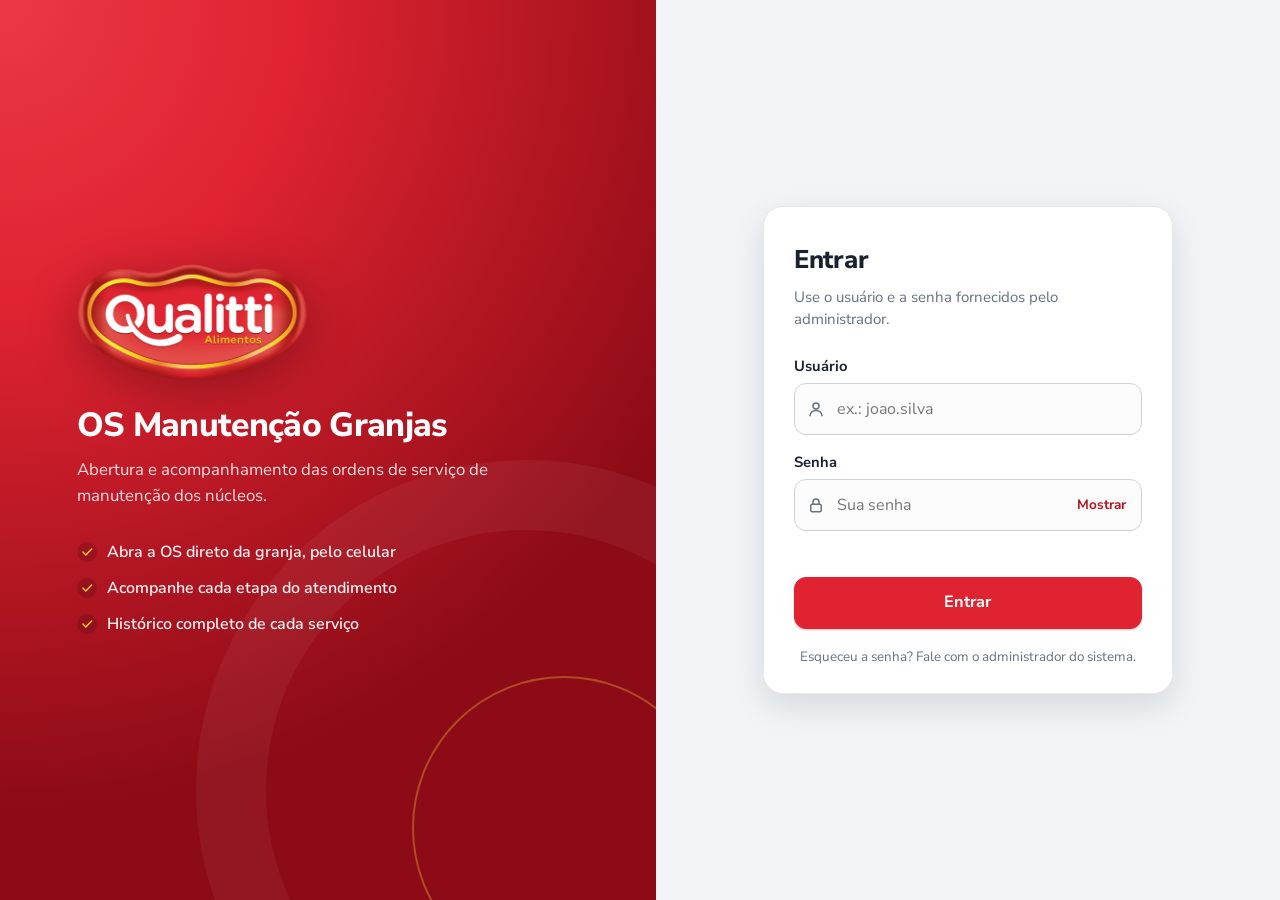
==== index.html @ 5e986d06 "Add files via upload" ====
<!doctype html>
<html lang="pt-BR">
<head>
<meta charset="utf-8">
<meta name="viewport" content="width=device-width, initial-scale=1, viewport-fit=cover">
<meta name="robots" content="noindex">
<title>OS Manutenção Granjas</title>
<link rel="preconnect" href="https://fonts.googleapis.com">
<link rel="preconnect" href="https://fonts.gstatic.com" crossorigin>
<link href="https://fonts.googleapis.com/css2?family=Nunito+Sans:opsz,wght@6..12,400;6..12,600;6..12,700;6..12,800&display=swap" rel="stylesheet">
<link rel="stylesheet" href="style.css">
</head>
<body>
<header id="topo" hidden>
  <div class="marca"><img id="logo" alt="" hidden><div><strong id="nomeSistema"></strong><span id="nomeEmpresa"></span></div></div>
  <div class="quem"><span class="avatar" id="avatar"></span><span class="quem-txt"><strong id="quemNome"></strong><small id="quemPerfil"></small></span><button class="sair" id="btnSair" aria-label="Sair"><svg viewBox="0 0 24 24" aria-hidden="true"><path d="M15 4h4v16h-4M10 8l-4 4 4 4M6 12h10"/></svg><span>Sair</span></button></div>
</header>
<nav id="abas" hidden></nav>

<main id="conteudo">
  <section id="telaLogin" class="login" hidden>
    <div class="login-marca">
      <img id="logoLogin" alt="" hidden>
      <h1 id="tituloLogin"></h1>
      <p>Abertura e acompanhamento das ordens de serviço de manutenção dos núcleos.</p>
      <ul class="login-pontos">
        <li><svg viewBox="0 0 24 24" aria-hidden="true"><path d="M5 12l5 5L20 7"/></svg>Abra a OS direto da granja, pelo celular</li>
        <li><svg viewBox="0 0 24 24" aria-hidden="true"><path d="M5 12l5 5L20 7"/></svg>Acompanhe cada etapa do atendimento</li>
        <li><svg viewBox="0 0 24 24" aria-hidden="true"><path d="M5 12l5 5L20 7"/></svg>Histórico completo de cada serviço</li>
      </ul>
    </div>
    <div class="login-lado">
      <form id="formLogin" class="caixa-login">
        <h2>Entrar</h2>
        <p class="sub-login">Use o usuário e a senha fornecidos pelo administrador.</p>
        <label>Usuário
          <span class="campo-ic"><svg viewBox="0 0 24 24" aria-hidden="true"><circle cx="12" cy="8" r="4"/><path d="M4 21c0-4 3.6-7 8-7s8 3 8 7"/></svg>
          <input name="login" autocomplete="username" autocapitalize="none" spellcheck="false" placeholder="ex.: joao.silva" required></span></label>
        <label>Senha
          <span class="campo-ic"><svg viewBox="0 0 24 24" aria-hidden="true"><rect x="5" y="11" width="14" height="10" rx="2"/><path d="M8 11V8a4 4 0 0 1 8 0v3"/></svg>
          <input name="senha" type="password" autocomplete="current-password" placeholder="Sua senha" required>
          <button type="button" class="ver-senha" id="verSenha">Mostrar</button></span></label>
        <p class="erro" id="erroLogin"></p>
        <button class="btn primario" type="submit">Entrar</button>
        <p class="login-rodape">Esqueceu a senha? Fale com o administrador do sistema.</p>
      </form>
    </div>
  </section>
  <section id="tela"></section>
</main>

<dialog id="modal"><div id="modalCorpo"></div></dialog>
<div id="aviso" role="status" aria-live="polite"></div>

<script src="config.js"></script>
<script src="supabase.js"></script>
<script src="app.js"></script>
</body>
</html>
---- style.css ----
:root {
  --marca: #DF2331;
  --marca-escura: #B5121E;
  --tinta: #1A2230;
  --suave: #667085;
  --papel: #F2F4F7;
  --folha: #FFFFFF;
  --linha: #E4E7EC;
  --linha-forte: #CDD2DA;
  --erro: #B42318;
  /* cores de status: carregam informação, não decoração */
  --s-aberta: #2563A8;
  --s-direcionada: #5B4FB8;
  --s-atendimento: #B7700A;
  --s-aguardando: #0D7F80;
  --s-pendente: #9E1F63;
  --s-concluida: #2E7D32;
  --raio: 12px;
  --raio-g: 16px;
  --ouro: #F6C343;
  --sombra: 0 1px 2px rgba(16, 24, 40, .05), 0 1px 3px rgba(16, 24, 40, .06);
  --sombra-alta: 0 12px 32px rgba(16, 24, 40, .12);
}
* { box-sizing: border-box; }
html, body { margin: 0; }
body {
  font: 16px/1.5 "Nunito Sans", system-ui, -apple-system, "Segoe UI", Roboto, sans-serif;
  color: var(--tinta); background: var(--papel);
  padding-bottom: env(safe-area-inset-bottom, 0px);
  font-variant-numeric: tabular-nums;
  -webkit-font-smoothing: antialiased;
}
button, input, select, textarea { font: inherit; color: inherit; }
:focus-visible { outline: 3px solid color-mix(in srgb, var(--marca) 45%, transparent); outline-offset: 2px; }
[hidden] { display: none !important; }
svg { width: 16px; height: 16px; fill: none; stroke: currentColor; stroke-width: 2; stroke-linecap: round; stroke-linejoin: round; flex: none; }

/* ---------- Topo ---------- */
header#topo {
  display: flex; justify-content: space-between; align-items: center; gap: 12px; position: relative; overflow: hidden;
  padding: calc(10px + env(safe-area-inset-top, 0px)) 20px 10px; color: #fff;
  background: radial-gradient(140% 220% at 0% 0%, #EC3845 0%, var(--marca) 40%, #8C0B16 100%);
}
/* mesmo traço decorativo da tela de login */
header#topo::before { content: ""; position: absolute; width: 260px; height: 260px; right: -70px; top: -150px; border-radius: 50%;
  border: 36px solid rgba(255, 255, 255, .05); pointer-events: none; }
header#topo::after { content: ""; position: absolute; left: 0; right: 0; bottom: 0; height: 2px;
  background: linear-gradient(90deg, rgba(246, 195, 67, 0), var(--ouro) 30%, var(--ouro) 70%, rgba(246, 195, 67, 0)); opacity: .8; }
header#topo > * { position: relative; z-index: 1; }
.marca { display: flex; align-items: center; gap: 12px; min-width: 0; }
.marca img { height: 46px; width: auto; filter: drop-shadow(0 3px 8px rgba(0, 0, 0, .25)); }
.marca img + div { border-left: 1px solid rgba(255, 255, 255, .28); padding-left: 12px; }
.marca strong { display: block; font-size: 1.02rem; font-weight: 800; letter-spacing: -.01em; line-height: 1.2; }
.marca span { display: block; font-size: .8rem; color: rgba(255, 255, 255, .78); }
.quem { display: flex; align-items: center; gap: 10px; }
.avatar {
  width: 36px; height: 36px; border-radius: 50%; display: grid; place-items: center; flex: none;
  background: color-mix(in srgb, var(--marca) 12%, white); color: var(--marca-escura); font-weight: 800; font-size: .85rem;
}
.quem-txt { display: flex; flex-direction: column; line-height: 1.25; }
.quem-txt strong { font-size: .9rem; }
.quem-txt small { font-size: .75rem; color: rgba(255, 255, 255, .78); }
header#topo .avatar { background: rgba(255, 255, 255, .16); color: #fff; box-shadow: inset 0 0 0 1px rgba(255, 255, 255, .3); }
.sair {
  display: flex; align-items: center; gap: 6px; border: 1px solid rgba(255, 255, 255, .35); background: rgba(255, 255, 255, .08);
  border-radius: 999px; padding: 7px 12px; cursor: pointer; font-size: .85rem; font-weight: 700; color: #fff;
}
.sair:hover { background: rgba(255, 255, 255, .18); border-color: rgba(255, 255, 255, .55); }

nav#abas {
  display: flex; gap: 2px; overflow-x: auto; background: var(--folha); scrollbar-width: none;
  border-bottom: 1px solid var(--linha); padding: 0 16px; position: sticky; top: 0; z-index: 5;
}
nav#abas button {
  border: 0; background: none; padding: 13px 14px 11px; cursor: pointer; white-space: nowrap;
  border-bottom: 3px solid transparent; color: var(--suave); font-weight: 700; font-size: .95rem;
  display: flex; align-items: center; gap: 8px;
}
nav#abas button svg { width: 18px; height: 18px; }
nav#abas button:hover { color: var(--tinta); }
nav#abas button[aria-current="true"] { color: var(--marca-escura); border-bottom-color: var(--marca); }
nav#abas button[aria-current="true"] svg { color: var(--marca); }

main { max-width: 1080px; margin: 0 auto; padding: 22px 20px 40px; }
.pagina-topo { display: flex; justify-content: space-between; align-items: end; gap: 12px; margin-bottom: 18px; }
h1 { font-size: 1.6rem; font-weight: 800; letter-spacing: -.02em; margin: 0; line-height: 1.2; }
.sub { margin: 4px 0 0; color: var(--suave); font-size: .95rem; }
h2 { font-size: 1.05rem; font-weight: 800; margin: 26px 0 10px; letter-spacing: -.01em; }
h3 { font-size: .8rem; font-weight: 700; color: var(--suave); margin: 18px 0 8px; }

/* ---------- Botões e campos ---------- */
.btn {
  border: 1px solid var(--linha-forte); background: var(--folha); border-radius: var(--raio);
  padding: 10px 18px; cursor: pointer; font-weight: 700; min-height: 44px; transition: background .15s, border-color .15s;
}
.btn:hover { border-color: var(--suave); }
.btn.primario { background: var(--marca); border-color: var(--marca); color: #fff; box-shadow: 0 1px 2px rgba(181, 18, 30, .25); }
.btn.primario:hover { background: var(--marca-escura); border-color: var(--marca-escura); }
.btn.perigo { color: var(--s-pendente); border-color: color-mix(in srgb, var(--s-pendente) 45%, white); }
.btn:disabled { opacity: .55; cursor: wait; }
.link { border: 0; background: none; padding: 0; text-decoration: underline; cursor: pointer; }
label { display: block; font-weight: 700; font-size: .92rem; margin-bottom: 16px; }
input, select, textarea {
  display: block; width: 100%; margin-top: 6px; padding: 10px 12px; min-height: 46px;
  border: 1px solid var(--linha-forte); border-radius: var(--raio); background: #FCFCFD; font-weight: 400;
  transition: border-color .15s, box-shadow .15s, background .15s;
}
input:hover, select:hover, textarea:hover { border-color: #B4BBC6; }
input:focus, select:focus, textarea:focus { outline: none; background: var(--folha); border-color: var(--marca); box-shadow: 0 0 0 3px color-mix(in srgb, var(--marca) 18%, transparent); }
textarea { min-height: 110px; resize: vertical; }
.erro { color: var(--erro); min-height: 1.2em; margin: 0 0 10px; font-size: .92rem; }
.acoes { display: flex; flex-wrap: wrap; gap: 10px; margin-top: 8px; }
.nota { color: var(--suave); font-size: .82rem; }

/* ---------- Login ---------- */
body:has(#telaLogin:not([hidden])) main { max-width: none; padding: 0; }
.login { min-height: 100vh; min-height: 100dvh; display: grid; grid-template-columns: 1.05fr 1fr; }
.login-marca {
  position: relative; overflow: hidden; color: #fff; padding: 56px clamp(32px, 6vw, 80px);
  display: flex; flex-direction: column; justify-content: center; gap: 12px;
  background: radial-gradient(120% 90% at 0% 0%, #EC3845 0%, var(--marca) 38%, #8C0B16 100%);
}
.login-marca::before, .login-marca::after { content: ""; position: absolute; border-radius: 50%; pointer-events: none; }
.login-marca::before { width: 520px; height: 520px; right: -200px; bottom: -220px; border: 70px solid rgba(255, 255, 255, .05); }
.login-marca::after { width: 300px; height: 300px; right: -60px; bottom: -80px; border: 2px solid rgba(246, 195, 67, .35); }
.login-marca img { width: 230px; max-width: 70%; filter: drop-shadow(0 10px 24px rgba(0, 0, 0, .28)); margin-bottom: 14px; }
.login-marca h1 { color: #fff; font-size: 2.1rem; letter-spacing: -.02em; }
.login-marca p { color: rgba(255, 255, 255, .86); max-width: 440px; font-size: 1.05rem; margin: 0; }
.login-pontos { list-style: none; padding: 0; margin: 20px 0 0; display: grid; gap: 12px; position: relative; z-index: 1; }
.login-pontos li { display: flex; gap: 10px; align-items: center; color: rgba(255, 255, 255, .94); font-weight: 600; }
.login-pontos svg { width: 20px; height: 20px; stroke: var(--ouro); stroke-width: 2.6; background: rgba(0, 0, 0, .14); border-radius: 50%; padding: 3px; }
.login-lado { display: grid; place-items: center; padding: 40px 24px; }
.caixa-login {
  width: 100%; max-width: 410px; background: var(--folha); padding: 34px 30px 26px;
  border-radius: 20px; box-shadow: var(--sombra-alta); border: 1px solid var(--linha);
}
.caixa-login h2 { font-size: 1.6rem; margin: 0; }
.sub-login { color: var(--suave); margin: 6px 0 24px; font-size: .94rem; }
.campo-ic { position: relative; display: block; margin-top: 6px; }
.campo-ic > svg { position: absolute; left: 13px; top: 50%; transform: translateY(-50%); color: var(--suave); width: 18px; height: 18px; pointer-events: none; }
.campo-ic input { margin: 0; padding-left: 42px; min-height: 52px; font-size: 1rem; }
.campo-ic input[name=senha] { padding-right: 88px; }
.ver-senha { position: absolute; right: 6px; top: 50%; transform: translateY(-50%); border: 0; background: none; color: var(--marca-escura);
  font-weight: 700; font-size: .85rem; padding: 8px 10px; cursor: pointer; border-radius: 8px; }
.ver-senha:hover { background: var(--papel); }
.caixa-login .btn { width: 100%; min-height: 52px; font-size: 1.02rem; margin-top: 2px; }
.login-rodape { text-align: center; color: var(--suave); font-size: .84rem; margin: 18px 0 0; }
@media (max-width: 820px) {
  .login { grid-template-columns: 1fr; align-content: start; }
  .login-marca { padding: calc(28px + env(safe-area-inset-top, 0px)) 24px 84px; align-items: center; text-align: center; gap: 6px; }
  .login-marca img { width: 170px; margin-bottom: 8px; }
  .login-marca h1 { font-size: 1.4rem; }
  .login-marca p { font-size: .92rem; }
  .login-pontos { display: none; }
  .login-lado { margin-top: -60px; padding: 0 14px 28px; place-items: start center; position: relative; z-index: 2; }
  .caixa-login { padding: 26px 20px 22px; }
  .caixa-login h2 { font-size: 1.3rem; }
}

/* ---------- Nova OS ---------- */
.form { background: var(--folha); border: 1px solid var(--linha); border-radius: var(--raio-g); padding: 22px; max-width: 640px; box-shadow: var(--sombra); }
.etapa {
  display: inline-grid; place-items: center; width: 22px; height: 22px; border-radius: 50%; margin-right: 8px;
  background: var(--tinta); color: #fff; font-size: .75rem; font-weight: 800; vertical-align: 1px;
}
.escolha-local { display: grid; grid-template-columns: repeat(auto-fill, minmax(58px, 1fr)); gap: 8px; margin-top: 10px; }
.escolha-local button {
  min-height: 46px; border: 1px solid var(--linha-forte); background: var(--folha);
  border-radius: var(--raio); cursor: pointer; font-weight: 700; transition: all .12s;
}
.escolha-local button:hover { border-color: var(--marca); color: var(--marca-escura); }
.escolha-local button.toda { grid-column: 1 / -1; }
.escolha-local button[aria-pressed="true"] { background: var(--marca); color: #fff; border-color: var(--marca); }
#localEscolhido { margin-top: 8px; }

/* ---------- Filtros ---------- */
.filtros { display: flex; flex-wrap: wrap; gap: 10px; margin-bottom: 14px; align-items: end; }
.filtros label { margin: 0; font-size: .8rem; color: var(--suave); }
.filtros input, .filtros select { min-height: 42px; padding: 8px 10px; color: var(--tinta); }
.filtros .btn { min-height: 42px; }
.chips { display: flex; gap: 6px; overflow-x: auto; padding-bottom: 4px; margin-bottom: 14px; scrollbar-width: none; }
.chip {
  border: 1px solid var(--linha); background: var(--folha); border-radius: 999px;
  padding: 7px 14px; white-space: nowrap; cursor: pointer; font-size: .88rem; font-weight: 600; color: var(--suave);
}
.chip:hover { color: var(--tinta); border-color: var(--linha-forte); }
.chip b { margin-left: 6px; font-weight: 800; color: var(--tinta); }
.chip[aria-pressed="true"] { background: var(--tinta); color: #fff; border-color: var(--tinta); }
.chip[aria-pressed="true"] b { color: #fff; }

/* ---------- Lista de OS ---------- */
.lista { display: grid; grid-template-columns: minmax(0, 1fr); gap: 10px; }
.os {
  display: flex; flex-direction: column; gap: 6px; text-align: left; width: 100%;
  background: var(--folha); border: 1px solid var(--linha); border-left: 4px solid var(--cor, var(--linha));
  border-radius: var(--raio-g); padding: 15px 18px; cursor: pointer; box-shadow: var(--sombra);
  transition: border-color .15s, box-shadow .15s, transform .15s; min-width: 0;
}
.os:hover { transform: translateY(-1px); box-shadow: 0 6px 18px rgba(16, 24, 40, .09); border-color: var(--linha-forte); border-left-color: var(--cor); }
.os-topo { display: flex; justify-content: space-between; align-items: center; gap: 10px; }
.os .num { font-weight: 800; font-size: .9rem; color: var(--suave); }
.os .desc { font-weight: 700; font-size: 1.02rem; overflow: hidden; text-overflow: ellipsis; white-space: nowrap; }
.os .meta { display: flex; flex-wrap: wrap; gap: 4px 16px; color: var(--suave); font-size: .84rem; }
.os .meta > span { display: inline-flex; align-items: center; gap: 5px; }
.os .meta svg { width: 14px; height: 14px; opacity: .8; }
.pill {
  display: inline-block; padding: 3px 10px; border-radius: 999px; font-size: .75rem; font-weight: 800; white-space: nowrap;
  color: var(--cor); background: color-mix(in srgb, var(--cor) 11%, white);
}
.vazio { background: var(--folha); border: 1px dashed var(--linha-forte); border-radius: var(--raio-g); padding: 30px 20px; text-align: center; color: var(--suave); }
.mais { margin: 14px auto; display: block; }

/* ---------- Detalhe ---------- */
dialog {
  width: min(700px, calc(100vw - 32px)); max-height: 92vh; border: 0; border-radius: 18px; padding: 0;
  box-shadow: var(--sombra-alta);
}
dialog::backdrop { background: rgba(16, 24, 40, .5); backdrop-filter: blur(2px); }
#modalCorpo { padding: 22px 24px 26px; }
.det-topo { display: flex; justify-content: space-between; align-items: start; gap: 10px; }
.det-topo h2 { margin: 0 0 6px; font-size: 1.4rem; }
.fechar {
  border: 0; background: var(--papel); width: 36px; height: 36px; border-radius: 50%;
  font-size: 1.4rem; line-height: 1; cursor: pointer; color: var(--suave);
}
.fechar:hover { color: var(--tinta); }
.trilha { display: flex; margin: 20px 0 6px; padding: 0; list-style: none; counter-reset: passo; }
.trilha li { flex: 1; text-align: center; font-size: .74rem; color: var(--suave); position: relative; padding-top: 32px; font-weight: 600; }
.trilha li::before {
  counter-increment: passo; content: counter(passo);
  position: absolute; top: 0; left: 50%; transform: translateX(-50%);
  width: 26px; height: 26px; border-radius: 50%; display: grid; place-items: center;
  background: var(--folha); border: 2px solid var(--linha-forte); font-weight: 800; font-size: .78rem; z-index: 1;
}
.trilha li::after { content: ""; position: absolute; top: 12px; left: -50%; width: 100%; height: 2px; background: var(--linha); }
.trilha li:first-child::after { display: none; }
.trilha li.feito { color: var(--tinta); }
.trilha li.feito::before { background: var(--marca); border-color: var(--marca); color: #fff; }
.trilha li.feito::after { background: var(--marca); }
.trilha li.pend::before { border-color: var(--s-pendente); color: var(--s-pendente); background: color-mix(in srgb, var(--s-pendente) 10%, white); }
.campos {
  display: grid; grid-template-columns: repeat(auto-fit, minmax(180px, 1fr)); gap: 12px 18px; margin: 0;
  background: var(--papel); border-radius: var(--raio); padding: 14px 16px;
}
.campos div { margin: 0; }
.campos dt { font-size: .76rem; color: var(--suave); }
.campos dd { margin: 0; font-weight: 700; }
.descricao { border-left: 3px solid var(--linha-forte); padding: 4px 0 4px 14px; white-space: pre-wrap; margin: 14px 0 0; font-size: 1.02rem; }
.hist { list-style: none; padding: 0; margin: 0 0 0 6px; border-left: 2px solid var(--linha); }
.hist li { padding: 0 0 14px 16px; position: relative; }
.hist li::before { content: ""; position: absolute; left: -7px; top: 5px; width: 12px; height: 12px; border-radius: 50%; background: var(--cor, var(--suave)); border: 2px solid var(--folha); }
.hist small { color: var(--suave); display: block; }
.painel-acao {
  background: color-mix(in srgb, var(--marca) 5%, white); border: 1px solid color-mix(in srgb, var(--marca) 18%, white);
  border-radius: var(--raio-g); padding: 16px; margin-top: 18px;
}

/* ---------- Visão gerencial ---------- */
.barra-status { display: flex; height: 12px; border-radius: 6px; overflow: hidden; background: var(--linha); margin: 6px 0 12px; gap: 2px; }
.barra-status span { background: var(--cor); }
.legenda { display: grid; grid-template-columns: repeat(auto-fit, minmax(170px, 1fr)); gap: 8px; }
.legenda button {
  display: flex; justify-content: space-between; align-items: center; gap: 8px; text-align: left; cursor: pointer;
  background: var(--folha); border: 1px solid var(--linha); border-radius: var(--raio); padding: 10px 12px; font-size: .88rem;
}
.legenda button[aria-pressed="true"] { border-color: var(--tinta); box-shadow: inset 0 0 0 1px var(--tinta); }
.legenda strong { font-size: 1.05rem; }
.legenda i { display: inline-block; width: 10px; height: 10px; border-radius: 3px; background: var(--cor); margin-right: 8px; }
.leads { display: grid; grid-template-columns: repeat(auto-fit, minmax(160px, 1fr)); gap: 10px; }
.leads div { background: var(--folha); padding: 14px 16px; border: 1px solid var(--linha); border-radius: var(--raio-g); box-shadow: var(--sombra); }
.leads b { display: block; white-space: nowrap; font-size: 1.3rem; font-weight: 800; letter-spacing: -.02em; }
.leads small { color: var(--suave); font-size: .8rem; }
.tabela-rolagem { overflow-x: auto; background: var(--folha); border: 1px solid var(--linha); border-radius: var(--raio-g); box-shadow: var(--sombra); }
table { border-collapse: collapse; width: 100%; font-size: .88rem; }
th, td { padding: 11px 12px; border-bottom: 1px solid var(--linha); text-align: left; white-space: nowrap; }
th { background: var(--papel); font-weight: 700; font-size: .78rem; color: var(--suave); }
tbody tr:last-child td { border-bottom: 0; }
td.n { text-align: right; }
tbody tr { cursor: pointer; }
tbody tr.fixa { cursor: default; }
tbody tr:hover { background: #FAFAFB; }

/* ---------- Usuários ---------- */
.perfis { display: grid; gap: 8px; margin: 8px 0 16px; }
.perfis label { display: flex; align-items: center; gap: 10px; margin: 0; font-weight: 600; border: 1px solid var(--linha); border-radius: var(--raio); padding: 10px 12px; cursor: pointer; }
.perfis label:has(input:checked) { border-color: var(--marca); background: color-mix(in srgb, var(--marca) 5%, white); }
.perfis input { width: 18px; height: 18px; min-height: 0; margin: 0; accent-color: var(--marca); }
input[type=checkbox] { accent-color: var(--marca); }
.inativo { opacity: .5; }

#aviso {
  position: fixed; left: 50%; bottom: calc(20px + env(safe-area-inset-bottom, 0px)); transform: translate(-50%, 8px);
  background: var(--tinta); color: #fff; padding: 12px 18px; border-radius: 12px; font-weight: 600; box-shadow: var(--sombra-alta);
  opacity: 0; pointer-events: none; transition: opacity .2s, transform .2s; width: max-content; max-width: 90vw; z-index: 50;
}
#aviso.on { opacity: 1; transform: translate(-50%, 0); }
#aviso.ruim { background: var(--erro); }


/* ---------- Componentes novos ---------- */
.carregando { color: var(--suave); padding: 30px 0; text-align: center; }
.btn.largo { flex: 1 1 200px; }
.btn.fino { min-height: 38px; padding: 6px 12px; font-size: .88rem; }
.btn.perigo.cheio { background: var(--s-pendente); color: #fff; border-color: var(--s-pendente); }
.painel-acao > strong { display: block; font-size: 1rem; }
.painel-acao .nota { margin: 4px 0 10px; }

/* pendência com motivo */
.alerta-pend { display: flex; gap: 10px; background: color-mix(in srgb, var(--s-pendente) 8%, white);
  border: 1px solid color-mix(in srgb, var(--s-pendente) 25%, white); border-radius: var(--raio-g); padding: 12px 14px; margin: 12px 0 4px; color: var(--s-pendente); }
.alerta-pend svg { width: 20px; height: 20px; margin-top: 2px; }
.alerta-pend p { margin: 4px 0; color: var(--tinta); }
.alerta-pend small { color: var(--suave); }

/* cartões de atendimento */
.atend { border: 1px solid var(--linha); border-radius: var(--raio-g); padding: 12px 14px; margin-bottom: 10px; }
.atend-topo { display: flex; justify-content: space-between; align-items: center; gap: 8px; flex-wrap: wrap; }
.atend-tempos { color: var(--suave); font-size: .82rem; margin-top: 2px; }
.res { font-size: .74rem; font-weight: 800; padding: 3px 9px; border-radius: 999px; }
.res-CONFIRMADO { color: var(--s-concluida); background: color-mix(in srgb, var(--s-concluida) 11%, white); }
.res-NAO_RESOLVIDO, .res-RECUSADO { color: var(--s-pendente); background: color-mix(in srgb, var(--s-pendente) 10%, white); }
.bloco-texto { margin: 10px 0 0; white-space: pre-wrap; }
.bloco-texto > b { display: flex; align-items: center; gap: 6px; font-size: .78rem; color: var(--suave); margin-bottom: 2px; }
.bloco-texto.recusa { color: var(--s-pendente); }
.materiais { list-style: none; margin: 4px 0 0; padding: 0; }
.materiais li small { display: block; color: var(--suave); font-size: .74rem; }
.materiais li { display: flex; justify-content: space-between; align-items: center; gap: 10px; padding: 6px 0; border-bottom: 1px dashed var(--linha); }
.materiais li:last-child { border-bottom: 0; }

/* formulário de finalização */
fieldset.mat { border: 1px solid var(--linha-forte); border-radius: var(--raio-g); padding: 12px 14px 14px; margin: 0 0 12px; background: var(--folha); }
fieldset.mat legend { display: flex; align-items: center; gap: 6px; font-weight: 800; padding: 0 6px; }
.alerta-mat { background: #FFF7E0; border: 1px solid #F3D98B; color: #6B4E00; border-radius: var(--raio); padding: 10px 12px; font-size: .88rem; margin-bottom: 12px; }
.escolha-mat { display: grid; gap: 8px; margin-bottom: 10px; }
.escolha-mat label { display: flex; align-items: center; gap: 10px; margin: 0; font-weight: 600; border: 1px solid var(--linha); border-radius: var(--raio); padding: 11px 12px; cursor: pointer; }
.escolha-mat label:has(input:checked) { border-color: var(--marca); background: color-mix(in srgb, var(--marca) 5%, white); }
.escolha-mat input { width: 18px; height: 18px; min-height: 0; margin: 0; accent-color: var(--marca); }
.mat-linha { display: grid; grid-template-columns: 120px 1fr 150px 90px 84px 40px; grid-template-areas: "cod nome ctrl qtd un rem";
  gap: 8px; margin-bottom: 8px; align-items: end; padding: 10px; border: 1px solid var(--linha); border-radius: var(--raio); background: var(--papel); }
.m-campo { margin: 0; font-size: .72rem; font-weight: 700; color: var(--suave); }
.m-campo i { font-style: normal; font-weight: 400; }
.m-campo input, .m-campo select { margin-top: 3px; min-height: 44px; padding: 8px 10px; font-size: .95rem; color: var(--tinta); }
.a-cod { grid-area: cod; } .a-ctrl { grid-area: ctrl; } .a-nome { grid-area: nome; } .a-qtd { grid-area: qtd; } .a-un { grid-area: un; } .mat-linha .m-rem { grid-area: rem; height: 44px; }
.m-rem { border: 1px solid var(--linha); background: var(--folha); border-radius: var(--raio); font-size: 1.3rem; color: var(--suave); cursor: pointer; }

/* ---------- Painel gerencial ---------- */
.painel-filtros select, .painel-filtros input { min-width: 150px; }
.kpis { display: grid; grid-template-columns: repeat(6, 1fr); gap: 10px; margin-bottom: 14px; }
.kpi { background: var(--folha); border: 1px solid var(--linha); border-radius: var(--raio-g); padding: 12px 14px; box-shadow: var(--sombra); }
.kpi small { display: block; color: var(--suave); font-size: .78rem; font-weight: 700; }
.kpi b { display: block; font-size: 1.45rem; font-weight: 800; letter-spacing: -.02em; white-space: nowrap; margin: 2px 0; }
.kpi span { font-size: .76rem; color: var(--suave); }
.grade { display: grid; grid-template-columns: 1fr 1fr; gap: 14px; }
.cartao { background: var(--folha); border: 1px solid var(--linha); border-radius: var(--raio-g); padding: 16px 18px; box-shadow: var(--sombra); min-width: 0; }
.cartao.largo { grid-column: 1 / -1; }
.cartao h2 { margin: 0; display: flex; align-items: center; gap: 8px; }
.cartao > .nota { margin: 2px 0 14px; }
.rodape { margin: 12px 0 0; }
.barras { display: grid; gap: 9px; }
.barra-linha { display: grid; grid-template-columns: minmax(90px, 36%) 1fr auto auto; align-items: center; gap: 10px; font-size: .88rem; }
.barra-linha .rot { font-size: .86rem; line-height: 1.25; }
.trilho { height: 10px; background: var(--papel); border-radius: 5px; overflow: hidden; }
.trilho i { display: block; height: 100%; border-radius: 5px; background: var(--tinta); }
.barra-linha b { min-width: 24px; text-align: right; }
.barra-linha em { font-style: normal; color: var(--suave); font-size: .8rem; min-width: 62px; text-align: right; }
.empilhada { display: flex; height: 22px; border-radius: 6px; overflow: hidden; gap: 2px; margin-bottom: 14px; }
.legenda-etapas { list-style: none; padding: 0; margin: 0; display: grid; gap: 8px; }
.legenda-etapas li { display: grid; grid-template-columns: 12px 1fr auto 40px; gap: 10px; align-items: center; font-size: .88rem; }
.legenda-etapas i { width: 12px; height: 12px; border-radius: 3px; }
.legenda-etapas em { font-style: normal; color: var(--suave); text-align: right; font-size: .8rem; }
.serie { display: flex; align-items: flex-end; gap: 3px; height: 170px; padding-top: 6px; border-bottom: 1px solid var(--linha); }
.serie .col { flex: 1; display: flex; flex-direction: column; height: 100%; min-width: 0; }
.serie .par { flex: 1; display: flex; align-items: flex-end; gap: 1px; }
.serie .par i { flex: 1; border-radius: 3px 3px 0 0; min-height: 0; }
.serie span { font-size: .66rem; color: var(--suave); height: 16px; margin-top: 4px; white-space: nowrap; overflow: visible; }
i.ab { background: #9AA7B8; } i.co { background: var(--s-concluida); }
.leg-serie { display: flex; gap: 16px; font-size: .82rem; color: var(--suave); margin-top: 10px; }
.leg-serie span { display: flex; align-items: center; gap: 6px; }
.leg-serie i { width: 12px; height: 12px; border-radius: 3px; display: inline-block; }
.retornos { display: grid; gap: 10px; }
.retornos div { display: grid; grid-template-columns: 56px 1fr; align-items: center; column-gap: 12px; }
.retornos b { grid-row: span 2; font-size: 1.7rem; font-weight: 800; text-align: center; background: var(--papel); border-radius: var(--raio); padding: 6px 0; }
.retornos span { font-weight: 700; font-size: .92rem; }
.retornos em { font-style: normal; color: var(--suave); font-size: .8rem; }
.resumo-mat { margin: 0 0 10px; font-size: .92rem; }
.leads.mini b { font-size: 1.1rem; }


/* ---------- Classificação (sinal de 4 barras, diferente das etiquetas de status) ---------- */
.p-EMERGENCIA { --pc: #C8102E; } .p-ALTA { --pc: #D9480F; } .p-MEDIA { --pc: #A17A00; } .p-BAIXA { --pc: #667085; }
.prio { display: inline-flex; align-items: center; gap: 5px; font-size: .75rem; font-weight: 800; color: var(--pc); white-space: nowrap; }
.prio.sug { font-weight: 600; opacity: .8; }
.sinal { display: inline-flex; align-items: flex-end; gap: 1.5px; height: 12px; }
.sinal i { width: 3px; background: color-mix(in srgb, var(--pc) 22%, white); border-radius: 1px; }
.sinal i:nth-child(1) { height: 4px; } .sinal i:nth-child(2) { height: 7px; } .sinal i:nth-child(3) { height: 10px; } .sinal i:nth-child(4) { height: 12px; }
.sinal i.on { background: var(--pc); }
.os-topo .prio { margin-left: auto; }
.p-EMERGENCIA.prio:not(.sug) { background: color-mix(in srgb, var(--pc) 10%, white); padding: 3px 8px; border-radius: 999px; }
.escolha-prio { display: grid; grid-template-columns: repeat(4, 1fr); gap: 8px; }
.escolha-prio button {
  display: grid; grid-template-columns: auto 1fr; column-gap: 8px; align-items: center; text-align: left;
  border: 1px solid var(--linha-forte); background: var(--folha); border-radius: var(--raio); padding: 10px 12px; cursor: pointer;
}
.escolha-prio button b { color: var(--pc); }
.escolha-prio button small { grid-column: 1 / -1; color: var(--suave); font-size: .76rem; line-height: 1.3; margin-top: 4px; }
.escolha-prio button[aria-checked="true"] { border-color: var(--pc); box-shadow: inset 0 0 0 1px var(--pc); background: color-mix(in srgb, var(--pc) 6%, white); }
#acaoClass { margin-top: 10px; }
.trilho i.t-EMERGENCIA { background: #C8102E; } .trilho i.t-ALTA { background: #D9480F; } .trilho i.t-MEDIA { background: #A17A00; } .trilho i.t-BAIXA { background: #667085; }
@media (max-width: 900px) { .escolha-prio { grid-template-columns: 1fr 1fr; } }


/* ---------- Painel: abas internas, idade, equipe ---------- */
.segmento { display: flex; gap: 4px; background: #E6E9EE; padding: 4px; border-radius: 12px; margin-bottom: 16px; overflow-x: auto; scrollbar-width: none; }
.segmento button { flex: 1; border: 0; background: none; padding: 9px 14px; border-radius: 9px; font-weight: 700; color: var(--suave); cursor: pointer; white-space: nowrap; }
.segmento button[aria-selected="true"] { background: var(--folha); color: var(--tinta); box-shadow: var(--sombra); }
.kpi.alerta { border-color: color-mix(in srgb, var(--s-pendente) 35%, white); }
.kpi.alerta span { color: var(--s-pendente); font-weight: 700; }
.colunas { display: grid; grid-template-columns: repeat(4, 1fr); gap: 12px; align-items: end; }
.coluna { display: flex; flex-direction: column; align-items: center; gap: 6px; }
.coluna b { font-size: 1.3rem; font-weight: 800; }
.coluna .haste { width: 100%; max-width: 64px; height: 110px; background: var(--papel); border-radius: 8px; display: flex; align-items: flex-end; overflow: hidden; }
.coluna .haste i { display: block; width: 100%; background: #9AA7B8; border-radius: 8px 8px 0 0; }
.coluna.quente .haste i { background: var(--s-pendente); } .coluna.quente b { color: var(--s-pendente); }
.coluna span { font-size: .78rem; color: var(--suave); text-align: center; }
.serie .par i { position: relative; }
.serie .par i em { position: absolute; top: -15px; left: 50%; transform: translateX(-50%); font-style: normal; font-size: .64rem; color: var(--suave); }
.aviso-dados { background: var(--folha); border: 1px solid var(--linha); border-radius: var(--raio); padding: 10px 14px; margin: 0 0 14px; }
h2.sec { margin: 22px 0 12px; }
.carga { display: grid; gap: 12px; }
.carga-linha { display: grid; grid-template-columns: minmax(110px, 22%) 1fr; gap: 12px; align-items: center; }
.carga-linha .rot { font-weight: 700; font-size: .9rem; }
.carga-linha .duas { display: grid; grid-template-columns: 1fr 96px; gap: 4px 10px; align-items: center; }
.carga-linha .duas b { font-size: .85rem; text-align: right; white-space: nowrap; }
.equipe { display: grid; grid-template-columns: repeat(auto-fill, minmax(320px, 1fr)); gap: 12px; }
.membro { background: var(--folha); border: 1px solid var(--linha); border-radius: var(--raio-g); padding: 16px; box-shadow: var(--sombra); }
.membro-topo { display: flex; gap: 10px; align-items: center; margin-bottom: 12px; }
.membro-topo small { display: block; color: var(--suave); font-size: .8rem; }
.numeros { display: grid; grid-template-columns: repeat(3, minmax(0, 1fr)); gap: 8px; margin: 0; }
.numeros div { background: var(--papel); border-radius: 10px; padding: 8px 10px; }
.numeros dt { font-size: .7rem; color: var(--suave); font-weight: 700; }
.numeros dd { margin: 2px 0 0; font-weight: 800; font-size: .98rem; line-height: 1.2; }
.numeros dt { line-height: 1.2; }
.mix { display: flex; height: 8px; border-radius: 4px; overflow: hidden; gap: 2px; margin-top: 14px; }
.mix i.t-EMERGENCIA { background: #C8102E; } .mix i.t-ALTA { background: #D9480F; } .mix i.t-MEDIA { background: #A17A00; } .mix i.t-BAIXA { background: #667085; }
.mix-leg { margin: 6px 0 0; font-size: .76rem; color: var(--suave); }
.qualidade { display: flex; gap: 6px; align-items: flex-start; margin: 12px 0 0; font-size: .8rem; color: #8A5A00; background: #FFF7E0; border-radius: 8px; padding: 8px 10px; }
.qualidade svg { width: 15px; height: 15px; margin-top: 2px; }
@media (max-width: 720px) {
  .segmento button { padding: 8px 10px; font-size: .88rem; }
  .carga-linha { grid-template-columns: 1fr; gap: 4px; }
  .equipe { grid-template-columns: 1fr; }
}

@media (max-width: 900px) {
  .kpis { grid-template-columns: repeat(3, 1fr); }
  .grade { grid-template-columns: 1fr; }
}

/* ---------- Celular: jeito de app ---------- */
@media (max-width: 720px) {
  body:has(#abas:not([hidden])) { padding-bottom: calc(72px + env(safe-area-inset-bottom, 0px)); }
  nav#abas {
    position: fixed; top: auto; bottom: 0; left: 0; right: 0; z-index: 20; padding: 0 4px env(safe-area-inset-bottom, 0px);
    border-top: 1px solid var(--linha); border-bottom: 0; box-shadow: 0 -4px 16px rgba(16, 24, 40, .06); justify-content: space-around;
  }
  nav#abas button { flex: 1; flex-direction: column; gap: 3px; padding: 9px 4px 8px; font-size: .72rem; border-bottom: 0; border-top: 3px solid transparent; }
  body:has(#abas:not([hidden])) #aviso { bottom: calc(84px + env(safe-area-inset-bottom, 0px)); }
  nav#abas button { border-top: 0; }
  nav#abas button svg { width: 52px; height: 30px; padding: 4px 14px; border-radius: 999px; transition: background .15s; }
  nav#abas button[aria-current="true"] { border-bottom-color: transparent; }
  nav#abas button[aria-current="true"] svg { background: color-mix(in srgb, var(--marca) 12%, white); }
  header#topo { position: sticky; top: 0; z-index: 10; }
  .pagina-topo { margin-bottom: 14px; }
  .kpis { grid-template-columns: 1fr 1fr; gap: 8px; }
  .kpi b { font-size: 1.25rem; }
  .cartao { padding: 14px; }
  .barra-linha { grid-template-columns: minmax(80px, 34%) 1fr auto auto; gap: 8px; }
  .painel-filtros { display: grid; grid-template-columns: 1fr 1fr; }
  .painel-filtros select, .painel-filtros input { min-width: 0; }
  .det-topo { position: sticky; top: calc(-16px - env(safe-area-inset-top, 0px)); background: var(--folha); z-index: 3;
    margin: calc(-16px - env(safe-area-inset-top, 0px)) -16px 0; padding: calc(14px + env(safe-area-inset-top, 0px)) 16px 10px; border-bottom: 1px solid var(--linha); }
  .painel-acao .btn.largo { flex-basis: 100%; }
  .mat-linha { grid-template-columns: 1fr 1fr 44px; grid-template-areas: "cod ctrl rem" "nome nome nome" "qtd un un"; }
  /* tabela vira lista de cartões */
  .tabela-os thead { display: none; }
  .tabela-os, .tabela-os tbody, .tabela-os tr, .tabela-os td { display: block; }
  .tabela-os tr { display: grid; grid-template-columns: minmax(0, 1fr) auto; grid-template-areas: "os st" "nuc lead" "loc lead";
    gap: 2px 12px; padding: 12px 14px; border-bottom: 1px solid var(--linha); }
  .tabela-os td[data-l="OS"] { grid-area: os; } .tabela-os td[data-l="Status"] { grid-area: st; }
  .tabela-os td[data-l="Núcleo"] { grid-area: nuc; font-weight: 700; } .tabela-os td[data-l="Local"] { grid-area: loc; color: var(--suave); font-size: .85rem; }
  .tabela-os td[data-l="Classificação"] { display: none; }
  .tabela-os td[data-l="Lead total"] { grid-area: lead; text-align: right; align-self: end; }
  .tabela-os td[data-l="Núcleo"]::before, .tabela-os td[data-l="Local"]::before { content: none; }
  .tabela-os tr.sem { display: block; }
  .tabela-os td { border: 0; padding: 2px 0; white-space: normal; text-align: left; }
  .tabela-os td.n { text-align: left; }
  .tabela-os td::before { content: attr(data-l); display: block; font-size: .7rem; color: var(--suave); }
  .tabela-os tr.sem td::before { content: none; }
  .tabela-os td[data-l="OS"], .tabela-os td[data-l="Status"] { order: -1; }
  .tabela-os td[data-l="OS"]::before, .tabela-os td[data-l="Status"]::before { content: none; }
  .tabela-os td[data-l="Status"] { text-align: right; }
  .tabela-os td[data-l="Abertura"], .tabela-os td[data-l="Abert. → direc."], .tabela-os td[data-l="Espera"],
  .tabela-os td[data-l="Execução"], .tabela-os td[data-l="Atendimentos"] { display: none; }
  .barra-linha .rot { white-space: normal; font-size: .82rem; line-height: 1.2; }
  .cartao th, .cartao td { padding: 9px 8px; }
}

@media (max-width: 640px) {
  main { padding: 16px 14px 32px; }
  header#topo { padding-left: 14px; padding-right: 14px; }
  .marca img { height: 38px; }
  .marca strong { font-size: .95rem; }
  .marca span, .quem-txt, .sair span { display: none; }
  .sair { padding: 8px; }
  h1 { font-size: 1.3rem; }
  .form { padding: 18px 16px; }
  dialog { width: 100vw; max-width: 100vw; height: 100dvh; max-height: 100dvh; margin: 0; border-radius: 0; }
  #modalCorpo { padding: calc(16px + env(safe-area-inset-top, 0px)) 16px 24px; }
  .campos { grid-template-columns: 1fr 1fr; }
  .trilha li { font-size: .62rem; font-weight: 600; padding-left: 1px; padding-right: 1px; }
}
@media (prefers-reduced-motion: reduce) { * { transition: none !important; } }
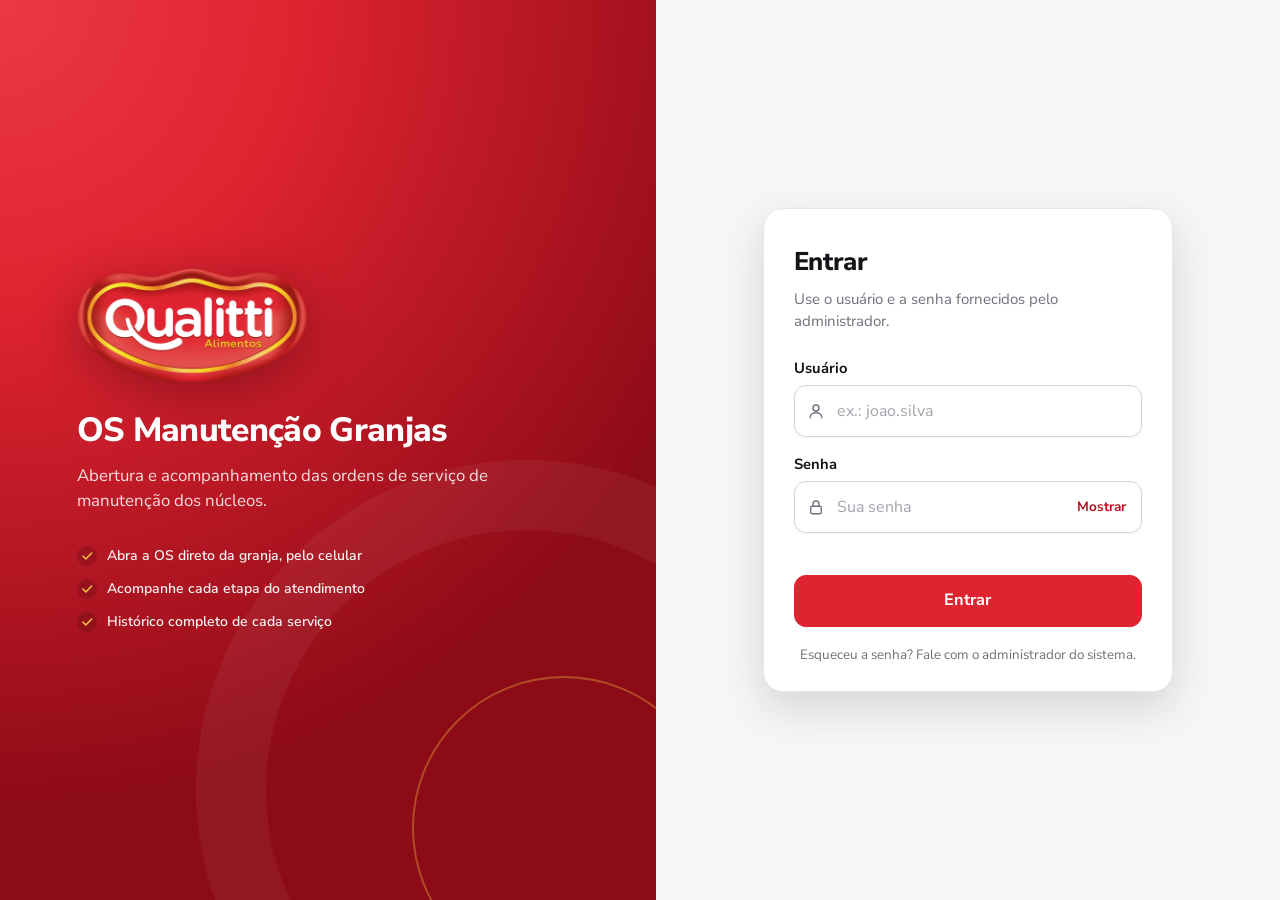
==== commit 555cd484: "Add files via upload" ====
--- a/index.html
+++ b/index.html
@@ -7,15 +7,15 @@
 <title>OS Manutenção Granjas</title>
 <link rel="preconnect" href="https://fonts.googleapis.com">
 <link rel="preconnect" href="https://fonts.gstatic.com" crossorigin>
-<link href="https://fonts.googleapis.com/css2?family=Nunito+Sans:opsz,wght@6..12,400;6..12,600;6..12,700;6..12,800&display=swap" rel="stylesheet">
+<link href="https://fonts.googleapis.com/css2?family=IBM+Plex+Sans:wght@400;500;600;700&family=Nunito+Sans:opsz,wght@6..12,400;6..12,600;6..12,700;6..12,800&display=swap" rel="stylesheet">
 <link rel="stylesheet" href="style.css">
 </head>
 <body>
 <header id="topo" hidden>
   <div class="marca"><img id="logo" alt="" hidden><div><strong id="nomeSistema"></strong><span id="nomeEmpresa"></span></div></div>
+  <nav id="abas" hidden></nav>
   <div class="quem"><span class="avatar" id="avatar"></span><span class="quem-txt"><strong id="quemNome"></strong><small id="quemPerfil"></small></span><button class="sair" id="btnSair" aria-label="Sair"><svg viewBox="0 0 24 24" aria-hidden="true"><path d="M15 4h4v16h-4M10 8l-4 4 4 4M6 12h10"/></svg><span>Sair</span></button></div>
 </header>
-<nav id="abas" hidden></nav>
 
 <main id="conteudo">
   <section id="telaLogin" class="login" hidden>
--- a/style.css
+++ b/style.css
@@ -1,116 +1,610 @@
+/* =====================================================================
+   OS Manutenção Granjas — interface v4
+   Neutra e contida: a marca aparece no logo, nos botões principais
+   e nos destaques. Status e classificação carregam a cor da informação.
+   ===================================================================== */
 :root {
   --marca: #DF2331;
   --marca-escura: #B5121E;
-  --tinta: #1A2230;
-  --suave: #667085;
-  --papel: #F2F4F7;
+  --marca-suave: #FDEEEF;
+  --ouro: #F6C343;
+  --fundo: #F6F6F7;
+  --papel: #F6F6F7;
   --folha: #FFFFFF;
-  --linha: #E4E7EC;
-  --linha-forte: #CDD2DA;
+  --hover: #F8F8F9;
+  --linha: #E7E7EA;
+  --linha-forte: #D5D6DB;
+  --tinta: #121417;
+  --tinta-2: #3D4148;
+  --suave: #6C717A;
+  --fraco: #A0A4AB;
   --erro: #B42318;
-  /* cores de status: carregam informação, não decoração */
-  --s-aberta: #2563A8;
-  --s-direcionada: #5B4FB8;
-  --s-atendimento: #B7700A;
-  --s-aguardando: #0D7F80;
-  --s-pendente: #9E1F63;
-  --s-concluida: #2E7D32;
-  --raio: 12px;
-  --raio-g: 16px;
-  --ouro: #F6C343;
-  --sombra: 0 1px 2px rgba(16, 24, 40, .05), 0 1px 3px rgba(16, 24, 40, .06);
-  --sombra-alta: 0 12px 32px rgba(16, 24, 40, .12);
+  --s-aberta: #2F6FD6;
+  --s-direcionada: #6D5BD0;
+  --s-atendimento: #C77C02;
+  --s-aguardando: #0E8C8C;
+  --s-pendente: #A61E5C;
+  --s-concluida: #2E8B57;
+  --raio: 8px;
+  --raio-g: 12px;
+  --sombra: 0 1px 2px rgba(16, 18, 23, .05);
+  --sombra-alta: 0 16px 40px rgba(16, 18, 23, .14);
+  --lateral: 248px;
+  --fonte: "IBM Plex Sans", system-ui, -apple-system, "Segoe UI", Roboto, sans-serif;
 }
 * { box-sizing: border-box; }
 html, body { margin: 0; }
+html { background: var(--fundo); }
 body {
-  font: 16px/1.5 "Nunito Sans", system-ui, -apple-system, "Segoe UI", Roboto, sans-serif;
-  color: var(--tinta); background: var(--papel);
+  font: 14px/1.5 var(--fonte); color: var(--tinta); background: var(--fundo);
+  font-variant-numeric: tabular-nums; -webkit-font-smoothing: antialiased; letter-spacing: 0;
   padding-bottom: env(safe-area-inset-bottom, 0px);
-  font-variant-numeric: tabular-nums;
-  -webkit-font-smoothing: antialiased;
-}
-button, input, select, textarea { font: inherit; color: inherit; }
-:focus-visible { outline: 3px solid color-mix(in srgb, var(--marca) 45%, transparent); outline-offset: 2px; }
+}
+button, input, select, textarea { font: inherit; color: inherit; letter-spacing: inherit; }
+:focus-visible { outline: 2px solid color-mix(in srgb, var(--marca) 55%, transparent); outline-offset: 2px; }
 [hidden] { display: none !important; }
-svg { width: 16px; height: 16px; fill: none; stroke: currentColor; stroke-width: 2; stroke-linecap: round; stroke-linejoin: round; flex: none; }
-
-/* ---------- Topo ---------- */
+svg { width: 16px; height: 16px; fill: none; stroke: currentColor; stroke-width: 1.8; stroke-linecap: round; stroke-linejoin: round; flex: none; }
+h1, h2, h3 { margin: 0; letter-spacing: -.015em; }
+h1 { font-size: 24px; font-weight: 600; line-height: 1.25; letter-spacing: -.022em; }
+h2 { font-size: 15px; font-weight: 600; }
+h3 { font-size: 13px; font-weight: 600; }
+h2.sec { margin: 26px 0 12px; }
+.nota { color: var(--suave); font-size: 12.5px; }
+.erro { color: var(--erro); min-height: 1.2em; margin: 0 0 8px; font-size: 13px; }
+.nada { color: var(--fraco); }
+
+/* ---------- Estrutura: barra lateral (computador) ---------- */
 header#topo {
-  display: flex; justify-content: space-between; align-items: center; gap: 12px; position: relative; overflow: hidden;
-  padding: calc(10px + env(safe-area-inset-top, 0px)) 20px 10px; color: #fff;
-  background: radial-gradient(140% 220% at 0% 0%, #EC3845 0%, var(--marca) 40%, #8C0B16 100%);
-}
-/* mesmo traço decorativo da tela de login */
-header#topo::before { content: ""; position: absolute; width: 260px; height: 260px; right: -70px; top: -150px; border-radius: 50%;
-  border: 36px solid rgba(255, 255, 255, .05); pointer-events: none; }
-header#topo::after { content: ""; position: absolute; left: 0; right: 0; bottom: 0; height: 2px;
-  background: linear-gradient(90deg, rgba(246, 195, 67, 0), var(--ouro) 30%, var(--ouro) 70%, rgba(246, 195, 67, 0)); opacity: .8; }
-header#topo > * { position: relative; z-index: 1; }
+  display: flex; align-items: center; justify-content: space-between; gap: 12px;
+  background: var(--folha); border-bottom: 1px solid var(--linha); padding: calc(10px + env(safe-area-inset-top, 0px)) 18px 10px;
+}
 .marca { display: flex; align-items: center; gap: 12px; min-width: 0; }
-.marca img { height: 46px; width: auto; filter: drop-shadow(0 3px 8px rgba(0, 0, 0, .25)); }
-.marca img + div { border-left: 1px solid rgba(255, 255, 255, .28); padding-left: 12px; }
-.marca strong { display: block; font-size: 1.02rem; font-weight: 800; letter-spacing: -.01em; line-height: 1.2; }
-.marca span { display: block; font-size: .8rem; color: rgba(255, 255, 255, .78); }
+.marca img { height: 36px; width: auto; }
+.marca strong { display: block; font-size: 14px; font-weight: 600; line-height: 1.2; letter-spacing: -.01em; }
+.marca span { display: block; font-size: 12px; color: var(--suave); }
 .quem { display: flex; align-items: center; gap: 10px; }
 .avatar {
-  width: 36px; height: 36px; border-radius: 50%; display: grid; place-items: center; flex: none;
-  background: color-mix(in srgb, var(--marca) 12%, white); color: var(--marca-escura); font-weight: 800; font-size: .85rem;
-}
-.quem-txt { display: flex; flex-direction: column; line-height: 1.25; }
-.quem-txt strong { font-size: .9rem; }
-.quem-txt small { font-size: .75rem; color: rgba(255, 255, 255, .78); }
-header#topo .avatar { background: rgba(255, 255, 255, .16); color: #fff; box-shadow: inset 0 0 0 1px rgba(255, 255, 255, .3); }
+  width: 32px; height: 32px; border-radius: 50%; display: grid; place-items: center; flex: none;
+  background: var(--marca-suave); color: var(--marca-escura); font-weight: 600; font-size: 12px;
+}
+.quem-txt { display: flex; flex-direction: column; line-height: 1.25; min-width: 0; }
+.quem-txt strong { font-size: 13px; font-weight: 600; }
+.quem-txt small { font-size: 12px; color: var(--suave); }
 .sair {
-  display: flex; align-items: center; gap: 6px; border: 1px solid rgba(255, 255, 255, .35); background: rgba(255, 255, 255, .08);
-  border-radius: 999px; padding: 7px 12px; cursor: pointer; font-size: .85rem; font-weight: 700; color: #fff;
-}
-.sair:hover { background: rgba(255, 255, 255, .18); border-color: rgba(255, 255, 255, .55); }
-
-nav#abas {
-  display: flex; gap: 2px; overflow-x: auto; background: var(--folha); scrollbar-width: none;
-  border-bottom: 1px solid var(--linha); padding: 0 16px; position: sticky; top: 0; z-index: 5;
-}
+  display: flex; align-items: center; gap: 6px; border: 1px solid var(--linha); background: var(--folha); color: var(--tinta-2);
+  border-radius: var(--raio); padding: 6px 10px; cursor: pointer; font-size: 13px; font-weight: 500;
+}
+.sair:hover { background: var(--hover); color: var(--tinta); }
+
+nav#abas { display: flex; gap: 2px; }
 nav#abas button {
-  border: 0; background: none; padding: 13px 14px 11px; cursor: pointer; white-space: nowrap;
-  border-bottom: 3px solid transparent; color: var(--suave); font-weight: 700; font-size: .95rem;
-  display: flex; align-items: center; gap: 8px;
-}
-nav#abas button svg { width: 18px; height: 18px; }
-nav#abas button:hover { color: var(--tinta); }
-nav#abas button[aria-current="true"] { color: var(--marca-escura); border-bottom-color: var(--marca); }
+  display: flex; align-items: center; gap: 10px; border: 0; background: none; cursor: pointer; white-space: nowrap;
+  color: var(--tinta-2); font-weight: 500; font-size: 14px; border-radius: var(--raio); padding: 8px 10px; position: relative;
+}
+nav#abas button svg { width: 18px; height: 18px; color: var(--suave); }
+nav#abas button:hover { background: var(--hover); color: var(--tinta); }
+nav#abas button[aria-current="true"] { background: #F1F1F3; color: var(--tinta); font-weight: 600; }
 nav#abas button[aria-current="true"] svg { color: var(--marca); }
 
-main { max-width: 1080px; margin: 0 auto; padding: 22px 20px 40px; }
-.pagina-topo { display: flex; justify-content: space-between; align-items: end; gap: 12px; margin-bottom: 18px; }
-h1 { font-size: 1.6rem; font-weight: 800; letter-spacing: -.02em; margin: 0; line-height: 1.2; }
-.sub { margin: 4px 0 0; color: var(--suave); font-size: .95rem; }
-h2 { font-size: 1.05rem; font-weight: 800; margin: 26px 0 10px; letter-spacing: -.01em; }
-h3 { font-size: .8rem; font-weight: 700; color: var(--suave); margin: 18px 0 8px; }
+main { max-width: 1180px; margin: 0 auto; padding: 24px 20px 48px; }
+
+@media (min-width: 1024px) {
+  header#topo {
+    position: fixed; top: 0; left: 0; bottom: 0; width: var(--lateral); z-index: 30;
+    flex-direction: column; align-items: stretch; justify-content: flex-start; gap: 6px;
+    border-bottom: 0; border-right: 1px solid var(--linha); padding: 18px 12px 14px;
+  }
+  .marca { padding: 4px 8px 16px; margin-bottom: 8px; border-bottom: 1px solid var(--linha); }
+  .marca img { height: 34px; }
+  header#topo nav#abas, header#topo nav#abas[hidden] { display: flex !important; flex-direction: column; gap: 2px; }
+  header#topo nav#abas::before { content: "Menu"; font-size: 11.5px; font-weight: 600; color: var(--fraco); padding: 6px 10px 4px; }
+  nav#abas button { padding: 9px 10px; }
+  nav#abas button[aria-current="true"]::before {
+    content: ""; position: absolute; left: -12px; top: 8px; bottom: 8px; width: 3px; border-radius: 0 3px 3px 0; background: var(--marca);
+  }
+  .quem { margin-top: auto; flex-wrap: wrap; gap: 10px; border-top: 1px solid var(--linha); padding: 14px 6px 0; }
+  .quem-txt { flex: 1; }
+  .quem-txt strong, .quem-txt small { white-space: nowrap; overflow: hidden; text-overflow: ellipsis; }
+  .sair span { display: none; }
+  .sair { padding: 7px; }
+  body:has(#topo:not([hidden])) main { margin-left: var(--lateral); max-width: none; padding: 32px 40px 64px; }
+  body:has(#topo:not([hidden])) .demo-faixa { margin-left: var(--lateral); }
+  #tela { max-width: 1160px; margin: 0 auto; }
+}
+
+/* ---------- Tablet: barra superior com abas ---------- */
+@media (min-width: 721px) and (max-width: 1023px) {
+  header#topo { flex-wrap: wrap; padding-bottom: 0; row-gap: 8px; }
+  header#topo nav#abas { order: 3; flex-basis: calc(100% + 36px); margin: 0 -18px; padding: 0 12px; border-top: 1px solid var(--linha); }
+  nav#abas button { border-radius: 0; padding: 12px 12px; }
+  nav#abas button[aria-current="true"] { background: none; box-shadow: inset 0 -2px 0 var(--marca); }
+}
+
+/* ---------- Cabeçalho da página ---------- */
+.pagina-topo { display: flex; justify-content: space-between; align-items: flex-end; gap: 16px; margin-bottom: 20px; }
+.saudacao { margin: 0 0 4px; font-size: 12.5px; color: var(--suave); font-weight: 500; }
+.saudacao::first-letter { text-transform: uppercase; }
+.sub { margin: 4px 0 0; color: var(--suave); font-size: 14px; }
 
 /* ---------- Botões e campos ---------- */
 .btn {
-  border: 1px solid var(--linha-forte); background: var(--folha); border-radius: var(--raio);
-  padding: 10px 18px; cursor: pointer; font-weight: 700; min-height: 44px; transition: background .15s, border-color .15s;
-}
-.btn:hover { border-color: var(--suave); }
-.btn.primario { background: var(--marca); border-color: var(--marca); color: #fff; box-shadow: 0 1px 2px rgba(181, 18, 30, .25); }
+  display: inline-flex; align-items: center; justify-content: center; gap: 8px;
+  border: 1px solid var(--linha-forte); background: var(--folha); color: var(--tinta); border-radius: var(--raio);
+  padding: 0 14px; min-height: 36px; cursor: pointer; font-weight: 600; font-size: 14px; box-shadow: var(--sombra);
+  transition: background .12s, border-color .12s;
+}
+.btn:hover { background: var(--hover); }
+.btn.primario { background: var(--marca); border-color: var(--marca); color: #fff; }
 .btn.primario:hover { background: var(--marca-escura); border-color: var(--marca-escura); }
-.btn.perigo { color: var(--s-pendente); border-color: color-mix(in srgb, var(--s-pendente) 45%, white); }
+.btn.perigo { color: var(--s-pendente); border-color: color-mix(in srgb, var(--s-pendente) 35%, white); }
+.btn.perigo.cheio { background: var(--s-pendente); color: #fff; border-color: var(--s-pendente); }
+.btn.fino { min-height: 32px; font-size: 13px; padding: 0 12px; }
+.btn.icone { width: 36px; padding: 0; }
+.btn.largo { flex: 1 1 200px; }
 .btn:disabled { opacity: .55; cursor: wait; }
 .link { border: 0; background: none; padding: 0; text-decoration: underline; cursor: pointer; }
-label { display: block; font-weight: 700; font-size: .92rem; margin-bottom: 16px; }
+.acoes { display: flex; flex-wrap: wrap; gap: 8px; margin-top: 10px; }
+label { display: block; font-weight: 500; font-size: 13px; color: var(--tinta-2); margin-bottom: 14px; }
 input, select, textarea {
-  display: block; width: 100%; margin-top: 6px; padding: 10px 12px; min-height: 46px;
-  border: 1px solid var(--linha-forte); border-radius: var(--raio); background: #FCFCFD; font-weight: 400;
-  transition: border-color .15s, box-shadow .15s, background .15s;
-}
-input:hover, select:hover, textarea:hover { border-color: #B4BBC6; }
-input:focus, select:focus, textarea:focus { outline: none; background: var(--folha); border-color: var(--marca); box-shadow: 0 0 0 3px color-mix(in srgb, var(--marca) 18%, transparent); }
-textarea { min-height: 110px; resize: vertical; }
-.erro { color: var(--erro); min-height: 1.2em; margin: 0 0 10px; font-size: .92rem; }
-.acoes { display: flex; flex-wrap: wrap; gap: 10px; margin-top: 8px; }
-.nota { color: var(--suave); font-size: .82rem; }
+  display: block; width: 100%; margin-top: 6px; padding: 8px 11px; min-height: 38px; font-size: 14px; color: var(--tinta);
+  border: 1px solid var(--linha-forte); border-radius: var(--raio); background: var(--folha); font-weight: 400; box-shadow: var(--sombra);
+  transition: border-color .12s, box-shadow .12s;
+}
+input:hover, select:hover, textarea:hover { border-color: #BFC1C7; }
+input:focus, select:focus, textarea:focus { outline: none; border-color: var(--marca); box-shadow: 0 0 0 3px color-mix(in srgb, var(--marca) 16%, transparent); }
+input::placeholder, textarea::placeholder { color: var(--fraco); }
+textarea { min-height: 110px; resize: vertical; line-height: 1.5; }
+input[type=checkbox], input[type=radio] { accent-color: var(--marca); }
+
+/* ---------- Indicadores (faixa de números) ---------- */
+.metricas {
+  display: grid; grid-template-columns: repeat(auto-fit, minmax(170px, 1fr));
+  background: var(--folha); border: 1px solid var(--linha); border-radius: var(--raio-g); box-shadow: var(--sombra);
+  overflow: hidden; margin-bottom: 18px;
+}
+.metrica {
+  text-align: left; background: none; border: 0; border-right: 1px solid var(--linha); padding: 14px 18px 15px; cursor: pointer;
+  transition: background .12s;
+}
+.metrica:last-child { border-right: 0; }
+.metrica:hover { background: var(--hover); }
+.metrica:not([data-k]) { cursor: default; }
+.metrica:not([data-k]):hover { background: none; }
+.metrica small { display: flex; align-items: center; gap: 7px; font-size: 12.5px; color: var(--suave); font-weight: 500; }
+.metrica small i { width: 7px; height: 7px; border-radius: 50%; background: var(--tc); flex: none; }
+.metrica b { display: block; font-size: 26px; font-weight: 600; letter-spacing: -.02em; margin-top: 4px; line-height: 1.1; }
+.metrica.alerta b { color: var(--tc); }
+.metrica.ativo { background: var(--hover); box-shadow: inset 0 -2px 0 var(--tc); }
+
+/* ---------- Filtros ---------- */
+.barra-filtros { display: grid; grid-template-columns: 180px minmax(0, 240px) 36px; gap: 8px; margin-bottom: 14px; }
+.barra-filtros select, .barra-filtros input { margin: 0; }
+.busca { position: relative; margin: 0; }
+.busca svg { position: absolute; left: 11px; top: 50%; transform: translateY(-50%); color: var(--fraco); pointer-events: none; }
+.busca input { padding-left: 34px; }
+.chips { display: flex; gap: 4px; overflow-x: auto; padding: 2px 0 4px; margin-bottom: 12px; scrollbar-width: none; }
+.chip {
+  border: 1px solid transparent; background: none; border-radius: var(--raio); padding: 5px 11px; white-space: nowrap; cursor: pointer;
+  font-size: 13px; font-weight: 500; color: var(--suave);
+}
+.chip:hover { background: #EEEEF0; color: var(--tinta); }
+.chip b { margin-left: 6px; font-weight: 500; color: var(--fraco); }
+.chip[aria-pressed="true"] { background: var(--folha); border-color: var(--linha); color: var(--tinta); box-shadow: var(--sombra); }
+.chip[aria-pressed="true"] b { color: var(--suave); }
+.filtros { display: flex; flex-wrap: wrap; gap: 10px; margin-bottom: 14px; align-items: end; }
+.filtros label { margin: 0; font-size: 12.5px; color: var(--suave); }
+.filtros input, .filtros select { min-width: 160px; }
+
+/* ---------- Lista de OS em formato de tabela ---------- */
+.quadro { background: var(--folha); border: 1px solid var(--linha); border-radius: var(--raio-g); box-shadow: var(--sombra); overflow: hidden; }
+.lista-cab, .os { display: grid; grid-template-columns: 64px minmax(0, 1fr) 132px 196px 96px 176px; column-gap: 16px; align-items: center; padding: 0 18px; }
+.lista-cab { background: #FAFAFB; border-bottom: 1px solid var(--linha); height: 38px; font-size: 12px; font-weight: 500; color: var(--suave); }
+.lista { display: flex; flex-direction: column; }
+.os {
+  width: 100%; text-align: left; background: var(--folha); border: 0; border-bottom: 1px solid var(--linha); min-height: 62px; padding-top: 10px; padding-bottom: 10px;
+  cursor: pointer; font-size: 13.5px; transition: background .1s;
+}
+.lista > .os:last-child { border-bottom: 0; }
+.os:hover { background: var(--hover); }
+.os.urgente { box-shadow: inset 3px 0 0 #C8102E; }
+.c-num { color: var(--suave); font-weight: 500; }
+.c-serv { min-width: 0; display: flex; flex-direction: column; gap: 1px; }
+.os .desc { font-weight: 600; color: var(--tinta); white-space: nowrap; overflow: hidden; text-overflow: ellipsis; font-size: 14px; }
+.sub-os { color: var(--suave); font-size: 12.5px; white-space: nowrap; overflow: hidden; text-overflow: ellipsis; }
+.c-idade { color: var(--tinta-2); }
+.c-idade.atraso { color: var(--erro); font-weight: 600; }
+.c-resp { display: flex; align-items: center; gap: 6px; color: var(--tinta-2); min-width: 0; white-space: nowrap; overflow: hidden; text-overflow: ellipsis; }
+.c-resp svg { width: 14px; height: 14px; color: var(--fraco); }
+.pill {
+  display: inline-flex; align-items: center; gap: 7px; font-size: 13px; font-weight: 500; color: var(--tinta-2); white-space: nowrap;
+}
+.pill::before { content: ""; width: 7px; height: 7px; border-radius: 50%; background: var(--cor); box-shadow: 0 0 0 3px color-mix(in srgb, var(--cor) 16%, transparent); flex: none; }
+.esqueleto { height: 62px; border-bottom: 1px solid var(--linha);
+  background: linear-gradient(100deg, #fff 30%, #F3F3F5 50%, #fff 70%) 0 0 / 300% 100%; animation: brilho 1.2s linear infinite; }
+@keyframes brilho { to { background-position: -150% 0; } }
+.vazio { display: flex; flex-direction: column; align-items: center; gap: 10px; padding: 44px 20px; text-align: center; color: var(--suave); background: var(--folha); }
+.vazio svg { width: 40px; height: 40px; padding: 9px; border-radius: 50%; background: var(--fundo); color: var(--fraco); stroke-width: 1.5; }
+.mais { margin: 14px auto 0; display: flex; }
+
+/* ---------- Classificação (sinal de 4 barras) ---------- */
+.p-EMERGENCIA { --pc: #C8102E; } .p-ALTA { --pc: #D2560F; } .p-MEDIA { --pc: #9A7400; } .p-BAIXA { --pc: #7A7F88; }
+.prio { display: inline-flex; align-items: center; gap: 6px; font-size: 13px; font-weight: 500; color: var(--tinta-2); white-space: nowrap; }
+.p-EMERGENCIA.prio { color: #C8102E; font-weight: 600; }
+.sinal { display: inline-flex; align-items: flex-end; gap: 1.5px; height: 11px; }
+.sinal i { width: 3px; background: #DCDDE1; border-radius: 1px; }
+.sinal i:nth-child(1) { height: 4px; } .sinal i:nth-child(2) { height: 6px; } .sinal i:nth-child(3) { height: 9px; } .sinal i:nth-child(4) { height: 11px; }
+.sinal i.on { background: var(--pc); }
+.escolha-prio { display: grid; grid-template-columns: repeat(4, 1fr); gap: 8px; }
+.escolha-prio button {
+  display: grid; grid-template-columns: auto 1fr; column-gap: 8px; align-items: center; text-align: left;
+  border: 1px solid var(--linha-forte); background: var(--folha); border-radius: 10px; padding: 10px 12px; cursor: pointer;
+}
+.escolha-prio button:hover { background: var(--hover); }
+.escolha-prio button b { color: var(--tinta); font-weight: 600; }
+.escolha-prio button small { grid-column: 1 / -1; color: var(--suave); font-size: 12px; line-height: 1.35; margin-top: 4px; }
+.escolha-prio button[aria-checked="true"] { border-color: var(--pc); box-shadow: 0 0 0 1px var(--pc); background: color-mix(in srgb, var(--pc) 5%, white); }
+dialog .escolha-prio { grid-template-columns: 1fr 1fr; }
+#acaoClass { margin-top: 10px; }
+
+/* ---------- Destaques ---------- */
+.destaque {
+  background: color-mix(in srgb, var(--s-aguardando) 4%, white); border: 1px solid color-mix(in srgb, var(--s-aguardando) 28%, white);
+  border-radius: var(--raio-g); padding: 16px; margin-bottom: 8px;
+}
+.destaque h2 { display: flex; align-items: center; gap: 8px; }
+.destaque h2 svg { color: var(--s-aguardando); width: 18px; height: 18px; }
+.destaque .nota { margin: 4px 0 12px; }
+.contagem { background: var(--s-aguardando); color: #fff; font-size: 12px; font-weight: 600; min-width: 22px; height: 22px; padding: 0 7px; border-radius: 11px; display: inline-grid; place-items: center; }
+.proxima {
+  display: grid; grid-template-columns: minmax(0, 1fr) auto; column-gap: 24px; align-items: center;
+  background: var(--folha); border: 1px solid var(--linha); border-radius: var(--raio-g); box-shadow: var(--sombra);
+  padding: 18px 20px; margin-bottom: 18px; position: relative; overflow: hidden;
+}
+.proxima::before { content: ""; position: absolute; left: 0; top: 0; bottom: 0; width: 3px; background: var(--marca); }
+.proxima > :not(.btn) { grid-column: 1; }
+.proxima .btn { grid-column: 2; grid-row: 1 / span 4; }
+.proxima-rot { display: flex; align-items: center; gap: 8px; font-size: 12.5px; font-weight: 600; color: var(--marca-escura); margin-bottom: 8px; }
+.proxima-rot i { width: 7px; height: 7px; border-radius: 50%; background: var(--marca); box-shadow: 0 0 0 4px var(--marca-suave); }
+.proxima-topo { display: flex; align-items: center; gap: 10px; margin-bottom: 2px; }
+.proxima .num { color: var(--suave); font-weight: 500; font-size: 13px; }
+.proxima-desc { font-size: 17px; font-weight: 600; letter-spacing: -.012em; margin-bottom: 4px; }
+.proxima-local { display: block; color: var(--suave); font-size: 13px; }
+.proxima-local svg { width: 14px; height: 14px; vertical-align: -2px; margin-right: 4px; }
+
+/* ---------- Nova OS ---------- */
+.form-os { display: grid; grid-template-columns: minmax(0, 1fr) 290px; gap: 16px; align-items: start; }
+.form-os .bloco { grid-column: 1; }
+.bloco { background: var(--folha); border: 1px solid var(--linha); border-radius: var(--raio-g); box-shadow: var(--sombra); padding: 20px; }
+.bloco-tit { display: flex; align-items: center; gap: 10px; font-size: 14.5px; font-weight: 600; margin: 0 0 14px; }
+.etapa {
+  display: inline-grid; place-items: center; width: 22px; height: 22px; border-radius: 50%; flex: none;
+  background: var(--fundo); border: 1px solid var(--linha-forte); color: var(--tinta-2); font-size: 12px; font-weight: 600;
+}
+.grade-nucleos { display: grid; grid-template-columns: repeat(auto-fill, minmax(140px, 1fr)); gap: 8px; }
+.grade-nucleos button, .escolha-local button {
+  min-height: 40px; border: 1px solid var(--linha-forte); background: var(--folha); border-radius: var(--raio); cursor: pointer;
+  font-weight: 500; font-size: 13.5px; color: var(--tinta-2); box-shadow: var(--sombra); transition: all .1s;
+}
+.grade-nucleos button:hover, .escolha-local button:hover { background: var(--hover); color: var(--tinta); }
+.grade-nucleos button[aria-pressed="true"], .escolha-local button[aria-pressed="true"] {
+  border-color: var(--marca); box-shadow: 0 0 0 1px var(--marca); background: var(--marca-suave); color: var(--marca-escura); font-weight: 600;
+}
+.escolha-local { display: grid; grid-template-columns: repeat(auto-fill, minmax(52px, 1fr)); gap: 6px; }
+.escolha-local button.toda { grid-column: 1 / -1; }
+.form-os textarea { margin: 0; }
+.contador { text-align: right; font-size: 12px; color: var(--fraco); margin-top: 6px; }
+.barra-envio {
+  grid-column: 2; grid-row: 1 / span 3; position: sticky; top: 24px;
+  display: flex; flex-direction: column; gap: 14px; background: var(--folha); border: 1px solid var(--linha); border-radius: var(--raio-g);
+  box-shadow: var(--sombra); padding: 18px;
+}
+.resumo-envio small { display: block; font-size: 12px; color: var(--suave); font-weight: 500; margin-bottom: 2px; }
+.resumo-envio span { display: block; font-weight: 600; font-size: 15px; }
+.barra-envio .btn { width: 100%; min-height: 42px; }
+#erroNova { grid-column: 1 / -1; margin: 0; }
+
+/* ---------- Detalhe (gaveta lateral) ---------- */
+dialog { border: 0; padding: 0; background: var(--folha); color: var(--tinta); box-shadow: var(--sombra-alta); }
+dialog::backdrop { background: rgba(16, 18, 23, .35); }
+@media (min-width: 721px) {
+  dialog { margin: 0 0 0 auto; width: min(580px, 94vw); height: 100vh; height: 100dvh; max-height: 100dvh; max-width: none; border-left: 1px solid var(--linha); }
+  dialog[open] { animation: gaveta .22s cubic-bezier(.2, .8, .2, 1); }
+}
+@keyframes gaveta { from { transform: translateX(40px); opacity: .4; } to { transform: none; opacity: 1; } }
+#modalCorpo { padding: 0 24px 36px; }
+.carregando { color: var(--suave); padding: 40px 0; text-align: center; }
+.det-topo {
+  position: sticky; top: 0; z-index: 3; background: var(--folha); margin: 0 -24px; padding: 20px 24px 14px;
+  display: flex; justify-content: space-between; align-items: flex-start; gap: 10px; border-bottom: 1px solid var(--linha);
+}
+.det-topo h2 { font-size: 20px; font-weight: 600; margin-bottom: 8px; }
+.det-pills { display: flex; flex-wrap: wrap; align-items: center; gap: 14px; }
+.fechar { border: 1px solid var(--linha); background: var(--folha); width: 32px; height: 32px; border-radius: var(--raio); font-size: 20px; line-height: 1; cursor: pointer; color: var(--suave); }
+.fechar:hover { background: var(--hover); color: var(--tinta); }
+.trilha { display: flex; margin: 20px 0 4px; padding: 0; list-style: none; }
+.trilha li { flex: 1; text-align: center; font-size: 11.5px; color: var(--fraco); position: relative; padding-top: 20px; font-weight: 500; }
+.trilha li::before {
+  content: ""; position: absolute; top: 3px; left: 50%; transform: translateX(-50%); width: 10px; height: 10px; border-radius: 50%;
+  background: var(--folha); border: 2px solid var(--linha-forte); z-index: 1;
+}
+.trilha li::after { content: ""; position: absolute; top: 7px; left: -50%; width: 100%; height: 2px; background: var(--linha); }
+.trilha li:first-child::after { display: none; }
+.trilha li.feito { color: var(--tinta-2); }
+.trilha li.feito::before { background: var(--marca); border-color: var(--marca); }
+.trilha li.feito::after { background: var(--marca); }
+.trilha li.pend::before { border-color: var(--s-pendente); background: color-mix(in srgb, var(--s-pendente) 15%, white); }
+.trilha li small { display: block; font-size: 11px; color: var(--suave); font-weight: 400; margin-top: 2px; line-height: 1.3; }
+#modalCorpo h3 { display: flex; align-items: center; gap: 8px; margin: 22px 0 10px; padding-top: 18px; border-top: 1px solid var(--linha); color: var(--tinta); }
+#modalCorpo h3 svg { width: 15px; height: 15px; color: var(--suave); }
+.campos { display: grid; grid-template-columns: 1fr 1fr; gap: 12px 20px; margin: 0; }
+.campos div { margin: 0; }
+.campos dt { font-size: 12px; color: var(--suave); }
+.campos dd { margin: 2px 0 0; font-weight: 500; font-size: 14px; }
+.descricao { background: var(--fundo); border-radius: 10px; padding: 12px 14px; white-space: pre-wrap; margin: 14px 0 0; font-size: 14.5px; }
+.alerta-pend { display: flex; gap: 10px; background: color-mix(in srgb, var(--s-pendente) 6%, white); border: 1px solid color-mix(in srgb, var(--s-pendente) 22%, white);
+  border-radius: 10px; padding: 12px 14px; margin: 14px 0 0; color: var(--s-pendente); }
+.alerta-pend svg { width: 18px; height: 18px; margin-top: 1px; }
+.alerta-pend p { margin: 4px 0; color: var(--tinta); }
+.alerta-pend small { color: var(--suave); }
+.painel-acao { background: #FAFAFB; border: 1px solid var(--linha); border-radius: var(--raio-g); padding: 16px; margin-top: 16px; }
+.painel-acao > strong { display: block; font-size: 14px; font-weight: 600; }
+.painel-acao .nota { margin: 4px 0 12px; }
+.atend { border: 1px solid var(--linha); border-radius: 10px; padding: 12px 14px; margin-bottom: 8px; }
+.atend-topo { display: flex; justify-content: space-between; align-items: center; gap: 8px; flex-wrap: wrap; font-size: 13.5px; }
+.atend-tempos { color: var(--suave); font-size: 12px; margin-top: 2px; }
+.res { font-size: 12px; font-weight: 600; padding: 2px 8px; border-radius: 6px; }
+.res-CONFIRMADO { color: var(--s-concluida); background: color-mix(in srgb, var(--s-concluida) 10%, white); }
+.res-NAO_RESOLVIDO, .res-RECUSADO { color: var(--s-pendente); background: color-mix(in srgb, var(--s-pendente) 9%, white); }
+.bloco-texto { margin: 10px 0 0; white-space: pre-wrap; font-size: 13.5px; }
+.bloco-texto > b { display: flex; align-items: center; gap: 6px; font-size: 12px; color: var(--suave); font-weight: 500; margin-bottom: 2px; }
+.bloco-texto svg { width: 14px; height: 14px; }
+.bloco-texto.recusa { color: var(--s-pendente); }
+.materiais { list-style: none; margin: 4px 0 0; padding: 0; }
+.materiais li { display: flex; justify-content: space-between; align-items: center; gap: 10px; padding: 7px 0; border-bottom: 1px solid var(--linha); }
+.materiais li:last-child { border-bottom: 0; }
+.materiais li small { display: block; color: var(--suave); font-size: 11.5px; }
+.hist { list-style: none; padding: 0; margin: 0 0 0 4px; border-left: 1px solid var(--linha-forte); }
+.hist li { padding: 0 0 14px 16px; position: relative; font-size: 13.5px; }
+.hist li::before { content: ""; position: absolute; left: -5px; top: 6px; width: 9px; height: 9px; border-radius: 50%; background: var(--cor, var(--suave)); border: 2px solid var(--folha); }
+.hist small { color: var(--suave); display: block; font-size: 12px; }
+.leads { display: grid; grid-template-columns: repeat(auto-fit, minmax(120px, 1fr)); border: 1px solid var(--linha); border-radius: 10px; overflow: hidden; }
+.leads div { padding: 10px 12px; border-right: 1px solid var(--linha); }
+.leads div:last-child { border-right: 0; }
+.leads b { display: block; font-size: 16px; font-weight: 600; }
+.leads small { color: var(--suave); font-size: 11.5px; }
+
+/* finalizar: materiais do carro */
+fieldset.mat { border: 1px solid var(--linha); border-radius: var(--raio-g); padding: 12px 14px 14px; margin: 0 0 12px; background: var(--folha); }
+fieldset.mat legend { display: flex; align-items: center; gap: 6px; font-weight: 600; padding: 0 6px; font-size: 13.5px; }
+.alerta-mat { background: #FFF8E6; border: 1px solid #F1DCA0; color: #6B4E00; border-radius: var(--raio); padding: 10px 12px; font-size: 13px; margin-bottom: 12px; }
+.escolha-mat { display: grid; gap: 6px; margin-bottom: 10px; }
+.escolha-mat label { display: flex; align-items: center; gap: 10px; margin: 0; font-weight: 500; border: 1px solid var(--linha-forte); border-radius: var(--raio); padding: 10px 12px; cursor: pointer; color: var(--tinta); }
+.escolha-mat label:has(input:checked) { border-color: var(--marca); box-shadow: 0 0 0 1px var(--marca); background: var(--marca-suave); }
+.escolha-mat input { width: 16px; height: 16px; min-height: 0; margin: 0; box-shadow: none; }
+.mat-linha { display: grid; grid-template-columns: 110px 1fr 140px 84px 80px 36px; grid-template-areas: "cod nome ctrl qtd un rem";
+  gap: 8px; margin-bottom: 8px; align-items: end; padding: 10px; border: 1px solid var(--linha); border-radius: 10px; background: #FAFAFB; }
+.m-campo { margin: 0; font-size: 12px; font-weight: 500; color: var(--suave); }
+.m-campo i { font-style: normal; color: var(--fraco); }
+.m-campo input, .m-campo select { margin-top: 4px; }
+.a-cod { grid-area: cod; } .a-ctrl { grid-area: ctrl; } .a-nome { grid-area: nome; } .a-qtd { grid-area: qtd; } .a-un { grid-area: un; }
+.m-rem { grid-area: rem; height: 38px; border: 1px solid var(--linha-forte); background: var(--folha); border-radius: var(--raio); font-size: 18px; color: var(--suave); cursor: pointer; }
+
+/* ---------- Painel ---------- */
+.painel-filtros select, .painel-filtros input { min-width: 150px; }
+.segmento { display: inline-flex; gap: 2px; background: #EDEDEF; padding: 3px; border-radius: 10px; margin-bottom: 18px; overflow-x: auto; scrollbar-width: none; max-width: 100%; }
+.segmento button { border: 0; background: none; padding: 6px 14px; border-radius: 7px; font-weight: 500; font-size: 13.5px; color: var(--suave); cursor: pointer; white-space: nowrap; }
+.segmento button[aria-selected="true"] { background: var(--folha); color: var(--tinta); box-shadow: 0 1px 3px rgba(16, 18, 23, .1); }
+.kpis { display: grid; grid-template-columns: repeat(6, 1fr); background: var(--folha); border: 1px solid var(--linha); border-radius: var(--raio-g); box-shadow: var(--sombra); overflow: hidden; margin-bottom: 16px; }
+.kpi { padding: 14px 16px; border-right: 1px solid var(--linha); }
+.kpi:last-child { border-right: 0; }
+.kpi small { display: block; color: var(--suave); font-size: 12px; font-weight: 500; }
+.kpi b { display: block; font-size: 22px; font-weight: 600; letter-spacing: -.02em; white-space: nowrap; margin: 4px 0 2px; }
+.kpi span { font-size: 11.5px; color: var(--suave); }
+.kpi.alerta b, .kpi.alerta span { color: var(--s-pendente); }
+.grade { display: grid; grid-template-columns: 1fr 1fr; gap: 16px; }
+.cartao { background: var(--folha); border: 1px solid var(--linha); border-radius: var(--raio-g); box-shadow: var(--sombra); padding: 18px 20px; min-width: 0; }
+.cartao.largo { grid-column: 1 / -1; }
+.cartao h2 { display: flex; align-items: center; gap: 8px; }
+.cartao > .nota { margin: 2px 0 16px; }
+.rodape { margin: 14px 0 0; }
+.aviso-dados { background: var(--folha); border: 1px solid var(--linha); border-radius: 10px; padding: 10px 14px; margin: 0 0 14px; }
+.barras { display: grid; gap: 10px; }
+.barra-linha { display: grid; grid-template-columns: minmax(100px, 34%) 1fr auto auto; align-items: center; gap: 12px; font-size: 13px; }
+.barra-linha .rot { color: var(--tinta-2); line-height: 1.3; }
+.trilho { height: 8px; background: #F0F0F2; border-radius: 4px; overflow: hidden; }
+.trilho i { display: block; height: 100%; border-radius: 4px; background: #4B5058; }
+.barra-linha b { min-width: 24px; text-align: right; font-weight: 600; }
+.barra-linha em { font-style: normal; color: var(--suave); font-size: 12px; min-width: 64px; text-align: right; }
+.trilho i.t-EMERGENCIA, .mix i.t-EMERGENCIA { background: #C8102E; } .trilho i.t-ALTA, .mix i.t-ALTA { background: #D2560F; }
+.trilho i.t-MEDIA, .mix i.t-MEDIA { background: #C9A227; } .trilho i.t-BAIXA, .mix i.t-BAIXA { background: #A0A4AB; }
+.colunas { display: grid; grid-template-columns: repeat(4, 1fr); gap: 14px; align-items: end; }
+.coluna { display: flex; flex-direction: column; align-items: center; gap: 6px; }
+.coluna b { font-size: 20px; font-weight: 600; }
+.coluna .haste { width: 100%; max-width: 56px; height: 100px; background: #F0F0F2; border-radius: 6px; display: flex; align-items: flex-end; overflow: hidden; }
+.coluna .haste i { display: block; width: 100%; background: #A0A4AB; }
+.coluna.quente .haste i { background: var(--s-pendente); } .coluna.quente b { color: var(--s-pendente); }
+.coluna span { font-size: 12px; color: var(--suave); text-align: center; }
+.empilhada { display: flex; height: 12px; border-radius: 6px; overflow: hidden; gap: 2px; margin-bottom: 14px; }
+.legenda-etapas { list-style: none; padding: 0; margin: 0; display: grid; gap: 8px; }
+.legenda-etapas li { display: grid; grid-template-columns: 10px 1fr auto 40px; gap: 10px; align-items: center; font-size: 13px; }
+.legenda-etapas i { width: 10px; height: 10px; border-radius: 3px; }
+.legenda-etapas b { font-weight: 600; }
+.legenda-etapas em { font-style: normal; color: var(--suave); text-align: right; font-size: 12px; }
+.serie { display: flex; align-items: flex-end; gap: 6px; height: 170px; padding-top: 16px; border-bottom: 1px solid var(--linha); }
+.serie .col { flex: 1; display: flex; flex-direction: column; height: 100%; min-width: 0; }
+.serie .par { flex: 1; display: flex; align-items: flex-end; gap: 2px; }
+.serie .par i { flex: 1; border-radius: 3px 3px 0 0; position: relative; }
+.serie .par i em { position: absolute; top: -15px; left: 50%; transform: translateX(-50%); font-style: normal; font-size: 10.5px; color: var(--suave); }
+.serie span { font-size: 11px; color: var(--suave); height: 16px; margin-top: 4px; white-space: nowrap; }
+i.ab { background: #C5C8CE; } i.co { background: var(--s-concluida); }
+.leg-serie { display: flex; gap: 16px; font-size: 12.5px; color: var(--suave); margin-top: 10px; }
+.leg-serie span { display: flex; align-items: center; gap: 6px; }
+.leg-serie i { width: 10px; height: 10px; border-radius: 3px; display: inline-block; }
+.retornos { display: grid; gap: 10px; }
+.retornos div { display: grid; grid-template-columns: 52px 1fr; align-items: center; column-gap: 12px; }
+.retornos b { grid-row: span 2; font-size: 20px; font-weight: 600; text-align: center; background: var(--fundo); border-radius: 8px; padding: 6px 0; }
+.retornos span { font-weight: 500; font-size: 13.5px; }
+.retornos em { font-style: normal; color: var(--suave); font-size: 12px; }
+.resumo-mat { margin: 0 0 12px; font-size: 13.5px; }
+.carga { display: grid; gap: 14px; }
+.carga-linha { display: grid; grid-template-columns: minmax(120px, 22%) 1fr; gap: 14px; align-items: center; }
+.carga-linha .rot { font-weight: 500; font-size: 13.5px; }
+.carga-linha .duas { display: grid; grid-template-columns: 1fr 96px; gap: 5px 10px; align-items: center; }
+.carga-linha .duas b { font-size: 12.5px; text-align: right; white-space: nowrap; font-weight: 500; color: var(--tinta-2); }
+.equipe { display: grid; grid-template-columns: repeat(auto-fill, minmax(320px, 1fr)); gap: 14px; }
+.membro { background: var(--folha); border: 1px solid var(--linha); border-radius: var(--raio-g); padding: 16px; box-shadow: var(--sombra); }
+.membro-topo { display: flex; gap: 10px; align-items: center; margin-bottom: 12px; }
+.membro-topo strong { font-weight: 600; }
+.membro-topo small { display: block; color: var(--suave); font-size: 12px; }
+.numeros { display: grid; grid-template-columns: repeat(3, minmax(0, 1fr)); gap: 1px; margin: 0; background: var(--linha); border: 1px solid var(--linha); border-radius: 10px; overflow: hidden; }
+.numeros div { background: var(--folha); padding: 9px 11px; }
+.numeros dt { font-size: 11.5px; color: var(--suave); line-height: 1.25; }
+.numeros dd { margin: 3px 0 0; font-weight: 600; font-size: 14.5px; line-height: 1.2; }
+.mix { display: flex; height: 6px; border-radius: 3px; overflow: hidden; gap: 2px; margin-top: 14px; }
+.mix-leg { margin: 6px 0 0; font-size: 12px; color: var(--suave); }
+.qualidade { display: flex; gap: 6px; align-items: flex-start; margin: 12px 0 0; font-size: 12.5px; color: #7A5200; background: #FFF8E6; border: 1px solid #F1DCA0; border-radius: 8px; padding: 8px 10px; }
+.qualidade svg { width: 14px; height: 14px; margin-top: 2px; }
+
+/* ---------- Tabelas ---------- */
+.tabela-rolagem { overflow-x: auto; background: var(--folha); border: 1px solid var(--linha); border-radius: 10px; }
+table { border-collapse: collapse; width: 100%; font-size: 13.5px; }
+th, td { padding: 10px 14px; border-bottom: 1px solid var(--linha); text-align: left; white-space: nowrap; }
+th { background: #FAFAFB; font-weight: 500; font-size: 12px; color: var(--suave); }
+tbody tr:last-child td { border-bottom: 0; }
+td.n, th.n { text-align: right; }
+tbody tr { cursor: pointer; }
+tbody tr.fixa { cursor: default; }
+tbody tr:hover { background: var(--hover); }
+.cartao .tabela-rolagem { border-radius: 10px; }
+
+/* ---------- Usuários ---------- */
+td.pessoa { display: flex; align-items: center; gap: 10px; font-weight: 500; }
+td.pessoa::before { content: attr(data-ini); width: 28px; height: 28px; border-radius: 50%; display: grid; place-items: center; flex: none;
+  background: var(--marca-suave); color: var(--marca-escura); font-size: 11px; font-weight: 600; }
+.tag { display: inline-block; background: var(--fundo); border: 1px solid var(--linha); border-radius: 6px; padding: 1px 8px; font-size: 12px; font-weight: 500; margin: 2px 4px 2px 0; color: var(--tinta-2); }
+.acesso { display: inline-flex; align-items: center; gap: 6px; font-size: 13px; font-weight: 500; }
+.acesso::before { content: ""; width: 7px; height: 7px; border-radius: 50%; }
+.acesso.sim::before { background: var(--s-concluida); } .acesso.nao { color: var(--s-pendente); } .acesso.nao::before { background: var(--s-pendente); }
+.inativo { opacity: .55; }
+.perfis { display: grid; gap: 6px; margin: 8px 0 16px; }
+.perfis label { display: flex; align-items: center; gap: 10px; margin: 0; font-weight: 500; color: var(--tinta); border: 1px solid var(--linha-forte); border-radius: var(--raio); padding: 9px 12px; cursor: pointer; }
+.perfis label:has(input:checked) { border-color: var(--marca); background: var(--marca-suave); }
+.perfis input { width: 16px; height: 16px; min-height: 0; margin: 0; box-shadow: none; }
+
+/* ---------- Aviso ---------- */
+#aviso {
+  position: fixed; left: 50%; bottom: calc(24px + env(safe-area-inset-bottom, 0px)); transform: translate(-50%, 8px);
+  display: flex; align-items: center; gap: 10px; background: #16181C; color: #fff; padding: 10px 16px; border-radius: 10px; font-weight: 500; font-size: 13.5px;
+  box-shadow: var(--sombra-alta); opacity: 0; pointer-events: none; transition: opacity .18s, transform .18s; width: max-content; max-width: 90vw; z-index: 60;
+}
+#aviso svg { width: 18px; height: 18px; color: #6FD39B; }
+#aviso.on { opacity: 1; transform: translate(-50%, 0); }
+#aviso.ruim { background: var(--erro); }
+#aviso.ruim svg { color: #fff; }
+
+/* ---------- Responsivo intermediário ---------- */
+@media (max-width: 1180px) {
+  .lista-cab, .os { grid-template-columns: 56px minmax(0, 1fr) 118px 180px 84px; }
+  .lista-cab span:nth-child(6), .c-resp { display: none; }
+}
+@media (max-width: 900px) {
+  .kpis { grid-template-columns: repeat(3, 1fr); }
+  .kpi:nth-child(3) { border-right: 0; }
+  .kpi:nth-child(-n+3) { border-bottom: 1px solid var(--linha); }
+  .grade { grid-template-columns: 1fr; }
+  .escolha-prio { grid-template-columns: 1fr 1fr; }
+  .form-os { grid-template-columns: 1fr; }
+  .barra-envio { grid-column: 1; grid-row: auto; }
+}
+
+/* ---------- Celular ---------- */
+@media (max-width: 720px) {
+  body { font-size: 15px; }
+  main { padding: 16px 14px 32px; }
+  body:has(#abas:not([hidden])) { padding-bottom: calc(66px + env(safe-area-inset-bottom, 0px)); }
+  header#topo { position: sticky; top: 0; z-index: 10; padding-left: 14px; padding-right: 14px; }
+  .marca img { height: 30px; }
+  .marca strong { font-size: 13.5px; }
+  .marca span, .quem-txt, .sair span { display: none; }
+  .sair { padding: 7px; }
+  header#topo nav#abas {
+    position: fixed; top: auto; bottom: 0; left: 0; right: 0; z-index: 20; background: var(--folha); border-top: 1px solid var(--linha);
+    padding: 4px 6px env(safe-area-inset-bottom, 0px); justify-content: space-around;
+  }
+  nav#abas button { flex: 1; flex-direction: column; gap: 2px; padding: 7px 4px 6px; font-size: 11px; font-weight: 500; color: var(--suave); border-radius: 10px; }
+  nav#abas button svg { width: 22px; height: 22px; }
+  nav#abas button[aria-current="true"] { background: none; color: var(--marca-escura); font-weight: 600; }
+  body:has(#abas:not([hidden])) #aviso { bottom: calc(80px + env(safe-area-inset-bottom, 0px)); }
+  h1 { font-size: 21px; }
+  .pagina-topo { margin-bottom: 16px; }
+  .sub { font-size: 13.5px; }
+  .metricas { grid-template-columns: repeat(3, minmax(0, 1fr)); }
+  .metricas:has(> :nth-child(4)) { grid-template-columns: 1fr 1fr; }
+  .metricas:has(> :nth-child(4)) .metrica:nth-child(2) { border-right: 0; }
+  .metricas:has(> :nth-child(4)) .metrica:nth-child(-n+2) { border-bottom: 1px solid var(--linha); }
+  .metrica { padding: 12px 12px 13px; }
+  .metrica small { font-size: 11.5px; align-items: flex-start; line-height: 1.3; }
+  .metrica small i { margin-top: 4px; }
+  .metrica b { font-size: 22px; }
+  .barra-filtros { grid-template-columns: 1fr 1fr 38px; }
+  .btn { min-height: 42px; }
+  input, select, textarea { min-height: 42px; font-size: 15px; }
+  /* lista vira linhas empilhadas */
+  .lista-cab { display: none; }
+  .os { grid-template-columns: auto auto minmax(0, 1fr); grid-template-areas: "serv serv serv" "st st idade" "num prio resp";
+    column-gap: 12px; row-gap: 5px; padding: 13px 14px; min-height: 0; font-size: 12.5px; }
+  .c-serv { grid-area: serv; margin-bottom: 2px; }
+  .c-st { grid-area: st; }
+  .c-num { grid-area: num; } .c-num::before { content: "OS "; }
+  .c-prio { grid-area: prio; } .c-prio .nada { display: none; }
+  .c-idade { grid-area: idade; color: var(--suave); justify-self: end; } .c-idade::before { content: "há "; }
+  .c-resp { grid-area: resp; display: flex; justify-content: flex-end; color: var(--suave); } .c-resp .nada { display: none; }
+  .os .desc { font-size: 14.5px; white-space: normal; display: -webkit-box; -webkit-line-clamp: 2; -webkit-box-orient: vertical; }
+  .pill, .prio { font-size: 12px; }
+  .proxima { grid-template-columns: 1fr; padding: 16px; }
+  .proxima .btn { grid-column: 1; grid-row: auto; margin-top: 14px; width: 100%; }
+  .grade-nucleos { grid-template-columns: 1fr 1fr; }
+  .bloco { padding: 16px 14px; }
+  .barra-envio { position: sticky; bottom: calc(74px + env(safe-area-inset-bottom, 0px)); flex-direction: row; align-items: center; padding: 10px 10px 10px 14px; box-shadow: 0 8px 24px rgba(16, 18, 23, .12); }
+  .barra-envio .btn { width: auto; flex: none; padding: 0 20px; }
+  .resumo-envio { min-width: 0; flex: 1; }
+  .resumo-envio span { white-space: nowrap; overflow: hidden; text-overflow: ellipsis; font-size: 14px; }
+  body:has(#abas[hidden]) .barra-envio { bottom: calc(10px + env(safe-area-inset-bottom, 0px)); }
+  dialog { width: 100vw; max-width: 100vw; height: 100dvh; max-height: 100dvh; margin: 0; }
+  #modalCorpo { padding: 0 16px 28px; }
+  .det-topo { margin: 0 -16px; padding: calc(14px + env(safe-area-inset-top, 0px)) 16px 12px; }
+  .trilha li { font-size: 10.5px; padding-left: 1px; padding-right: 1px; }
+  .trilha li small { font-size: 10px; }
+  .painel-acao .btn.largo { flex-basis: 100%; }
+  .mat-linha { grid-template-columns: 1fr 1fr 38px; grid-template-areas: "cod ctrl rem" "nome nome nome" "qtd un un"; }
+  .kpis { grid-template-columns: 1fr 1fr; }
+  .kpi { border-bottom: 1px solid var(--linha); }
+  .kpi:nth-child(odd) { border-right: 1px solid var(--linha); }
+  .kpi:nth-child(even) { border-right: 0; }
+  .kpi:nth-child(n+5) { border-bottom: 0; }
+  .kpi b { font-size: 19px; }
+  .cartao { padding: 14px; }
+  .painel-filtros { display: grid; grid-template-columns: 1fr 1fr; }
+  .painel-filtros select, .painel-filtros input { min-width: 0; }
+  .segmento { display: flex; }
+  .segmento button { flex: 1; padding: 6px 8px; font-size: 13px; }
+  .carga-linha { grid-template-columns: 1fr; gap: 4px; }
+  .equipe { grid-template-columns: 1fr; }
+  .barra-linha { grid-template-columns: minmax(80px, 34%) 1fr auto auto; gap: 8px; }
+  /* tabela do painel vira cartões */
+  .tabela-os thead { display: none; }
+  .tabela-os, .tabela-os tbody, .tabela-os tr, .tabela-os td { display: block; }
+  .tabela-os tr { display: grid; grid-template-columns: minmax(0, 1fr) auto; grid-template-areas: "os st" "nuc lead" "loc lead"; gap: 2px 12px; padding: 12px 14px; border-bottom: 1px solid var(--linha); }
+  .tabela-os td { border: 0; padding: 1px 0; white-space: normal; }
+  .tabela-os td[data-l="OS"] { grid-area: os; } .tabela-os td[data-l="Status"] { grid-area: st; justify-self: end; }
+  .tabela-os td[data-l="Núcleo"] { grid-area: nuc; font-weight: 600; } .tabela-os td[data-l="Local"] { grid-area: loc; color: var(--suave); font-size: 12.5px; }
+  .tabela-os td[data-l="Lead total"] { grid-area: lead; text-align: right; align-self: end; }
+  .tabela-os td[data-l="Lead total"]::before { content: "Lead total"; display: block; font-size: 11px; color: var(--suave); }
+  .tabela-os td[data-l="Classificação"], .tabela-os td[data-l="Abertura"], .tabela-os td[data-l="Abert. → direc."], .tabela-os td[data-l="Espera"],
+  .tabela-os td[data-l="Execução"], .tabela-os td[data-l="Atendimentos"] { display: none; }
+  .tabela-os tr.sem { display: block; }
+}
+@media (prefers-reduced-motion: reduce) { * { transition: none !important; animation: none !important; } }
 
 /* ---------- Login ---------- */
 body:has(#telaLogin:not([hidden])) main { max-width: none; padding: 0; }
@@ -157,366 +651,107 @@
   .caixa-login h2 { font-size: 1.3rem; }
 }
 
-/* ---------- Nova OS ---------- */
-.form { background: var(--folha); border: 1px solid var(--linha); border-radius: var(--raio-g); padding: 22px; max-width: 640px; box-shadow: var(--sombra); }
-.etapa {
-  display: inline-grid; place-items: center; width: 22px; height: 22px; border-radius: 50%; margin-right: 8px;
-  background: var(--tinta); color: #fff; font-size: .75rem; font-weight: 800; vertical-align: 1px;
-}
-.escolha-local { display: grid; grid-template-columns: repeat(auto-fill, minmax(58px, 1fr)); gap: 8px; margin-top: 10px; }
-.escolha-local button {
-  min-height: 46px; border: 1px solid var(--linha-forte); background: var(--folha);
-  border-radius: var(--raio); cursor: pointer; font-weight: 700; transition: all .12s;
-}
-.escolha-local button:hover { border-color: var(--marca); color: var(--marca-escura); }
+/* login mantém o visual aprovado */
+.login, .login input, .login button { font-family: "Nunito Sans", system-ui, -apple-system, "Segoe UI", Roboto, sans-serif; letter-spacing: 0; }
+.login label { font-weight: 700; font-size: .92rem; color: var(--tinta); margin-bottom: 16px; }
+.login input { border-radius: 12px; }
+.caixa-login .btn { border-radius: 12px; font-weight: 700; }
+.login h1, .login h2 { font-weight: 800; }
+
+/* ---------- v5: Nova OS com vários aviários, equipamento e confirmações ---------- */
+.btn svg { width: 17px; height: 17px; }
+.campo-sel { position: relative; margin: 0; }
+.campo-sel > svg { position: absolute; left: 12px; top: 50%; transform: translateY(-50%); color: var(--suave); width: 18px; height: 18px; pointer-events: none; }
+.campo-sel select { margin: 0; padding-left: 40px; min-height: 44px; font-size: 15px; font-weight: 500; }
+.bloco-tit .dica { margin-left: auto; font-size: 12.5px; font-weight: 500; color: var(--suave); }
+.escolha-local { grid-template-columns: repeat(auto-fill, minmax(54px, 1fr)); }
+.escolha-local button { min-height: 44px; font-weight: 600; }
 .escolha-local button.toda { grid-column: 1 / -1; }
-.escolha-local button[aria-pressed="true"] { background: var(--marca); color: #fff; border-color: var(--marca); }
-#localEscolhido { margin-top: 8px; }
-
-/* ---------- Filtros ---------- */
-.filtros { display: flex; flex-wrap: wrap; gap: 10px; margin-bottom: 14px; align-items: end; }
-.filtros label { margin: 0; font-size: .8rem; color: var(--suave); }
-.filtros input, .filtros select { min-height: 42px; padding: 8px 10px; color: var(--tinta); }
-.filtros .btn { min-height: 42px; }
-.chips { display: flex; gap: 6px; overflow-x: auto; padding-bottom: 4px; margin-bottom: 14px; scrollbar-width: none; }
-.chip {
-  border: 1px solid var(--linha); background: var(--folha); border-radius: 999px;
-  padding: 7px 14px; white-space: nowrap; cursor: pointer; font-size: .88rem; font-weight: 600; color: var(--suave);
-}
-.chip:hover { color: var(--tinta); border-color: var(--linha-forte); }
-.chip b { margin-left: 6px; font-weight: 800; color: var(--tinta); }
-.chip[aria-pressed="true"] { background: var(--tinta); color: #fff; border-color: var(--tinta); }
-.chip[aria-pressed="true"] b { color: #fff; }
-
-/* ---------- Lista de OS ---------- */
-.lista { display: grid; grid-template-columns: minmax(0, 1fr); gap: 10px; }
+.escolha-local button[aria-pressed="true"]::after { content: ""; }
+.sugestoes { display: flex; flex-wrap: wrap; gap: 6px; margin-top: 10px; }
+.sugestoes button {
+  border: 1px solid var(--linha); background: var(--fundo); border-radius: 999px; padding: 5px 11px; font-size: 12.5px; font-weight: 500;
+  color: var(--tinta-2); cursor: pointer; white-space: nowrap;
+}
+.sugestoes button:hover { background: #EDEDEF; }
+.sugestoes button[aria-pressed="true"] { background: var(--marca-suave); border-color: color-mix(in srgb, var(--marca) 45%, white); color: var(--marca-escura); }
+.form-os input[name=equipamento] { margin: 0; min-height: 44px; font-size: 15px; }
+.sub-os b { font-weight: 600; color: var(--tinta-2); }
+.proxima-eq { display: flex; align-items: center; gap: 6px; font-size: 13px; color: var(--tinta-2); font-weight: 500; margin-bottom: 4px; }
+.proxima-eq svg { width: 14px; height: 14px; color: var(--suave); }
+
+/* confirmação de sucesso: cartão central (também no celular) */
+dialog.dlg-sucesso { margin: auto; width: min(440px, calc(100vw - 32px)); height: fit-content; max-height: calc(100dvh - 32px); border-radius: 16px; border: 0; animation: surgir .22s cubic-bezier(.2, .8, .2, 1); }
+dialog.dlg-sucesso #modalCorpo { padding: 0; }
+@keyframes surgir { from { transform: translateY(10px) scale(.98); opacity: 0; } to { transform: none; opacity: 1; } }
+.sucesso { padding: 28px 24px 22px; text-align: center; }
+.sucesso-ic {
+  width: 56px; height: 56px; margin: 0 auto 14px; border-radius: 50%; display: grid; place-items: center;
+  background: color-mix(in srgb, var(--s-concluida) 12%, white); color: var(--s-concluida);
+  box-shadow: 0 0 0 8px color-mix(in srgb, var(--s-concluida) 6%, transparent); animation: pulsar .5s ease-out;
+}
+.sucesso-ic svg { width: 28px; height: 28px; stroke-width: 2.4; }
+@keyframes pulsar { from { transform: scale(.6); opacity: 0; } to { transform: none; opacity: 1; } }
+.sucesso h2 { font-size: 18px; font-weight: 600; margin-bottom: 6px; }
+.sucesso p { color: var(--suave); margin: 0 auto 16px; max-width: 340px; font-size: 13.5px; }
+.sucesso-dl { text-align: left; margin: 0 0 18px; border: 1px solid var(--linha); border-radius: 10px; overflow: hidden; }
+.sucesso-dl div { display: grid; grid-template-columns: 120px 1fr; gap: 10px; padding: 9px 12px; border-bottom: 1px solid var(--linha); font-size: 13.5px; }
+.sucesso-dl div:last-child { border-bottom: 0; }
+.sucesso-dl dt { color: var(--suave); }
+.sucesso-dl dd { margin: 0; font-weight: 500; word-break: break-word; }
+.sucesso-acoes { display: grid; grid-template-columns: 1fr 1fr; gap: 8px; }
+.sucesso-acoes .btn { min-height: 42px; }
+
+@media (max-width: 720px) {
+  .sugestoes { flex-wrap: nowrap; overflow-x: auto; margin: 10px -14px 0; padding: 0 14px 2px; scrollbar-width: none; }
+  .campo-sel select, .form-os input[name=equipamento] { min-height: 48px; font-size: 16px; }
+  .escolha-local { grid-template-columns: repeat(5, 1fr); }
+  .escolha-local button { min-height: 46px; }
+  .bloco-tit { flex-wrap: wrap; }
+  .sucesso-dl div { grid-template-columns: 100px 1fr; }
+  .sucesso-acoes { grid-template-columns: 1fr; }
+  .sucesso-acoes .btn.primario { order: -1; }
+}
+@media (max-width: 900px) { .form-os { grid-template-columns: minmax(0, 1fr); } }
+.bloco { min-width: 0; }
+
+/* ---------- v6: cada OS como um cartão separado + cor da classificação ---------- */
+.quadro { background: none; border: 0; box-shadow: none; overflow: visible; }
+.lista-cab { background: none; border: 0; height: 30px; padding-left: 22px; }
+.lista { gap: 8px; }
 .os {
-  display: flex; flex-direction: column; gap: 6px; text-align: left; width: 100%;
-  background: var(--folha); border: 1px solid var(--linha); border-left: 4px solid var(--cor, var(--linha));
-  border-radius: var(--raio-g); padding: 15px 18px; cursor: pointer; box-shadow: var(--sombra);
-  transition: border-color .15s, box-shadow .15s, transform .15s; min-width: 0;
-}
-.os:hover { transform: translateY(-1px); box-shadow: 0 6px 18px rgba(16, 24, 40, .09); border-color: var(--linha-forte); border-left-color: var(--cor); }
-.os-topo { display: flex; justify-content: space-between; align-items: center; gap: 10px; }
-.os .num { font-weight: 800; font-size: .9rem; color: var(--suave); }
-.os .desc { font-weight: 700; font-size: 1.02rem; overflow: hidden; text-overflow: ellipsis; white-space: nowrap; }
-.os .meta { display: flex; flex-wrap: wrap; gap: 4px 16px; color: var(--suave); font-size: .84rem; }
-.os .meta > span { display: inline-flex; align-items: center; gap: 5px; }
-.os .meta svg { width: 14px; height: 14px; opacity: .8; }
-.pill {
-  display: inline-block; padding: 3px 10px; border-radius: 999px; font-size: .75rem; font-weight: 800; white-space: nowrap;
-  color: var(--cor); background: color-mix(in srgb, var(--cor) 11%, white);
-}
-.vazio { background: var(--folha); border: 1px dashed var(--linha-forte); border-radius: var(--raio-g); padding: 30px 20px; text-align: center; color: var(--suave); }
-.mais { margin: 14px auto; display: block; }
-
-/* ---------- Detalhe ---------- */
-dialog {
-  width: min(700px, calc(100vw - 32px)); max-height: 92vh; border: 0; border-radius: 18px; padding: 0;
-  box-shadow: var(--sombra-alta);
-}
-dialog::backdrop { background: rgba(16, 24, 40, .5); backdrop-filter: blur(2px); }
-#modalCorpo { padding: 22px 24px 26px; }
-.det-topo { display: flex; justify-content: space-between; align-items: start; gap: 10px; }
-.det-topo h2 { margin: 0 0 6px; font-size: 1.4rem; }
-.fechar {
-  border: 0; background: var(--papel); width: 36px; height: 36px; border-radius: 50%;
-  font-size: 1.4rem; line-height: 1; cursor: pointer; color: var(--suave);
-}
-.fechar:hover { color: var(--tinta); }
-.trilha { display: flex; margin: 20px 0 6px; padding: 0; list-style: none; counter-reset: passo; }
-.trilha li { flex: 1; text-align: center; font-size: .74rem; color: var(--suave); position: relative; padding-top: 32px; font-weight: 600; }
-.trilha li::before {
-  counter-increment: passo; content: counter(passo);
-  position: absolute; top: 0; left: 50%; transform: translateX(-50%);
-  width: 26px; height: 26px; border-radius: 50%; display: grid; place-items: center;
-  background: var(--folha); border: 2px solid var(--linha-forte); font-weight: 800; font-size: .78rem; z-index: 1;
-}
-.trilha li::after { content: ""; position: absolute; top: 12px; left: -50%; width: 100%; height: 2px; background: var(--linha); }
-.trilha li:first-child::after { display: none; }
-.trilha li.feito { color: var(--tinta); }
-.trilha li.feito::before { background: var(--marca); border-color: var(--marca); color: #fff; }
-.trilha li.feito::after { background: var(--marca); }
-.trilha li.pend::before { border-color: var(--s-pendente); color: var(--s-pendente); background: color-mix(in srgb, var(--s-pendente) 10%, white); }
-.campos {
-  display: grid; grid-template-columns: repeat(auto-fit, minmax(180px, 1fr)); gap: 12px 18px; margin: 0;
-  background: var(--papel); border-radius: var(--raio); padding: 14px 16px;
-}
-.campos div { margin: 0; }
-.campos dt { font-size: .76rem; color: var(--suave); }
-.campos dd { margin: 0; font-weight: 700; }
-.descricao { border-left: 3px solid var(--linha-forte); padding: 4px 0 4px 14px; white-space: pre-wrap; margin: 14px 0 0; font-size: 1.02rem; }
-.hist { list-style: none; padding: 0; margin: 0 0 0 6px; border-left: 2px solid var(--linha); }
-.hist li { padding: 0 0 14px 16px; position: relative; }
-.hist li::before { content: ""; position: absolute; left: -7px; top: 5px; width: 12px; height: 12px; border-radius: 50%; background: var(--cor, var(--suave)); border: 2px solid var(--folha); }
-.hist small { color: var(--suave); display: block; }
-.painel-acao {
-  background: color-mix(in srgb, var(--marca) 5%, white); border: 1px solid color-mix(in srgb, var(--marca) 18%, white);
-  border-radius: var(--raio-g); padding: 16px; margin-top: 18px;
-}
-
-/* ---------- Visão gerencial ---------- */
-.barra-status { display: flex; height: 12px; border-radius: 6px; overflow: hidden; background: var(--linha); margin: 6px 0 12px; gap: 2px; }
-.barra-status span { background: var(--cor); }
-.legenda { display: grid; grid-template-columns: repeat(auto-fit, minmax(170px, 1fr)); gap: 8px; }
-.legenda button {
-  display: flex; justify-content: space-between; align-items: center; gap: 8px; text-align: left; cursor: pointer;
-  background: var(--folha); border: 1px solid var(--linha); border-radius: var(--raio); padding: 10px 12px; font-size: .88rem;
-}
-.legenda button[aria-pressed="true"] { border-color: var(--tinta); box-shadow: inset 0 0 0 1px var(--tinta); }
-.legenda strong { font-size: 1.05rem; }
-.legenda i { display: inline-block; width: 10px; height: 10px; border-radius: 3px; background: var(--cor); margin-right: 8px; }
-.leads { display: grid; grid-template-columns: repeat(auto-fit, minmax(160px, 1fr)); gap: 10px; }
-.leads div { background: var(--folha); padding: 14px 16px; border: 1px solid var(--linha); border-radius: var(--raio-g); box-shadow: var(--sombra); }
-.leads b { display: block; white-space: nowrap; font-size: 1.3rem; font-weight: 800; letter-spacing: -.02em; }
-.leads small { color: var(--suave); font-size: .8rem; }
-.tabela-rolagem { overflow-x: auto; background: var(--folha); border: 1px solid var(--linha); border-radius: var(--raio-g); box-shadow: var(--sombra); }
-table { border-collapse: collapse; width: 100%; font-size: .88rem; }
-th, td { padding: 11px 12px; border-bottom: 1px solid var(--linha); text-align: left; white-space: nowrap; }
-th { background: var(--papel); font-weight: 700; font-size: .78rem; color: var(--suave); }
-tbody tr:last-child td { border-bottom: 0; }
-td.n { text-align: right; }
-tbody tr { cursor: pointer; }
-tbody tr.fixa { cursor: default; }
-tbody tr:hover { background: #FAFAFB; }
-
-/* ---------- Usuários ---------- */
-.perfis { display: grid; gap: 8px; margin: 8px 0 16px; }
-.perfis label { display: flex; align-items: center; gap: 10px; margin: 0; font-weight: 600; border: 1px solid var(--linha); border-radius: var(--raio); padding: 10px 12px; cursor: pointer; }
-.perfis label:has(input:checked) { border-color: var(--marca); background: color-mix(in srgb, var(--marca) 5%, white); }
-.perfis input { width: 18px; height: 18px; min-height: 0; margin: 0; accent-color: var(--marca); }
-input[type=checkbox] { accent-color: var(--marca); }
-.inativo { opacity: .5; }
-
-#aviso {
-  position: fixed; left: 50%; bottom: calc(20px + env(safe-area-inset-bottom, 0px)); transform: translate(-50%, 8px);
-  background: var(--tinta); color: #fff; padding: 12px 18px; border-radius: 12px; font-weight: 600; box-shadow: var(--sombra-alta);
-  opacity: 0; pointer-events: none; transition: opacity .2s, transform .2s; width: max-content; max-width: 90vw; z-index: 50;
-}
-#aviso.on { opacity: 1; transform: translate(-50%, 0); }
-#aviso.ruim { background: var(--erro); }
-
-
-/* ---------- Componentes novos ---------- */
-.carregando { color: var(--suave); padding: 30px 0; text-align: center; }
-.btn.largo { flex: 1 1 200px; }
-.btn.fino { min-height: 38px; padding: 6px 12px; font-size: .88rem; }
-.btn.perigo.cheio { background: var(--s-pendente); color: #fff; border-color: var(--s-pendente); }
-.painel-acao > strong { display: block; font-size: 1rem; }
-.painel-acao .nota { margin: 4px 0 10px; }
-
-/* pendência com motivo */
-.alerta-pend { display: flex; gap: 10px; background: color-mix(in srgb, var(--s-pendente) 8%, white);
-  border: 1px solid color-mix(in srgb, var(--s-pendente) 25%, white); border-radius: var(--raio-g); padding: 12px 14px; margin: 12px 0 4px; color: var(--s-pendente); }
-.alerta-pend svg { width: 20px; height: 20px; margin-top: 2px; }
-.alerta-pend p { margin: 4px 0; color: var(--tinta); }
-.alerta-pend small { color: var(--suave); }
-
-/* cartões de atendimento */
-.atend { border: 1px solid var(--linha); border-radius: var(--raio-g); padding: 12px 14px; margin-bottom: 10px; }
-.atend-topo { display: flex; justify-content: space-between; align-items: center; gap: 8px; flex-wrap: wrap; }
-.atend-tempos { color: var(--suave); font-size: .82rem; margin-top: 2px; }
-.res { font-size: .74rem; font-weight: 800; padding: 3px 9px; border-radius: 999px; }
-.res-CONFIRMADO { color: var(--s-concluida); background: color-mix(in srgb, var(--s-concluida) 11%, white); }
-.res-NAO_RESOLVIDO, .res-RECUSADO { color: var(--s-pendente); background: color-mix(in srgb, var(--s-pendente) 10%, white); }
-.bloco-texto { margin: 10px 0 0; white-space: pre-wrap; }
-.bloco-texto > b { display: flex; align-items: center; gap: 6px; font-size: .78rem; color: var(--suave); margin-bottom: 2px; }
-.bloco-texto.recusa { color: var(--s-pendente); }
-.materiais { list-style: none; margin: 4px 0 0; padding: 0; }
-.materiais li small { display: block; color: var(--suave); font-size: .74rem; }
-.materiais li { display: flex; justify-content: space-between; align-items: center; gap: 10px; padding: 6px 0; border-bottom: 1px dashed var(--linha); }
-.materiais li:last-child { border-bottom: 0; }
-
-/* formulário de finalização */
-fieldset.mat { border: 1px solid var(--linha-forte); border-radius: var(--raio-g); padding: 12px 14px 14px; margin: 0 0 12px; background: var(--folha); }
-fieldset.mat legend { display: flex; align-items: center; gap: 6px; font-weight: 800; padding: 0 6px; }
-.alerta-mat { background: #FFF7E0; border: 1px solid #F3D98B; color: #6B4E00; border-radius: var(--raio); padding: 10px 12px; font-size: .88rem; margin-bottom: 12px; }
-.escolha-mat { display: grid; gap: 8px; margin-bottom: 10px; }
-.escolha-mat label { display: flex; align-items: center; gap: 10px; margin: 0; font-weight: 600; border: 1px solid var(--linha); border-radius: var(--raio); padding: 11px 12px; cursor: pointer; }
-.escolha-mat label:has(input:checked) { border-color: var(--marca); background: color-mix(in srgb, var(--marca) 5%, white); }
-.escolha-mat input { width: 18px; height: 18px; min-height: 0; margin: 0; accent-color: var(--marca); }
-.mat-linha { display: grid; grid-template-columns: 120px 1fr 150px 90px 84px 40px; grid-template-areas: "cod nome ctrl qtd un rem";
-  gap: 8px; margin-bottom: 8px; align-items: end; padding: 10px; border: 1px solid var(--linha); border-radius: var(--raio); background: var(--papel); }
-.m-campo { margin: 0; font-size: .72rem; font-weight: 700; color: var(--suave); }
-.m-campo i { font-style: normal; font-weight: 400; }
-.m-campo input, .m-campo select { margin-top: 3px; min-height: 44px; padding: 8px 10px; font-size: .95rem; color: var(--tinta); }
-.a-cod { grid-area: cod; } .a-ctrl { grid-area: ctrl; } .a-nome { grid-area: nome; } .a-qtd { grid-area: qtd; } .a-un { grid-area: un; } .mat-linha .m-rem { grid-area: rem; height: 44px; }
-.m-rem { border: 1px solid var(--linha); background: var(--folha); border-radius: var(--raio); font-size: 1.3rem; color: var(--suave); cursor: pointer; }
-
-/* ---------- Painel gerencial ---------- */
-.painel-filtros select, .painel-filtros input { min-width: 150px; }
-.kpis { display: grid; grid-template-columns: repeat(6, 1fr); gap: 10px; margin-bottom: 14px; }
-.kpi { background: var(--folha); border: 1px solid var(--linha); border-radius: var(--raio-g); padding: 12px 14px; box-shadow: var(--sombra); }
-.kpi small { display: block; color: var(--suave); font-size: .78rem; font-weight: 700; }
-.kpi b { display: block; font-size: 1.45rem; font-weight: 800; letter-spacing: -.02em; white-space: nowrap; margin: 2px 0; }
-.kpi span { font-size: .76rem; color: var(--suave); }
-.grade { display: grid; grid-template-columns: 1fr 1fr; gap: 14px; }
-.cartao { background: var(--folha); border: 1px solid var(--linha); border-radius: var(--raio-g); padding: 16px 18px; box-shadow: var(--sombra); min-width: 0; }
-.cartao.largo { grid-column: 1 / -1; }
-.cartao h2 { margin: 0; display: flex; align-items: center; gap: 8px; }
-.cartao > .nota { margin: 2px 0 14px; }
-.rodape { margin: 12px 0 0; }
-.barras { display: grid; gap: 9px; }
-.barra-linha { display: grid; grid-template-columns: minmax(90px, 36%) 1fr auto auto; align-items: center; gap: 10px; font-size: .88rem; }
-.barra-linha .rot { font-size: .86rem; line-height: 1.25; }
-.trilho { height: 10px; background: var(--papel); border-radius: 5px; overflow: hidden; }
-.trilho i { display: block; height: 100%; border-radius: 5px; background: var(--tinta); }
-.barra-linha b { min-width: 24px; text-align: right; }
-.barra-linha em { font-style: normal; color: var(--suave); font-size: .8rem; min-width: 62px; text-align: right; }
-.empilhada { display: flex; height: 22px; border-radius: 6px; overflow: hidden; gap: 2px; margin-bottom: 14px; }
-.legenda-etapas { list-style: none; padding: 0; margin: 0; display: grid; gap: 8px; }
-.legenda-etapas li { display: grid; grid-template-columns: 12px 1fr auto 40px; gap: 10px; align-items: center; font-size: .88rem; }
-.legenda-etapas i { width: 12px; height: 12px; border-radius: 3px; }
-.legenda-etapas em { font-style: normal; color: var(--suave); text-align: right; font-size: .8rem; }
-.serie { display: flex; align-items: flex-end; gap: 3px; height: 170px; padding-top: 6px; border-bottom: 1px solid var(--linha); }
-.serie .col { flex: 1; display: flex; flex-direction: column; height: 100%; min-width: 0; }
-.serie .par { flex: 1; display: flex; align-items: flex-end; gap: 1px; }
-.serie .par i { flex: 1; border-radius: 3px 3px 0 0; min-height: 0; }
-.serie span { font-size: .66rem; color: var(--suave); height: 16px; margin-top: 4px; white-space: nowrap; overflow: visible; }
-i.ab { background: #9AA7B8; } i.co { background: var(--s-concluida); }
-.leg-serie { display: flex; gap: 16px; font-size: .82rem; color: var(--suave); margin-top: 10px; }
-.leg-serie span { display: flex; align-items: center; gap: 6px; }
-.leg-serie i { width: 12px; height: 12px; border-radius: 3px; display: inline-block; }
-.retornos { display: grid; gap: 10px; }
-.retornos div { display: grid; grid-template-columns: 56px 1fr; align-items: center; column-gap: 12px; }
-.retornos b { grid-row: span 2; font-size: 1.7rem; font-weight: 800; text-align: center; background: var(--papel); border-radius: var(--raio); padding: 6px 0; }
-.retornos span { font-weight: 700; font-size: .92rem; }
-.retornos em { font-style: normal; color: var(--suave); font-size: .8rem; }
-.resumo-mat { margin: 0 0 10px; font-size: .92rem; }
-.leads.mini b { font-size: 1.1rem; }
-
-
-/* ---------- Classificação (sinal de 4 barras, diferente das etiquetas de status) ---------- */
-.p-EMERGENCIA { --pc: #C8102E; } .p-ALTA { --pc: #D9480F; } .p-MEDIA { --pc: #A17A00; } .p-BAIXA { --pc: #667085; }
-.prio { display: inline-flex; align-items: center; gap: 5px; font-size: .75rem; font-weight: 800; color: var(--pc); white-space: nowrap; }
-.prio.sug { font-weight: 600; opacity: .8; }
-.sinal { display: inline-flex; align-items: flex-end; gap: 1.5px; height: 12px; }
-.sinal i { width: 3px; background: color-mix(in srgb, var(--pc) 22%, white); border-radius: 1px; }
-.sinal i:nth-child(1) { height: 4px; } .sinal i:nth-child(2) { height: 7px; } .sinal i:nth-child(3) { height: 10px; } .sinal i:nth-child(4) { height: 12px; }
-.sinal i.on { background: var(--pc); }
-.os-topo .prio { margin-left: auto; }
-.p-EMERGENCIA.prio:not(.sug) { background: color-mix(in srgb, var(--pc) 10%, white); padding: 3px 8px; border-radius: 999px; }
-.escolha-prio { display: grid; grid-template-columns: repeat(4, 1fr); gap: 8px; }
-.escolha-prio button {
-  display: grid; grid-template-columns: auto 1fr; column-gap: 8px; align-items: center; text-align: left;
-  border: 1px solid var(--linha-forte); background: var(--folha); border-radius: var(--raio); padding: 10px 12px; cursor: pointer;
-}
-.escolha-prio button b { color: var(--pc); }
-.escolha-prio button small { grid-column: 1 / -1; color: var(--suave); font-size: .76rem; line-height: 1.3; margin-top: 4px; }
-.escolha-prio button[aria-checked="true"] { border-color: var(--pc); box-shadow: inset 0 0 0 1px var(--pc); background: color-mix(in srgb, var(--pc) 6%, white); }
-#acaoClass { margin-top: 10px; }
-.trilho i.t-EMERGENCIA { background: #C8102E; } .trilho i.t-ALTA { background: #D9480F; } .trilho i.t-MEDIA { background: #A17A00; } .trilho i.t-BAIXA { background: #667085; }
-@media (max-width: 900px) { .escolha-prio { grid-template-columns: 1fr 1fr; } }
-
-
-/* ---------- Painel: abas internas, idade, equipe ---------- */
-.segmento { display: flex; gap: 4px; background: #E6E9EE; padding: 4px; border-radius: 12px; margin-bottom: 16px; overflow-x: auto; scrollbar-width: none; }
-.segmento button { flex: 1; border: 0; background: none; padding: 9px 14px; border-radius: 9px; font-weight: 700; color: var(--suave); cursor: pointer; white-space: nowrap; }
-.segmento button[aria-selected="true"] { background: var(--folha); color: var(--tinta); box-shadow: var(--sombra); }
-.kpi.alerta { border-color: color-mix(in srgb, var(--s-pendente) 35%, white); }
-.kpi.alerta span { color: var(--s-pendente); font-weight: 700; }
-.colunas { display: grid; grid-template-columns: repeat(4, 1fr); gap: 12px; align-items: end; }
-.coluna { display: flex; flex-direction: column; align-items: center; gap: 6px; }
-.coluna b { font-size: 1.3rem; font-weight: 800; }
-.coluna .haste { width: 100%; max-width: 64px; height: 110px; background: var(--papel); border-radius: 8px; display: flex; align-items: flex-end; overflow: hidden; }
-.coluna .haste i { display: block; width: 100%; background: #9AA7B8; border-radius: 8px 8px 0 0; }
-.coluna.quente .haste i { background: var(--s-pendente); } .coluna.quente b { color: var(--s-pendente); }
-.coluna span { font-size: .78rem; color: var(--suave); text-align: center; }
-.serie .par i { position: relative; }
-.serie .par i em { position: absolute; top: -15px; left: 50%; transform: translateX(-50%); font-style: normal; font-size: .64rem; color: var(--suave); }
-.aviso-dados { background: var(--folha); border: 1px solid var(--linha); border-radius: var(--raio); padding: 10px 14px; margin: 0 0 14px; }
-h2.sec { margin: 22px 0 12px; }
-.carga { display: grid; gap: 12px; }
-.carga-linha { display: grid; grid-template-columns: minmax(110px, 22%) 1fr; gap: 12px; align-items: center; }
-.carga-linha .rot { font-weight: 700; font-size: .9rem; }
-.carga-linha .duas { display: grid; grid-template-columns: 1fr 96px; gap: 4px 10px; align-items: center; }
-.carga-linha .duas b { font-size: .85rem; text-align: right; white-space: nowrap; }
-.equipe { display: grid; grid-template-columns: repeat(auto-fill, minmax(320px, 1fr)); gap: 12px; }
-.membro { background: var(--folha); border: 1px solid var(--linha); border-radius: var(--raio-g); padding: 16px; box-shadow: var(--sombra); }
-.membro-topo { display: flex; gap: 10px; align-items: center; margin-bottom: 12px; }
-.membro-topo small { display: block; color: var(--suave); font-size: .8rem; }
-.numeros { display: grid; grid-template-columns: repeat(3, minmax(0, 1fr)); gap: 8px; margin: 0; }
-.numeros div { background: var(--papel); border-radius: 10px; padding: 8px 10px; }
-.numeros dt { font-size: .7rem; color: var(--suave); font-weight: 700; }
-.numeros dd { margin: 2px 0 0; font-weight: 800; font-size: .98rem; line-height: 1.2; }
-.numeros dt { line-height: 1.2; }
-.mix { display: flex; height: 8px; border-radius: 4px; overflow: hidden; gap: 2px; margin-top: 14px; }
-.mix i.t-EMERGENCIA { background: #C8102E; } .mix i.t-ALTA { background: #D9480F; } .mix i.t-MEDIA { background: #A17A00; } .mix i.t-BAIXA { background: #667085; }
-.mix-leg { margin: 6px 0 0; font-size: .76rem; color: var(--suave); }
-.qualidade { display: flex; gap: 6px; align-items: flex-start; margin: 12px 0 0; font-size: .8rem; color: #8A5A00; background: #FFF7E0; border-radius: 8px; padding: 8px 10px; }
-.qualidade svg { width: 15px; height: 15px; margin-top: 2px; }
+  border: 1px solid var(--linha); border-radius: 10px; box-shadow: var(--sombra), inset 4px 0 0 var(--pcor, transparent);
+  padding-left: 22px; min-height: 64px;
+}
+.lista > .os:last-child { border-bottom: 1px solid var(--linha); }
+.os:hover { border-color: var(--linha-forte); box-shadow: 0 4px 12px rgba(16, 18, 23, .07), inset 4px 0 0 var(--pcor, transparent); background: var(--folha); }
+.os.urgente { background: #FFF6F6; border-color: #F3C9CD; box-shadow: var(--sombra), inset 4px 0 0 #C8102E; }
+.os.urgente:hover { background: #FFF0F1; }
+.esqueleto { border: 1px solid var(--linha); border-radius: 10px; }
+.vazio { border: 1px dashed var(--linha-forte); border-radius: 12px; }
+.destaque .quadro { margin-top: 4px; }
+
+/* cartão de confirmação: botão fechar no canto */
+.sucesso { position: relative; }
+.sucesso-x { position: absolute; top: 12px; right: 12px; width: 32px; height: 32px; display: grid; place-items: center; padding: 0; }
+.sucesso-x svg { width: 16px; height: 16px; }
+.fechar svg { width: 16px; height: 16px; }
+.fechar { display: grid; place-items: center; padding: 0; }
+
+/* barras empilhadas por manutentor */
+.pilhas { display: grid; gap: 12px; }
+.pilha-linha { display: grid; grid-template-columns: minmax(120px, 22%) 1fr 40px; gap: 12px; align-items: center; font-size: 13.5px; }
+.pilha-linha .rot { font-weight: 500; }
+.pilha-linha b { text-align: right; font-weight: 600; }
+.pilha { display: flex; height: 14px; border-radius: 4px; overflow: hidden; gap: 2px; background: #F0F0F2; }
+.pilha i { display: block; height: 100%; }
+
 @media (max-width: 720px) {
-  .segmento button { padding: 8px 10px; font-size: .88rem; }
-  .carga-linha { grid-template-columns: 1fr; gap: 4px; }
-  .equipe { grid-template-columns: 1fr; }
-}
-
-@media (max-width: 900px) {
-  .kpis { grid-template-columns: repeat(3, 1fr); }
-  .grade { grid-template-columns: 1fr; }
-}
-
-/* ---------- Celular: jeito de app ---------- */
-@media (max-width: 720px) {
-  body:has(#abas:not([hidden])) { padding-bottom: calc(72px + env(safe-area-inset-bottom, 0px)); }
-  nav#abas {
-    position: fixed; top: auto; bottom: 0; left: 0; right: 0; z-index: 20; padding: 0 4px env(safe-area-inset-bottom, 0px);
-    border-top: 1px solid var(--linha); border-bottom: 0; box-shadow: 0 -4px 16px rgba(16, 24, 40, .06); justify-content: space-around;
-  }
-  nav#abas button { flex: 1; flex-direction: column; gap: 3px; padding: 9px 4px 8px; font-size: .72rem; border-bottom: 0; border-top: 3px solid transparent; }
-  body:has(#abas:not([hidden])) #aviso { bottom: calc(84px + env(safe-area-inset-bottom, 0px)); }
-  nav#abas button { border-top: 0; }
-  nav#abas button svg { width: 52px; height: 30px; padding: 4px 14px; border-radius: 999px; transition: background .15s; }
-  nav#abas button[aria-current="true"] { border-bottom-color: transparent; }
-  nav#abas button[aria-current="true"] svg { background: color-mix(in srgb, var(--marca) 12%, white); }
-  header#topo { position: sticky; top: 0; z-index: 10; }
-  .pagina-topo { margin-bottom: 14px; }
-  .kpis { grid-template-columns: 1fr 1fr; gap: 8px; }
-  .kpi b { font-size: 1.25rem; }
-  .cartao { padding: 14px; }
-  .barra-linha { grid-template-columns: minmax(80px, 34%) 1fr auto auto; gap: 8px; }
-  .painel-filtros { display: grid; grid-template-columns: 1fr 1fr; }
-  .painel-filtros select, .painel-filtros input { min-width: 0; }
-  .det-topo { position: sticky; top: calc(-16px - env(safe-area-inset-top, 0px)); background: var(--folha); z-index: 3;
-    margin: calc(-16px - env(safe-area-inset-top, 0px)) -16px 0; padding: calc(14px + env(safe-area-inset-top, 0px)) 16px 10px; border-bottom: 1px solid var(--linha); }
-  .painel-acao .btn.largo { flex-basis: 100%; }
-  .mat-linha { grid-template-columns: 1fr 1fr 44px; grid-template-areas: "cod ctrl rem" "nome nome nome" "qtd un un"; }
-  /* tabela vira lista de cartões */
-  .tabela-os thead { display: none; }
-  .tabela-os, .tabela-os tbody, .tabela-os tr, .tabela-os td { display: block; }
-  .tabela-os tr { display: grid; grid-template-columns: minmax(0, 1fr) auto; grid-template-areas: "os st" "nuc lead" "loc lead";
-    gap: 2px 12px; padding: 12px 14px; border-bottom: 1px solid var(--linha); }
-  .tabela-os td[data-l="OS"] { grid-area: os; } .tabela-os td[data-l="Status"] { grid-area: st; }
-  .tabela-os td[data-l="Núcleo"] { grid-area: nuc; font-weight: 700; } .tabela-os td[data-l="Local"] { grid-area: loc; color: var(--suave); font-size: .85rem; }
-  .tabela-os td[data-l="Classificação"] { display: none; }
-  .tabela-os td[data-l="Lead total"] { grid-area: lead; text-align: right; align-self: end; }
-  .tabela-os td[data-l="Núcleo"]::before, .tabela-os td[data-l="Local"]::before { content: none; }
-  .tabela-os tr.sem { display: block; }
-  .tabela-os td { border: 0; padding: 2px 0; white-space: normal; text-align: left; }
-  .tabela-os td.n { text-align: left; }
-  .tabela-os td::before { content: attr(data-l); display: block; font-size: .7rem; color: var(--suave); }
-  .tabela-os tr.sem td::before { content: none; }
-  .tabela-os td[data-l="OS"], .tabela-os td[data-l="Status"] { order: -1; }
-  .tabela-os td[data-l="OS"]::before, .tabela-os td[data-l="Status"]::before { content: none; }
-  .tabela-os td[data-l="Status"] { text-align: right; }
-  .tabela-os td[data-l="Abertura"], .tabela-os td[data-l="Abert. → direc."], .tabela-os td[data-l="Espera"],
-  .tabela-os td[data-l="Execução"], .tabela-os td[data-l="Atendimentos"] { display: none; }
-  .barra-linha .rot { white-space: normal; font-size: .82rem; line-height: 1.2; }
-  .cartao th, .cartao td { padding: 9px 8px; }
-}
-
-@media (max-width: 640px) {
-  main { padding: 16px 14px 32px; }
-  header#topo { padding-left: 14px; padding-right: 14px; }
-  .marca img { height: 38px; }
-  .marca strong { font-size: .95rem; }
-  .marca span, .quem-txt, .sair span { display: none; }
-  .sair { padding: 8px; }
-  h1 { font-size: 1.3rem; }
-  .form { padding: 18px 16px; }
-  dialog { width: 100vw; max-width: 100vw; height: 100dvh; max-height: 100dvh; margin: 0; border-radius: 0; }
-  #modalCorpo { padding: calc(16px + env(safe-area-inset-top, 0px)) 16px 24px; }
-  .campos { grid-template-columns: 1fr 1fr; }
-  .trilha li { font-size: .62rem; font-weight: 600; padding-left: 1px; padding-right: 1px; }
-}
-@media (prefers-reduced-motion: reduce) { * { transition: none !important; } }
+  .os { padding-left: 16px; border-radius: 12px; }
+  .lista { gap: 10px; }
+  .pilha-linha { grid-template-columns: 1fr 40px; }
+  .pilha-linha .rot { grid-column: 1 / -1; }
+  .segmento { display: flex; overflow-x: auto; }
+  .segmento button { flex: none; }
+}
+.barra-linha .rot .prio { white-space: normal; }
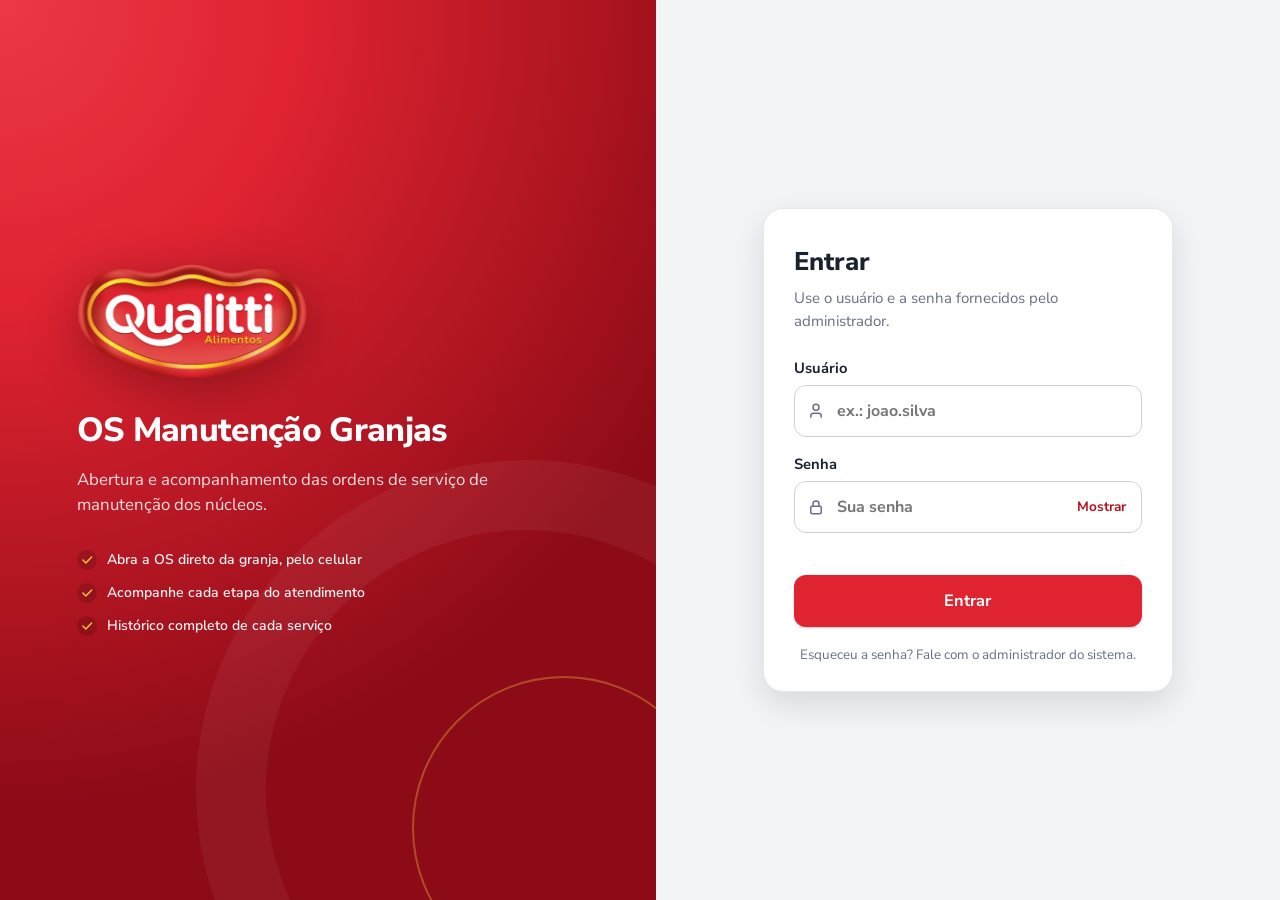
==== commit 7d6f342c: "Add files via upload" ====
--- a/index.html
+++ b/index.html
@@ -4,54 +4,17 @@
 <meta charset="utf-8">
 <meta name="viewport" content="width=device-width, initial-scale=1, viewport-fit=cover">
 <meta name="robots" content="noindex">
+<meta name="theme-color" content="#121417">
 <title>OS Manutenção Granjas</title>
+<link rel="icon" href="logo.png">
 <link rel="preconnect" href="https://fonts.googleapis.com">
 <link rel="preconnect" href="https://fonts.gstatic.com" crossorigin>
-<link href="https://fonts.googleapis.com/css2?family=IBM+Plex+Sans:wght@400;500;600;700&family=Nunito+Sans:opsz,wght@6..12,400;6..12,600;6..12,700;6..12,800&display=swap" rel="stylesheet">
+<link href="https://fonts.googleapis.com/css2?family=Geist:wght@400;500;600;700&family=Geist+Mono:wght@400;500&family=Nunito+Sans:opsz,wght@6..12,400;6..12,600;6..12,700;6..12,800&display=swap" rel="stylesheet">
 <link rel="stylesheet" href="style.css">
 </head>
 <body>
-<header id="topo" hidden>
-  <div class="marca"><img id="logo" alt="" hidden><div><strong id="nomeSistema"></strong><span id="nomeEmpresa"></span></div></div>
-  <nav id="abas" hidden></nav>
-  <div class="quem"><span class="avatar" id="avatar"></span><span class="quem-txt"><strong id="quemNome"></strong><small id="quemPerfil"></small></span><button class="sair" id="btnSair" aria-label="Sair"><svg viewBox="0 0 24 24" aria-hidden="true"><path d="M15 4h4v16h-4M10 8l-4 4 4 4M6 12h10"/></svg><span>Sair</span></button></div>
-</header>
-
-<main id="conteudo">
-  <section id="telaLogin" class="login" hidden>
-    <div class="login-marca">
-      <img id="logoLogin" alt="" hidden>
-      <h1 id="tituloLogin"></h1>
-      <p>Abertura e acompanhamento das ordens de serviço de manutenção dos núcleos.</p>
-      <ul class="login-pontos">
-        <li><svg viewBox="0 0 24 24" aria-hidden="true"><path d="M5 12l5 5L20 7"/></svg>Abra a OS direto da granja, pelo celular</li>
-        <li><svg viewBox="0 0 24 24" aria-hidden="true"><path d="M5 12l5 5L20 7"/></svg>Acompanhe cada etapa do atendimento</li>
-        <li><svg viewBox="0 0 24 24" aria-hidden="true"><path d="M5 12l5 5L20 7"/></svg>Histórico completo de cada serviço</li>
-      </ul>
-    </div>
-    <div class="login-lado">
-      <form id="formLogin" class="caixa-login">
-        <h2>Entrar</h2>
-        <p class="sub-login">Use o usuário e a senha fornecidos pelo administrador.</p>
-        <label>Usuário
-          <span class="campo-ic"><svg viewBox="0 0 24 24" aria-hidden="true"><circle cx="12" cy="8" r="4"/><path d="M4 21c0-4 3.6-7 8-7s8 3 8 7"/></svg>
-          <input name="login" autocomplete="username" autocapitalize="none" spellcheck="false" placeholder="ex.: joao.silva" required></span></label>
-        <label>Senha
-          <span class="campo-ic"><svg viewBox="0 0 24 24" aria-hidden="true"><rect x="5" y="11" width="14" height="10" rx="2"/><path d="M8 11V8a4 4 0 0 1 8 0v3"/></svg>
-          <input name="senha" type="password" autocomplete="current-password" placeholder="Sua senha" required>
-          <button type="button" class="ver-senha" id="verSenha">Mostrar</button></span></label>
-        <p class="erro" id="erroLogin"></p>
-        <button class="btn primario" type="submit">Entrar</button>
-        <p class="login-rodape">Esqueceu a senha? Fale com o administrador do sistema.</p>
-      </form>
-    </div>
-  </section>
-  <section id="tela"></section>
-</main>
-
-<dialog id="modal"><div id="modalCorpo"></div></dialog>
-<div id="aviso" role="status" aria-live="polite"></div>
-
+<div id="app"></div>
+<div id="toast" role="status" aria-live="polite"></div>
 <script src="config.js"></script>
 <script src="supabase.js"></script>
 <script src="app.js"></script>
--- a/style.css
+++ b/style.css
@@ -1,644 +1,74 @@
 /* =====================================================================
-   OS Manutenção Granjas — interface v4
-   Neutra e contida: a marca aparece no logo, nos botões principais
-   e nos destaques. Status e classificação carregam a cor da informação.
+   OS Granjas — protótipo de interface (do zero)
+   Conceito: app de campo orientado a tarefas.
+   • Celular: "Início" com o que precisa de você, ações direto no cartão,
+     abertura de OS em 3 passos, detalhes em tela cheia e folhas de ação.
+   • Computador: barra escura de navegação + lista e detalhe lado a lado.
    ===================================================================== */
 :root {
-  --marca: #DF2331;
-  --marca-escura: #B5121E;
-  --marca-suave: #FDEEEF;
-  --ouro: #F6C343;
-  --fundo: #F6F6F7;
-  --papel: #F6F6F7;
-  --folha: #FFFFFF;
-  --hover: #F8F8F9;
-  --linha: #E7E7EA;
-  --linha-forte: #D5D6DB;
-  --tinta: #121417;
-  --tinta-2: #3D4148;
-  --suave: #6C717A;
-  --fraco: #A0A4AB;
-  --erro: #B42318;
-  --s-aberta: #2F6FD6;
-  --s-direcionada: #6D5BD0;
-  --s-atendimento: #C77C02;
-  --s-aguardando: #0E8C8C;
-  --s-pendente: #A61E5C;
-  --s-concluida: #2E8B57;
-  --raio: 8px;
-  --raio-g: 12px;
-  --sombra: 0 1px 2px rgba(16, 18, 23, .05);
-  --sombra-alta: 0 16px 40px rgba(16, 18, 23, .14);
-  --lateral: 248px;
-  --fonte: "IBM Plex Sans", system-ui, -apple-system, "Segoe UI", Roboto, sans-serif;
+  --bg: #F6F6F4; --surface: #FFFFFF; --surface-2: #FAFAF9; --hover: #F3F3F1;
+  --line: #E6E6E2; --line-2: #D6D6D1;
+  --ink: #101214; --ink-2: #393C41; --muted: #6A6E75; --faint: #A1A4A9;
+  --brand: #D71F2B; --brand-600: #B5141F; --brand-50: #FDEFF0;
+  --rail: #121417; --rail-2: #1C1F23;
+  --s-aberta: #2563EB; --s-direcionada: #7C3AED; --s-atendimento: #D97706;
+  --s-aguardando: #0D9488; --s-pendente: #BE185D; --s-concluida: #15803D;
+  --p-EMERGENCIA: #D11A2A; --p-ALTA: #D9590B; --p-MEDIA: #B38600; --p-BAIXA: #6B727C;
+  --r: 10px; --r-lg: 14px; --r-xl: 20px;
+  --sh-1: 0 1px 2px rgba(16, 18, 20, .05);
+  --sh-2: 0 1px 2px rgba(16, 18, 20, .04), 0 6px 18px rgba(16, 18, 20, .06);
+  --sh-3: 0 24px 60px rgba(16, 18, 20, .22);
+  --font: "Geist", system-ui, -apple-system, "Segoe UI", Roboto, sans-serif;
+  --mono: "Geist Mono", ui-monospace, "SF Mono", Menlo, monospace;
 }
 * { box-sizing: border-box; }
-html, body { margin: 0; }
-html { background: var(--fundo); }
-body {
-  font: 14px/1.5 var(--fonte); color: var(--tinta); background: var(--fundo);
-  font-variant-numeric: tabular-nums; -webkit-font-smoothing: antialiased; letter-spacing: 0;
-  padding-bottom: env(safe-area-inset-bottom, 0px);
-}
-button, input, select, textarea { font: inherit; color: inherit; letter-spacing: inherit; }
-:focus-visible { outline: 2px solid color-mix(in srgb, var(--marca) 55%, transparent); outline-offset: 2px; }
+html, body { margin: 0; height: 100%; }
+body { font: 14px/1.5 var(--font); color: var(--ink); background: var(--bg); -webkit-font-smoothing: antialiased; font-variant-numeric: tabular-nums; }
+button, input, select, textarea { font: inherit; color: inherit; }
+button { cursor: pointer; }
 [hidden] { display: none !important; }
-svg { width: 16px; height: 16px; fill: none; stroke: currentColor; stroke-width: 1.8; stroke-linecap: round; stroke-linejoin: round; flex: none; }
-h1, h2, h3 { margin: 0; letter-spacing: -.015em; }
-h1 { font-size: 24px; font-weight: 600; line-height: 1.25; letter-spacing: -.022em; }
-h2 { font-size: 15px; font-weight: 600; }
-h3 { font-size: 13px; font-weight: 600; }
-h2.sec { margin: 26px 0 12px; }
-.nota { color: var(--suave); font-size: 12.5px; }
-.erro { color: var(--erro); min-height: 1.2em; margin: 0 0 8px; font-size: 13px; }
-.nada { color: var(--fraco); }
-
-/* ---------- Estrutura: barra lateral (computador) ---------- */
-header#topo {
-  display: flex; align-items: center; justify-content: space-between; gap: 12px;
-  background: var(--folha); border-bottom: 1px solid var(--linha); padding: calc(10px + env(safe-area-inset-top, 0px)) 18px 10px;
-}
-.marca { display: flex; align-items: center; gap: 12px; min-width: 0; }
-.marca img { height: 36px; width: auto; }
-.marca strong { display: block; font-size: 14px; font-weight: 600; line-height: 1.2; letter-spacing: -.01em; }
-.marca span { display: block; font-size: 12px; color: var(--suave); }
-.quem { display: flex; align-items: center; gap: 10px; }
-.avatar {
-  width: 32px; height: 32px; border-radius: 50%; display: grid; place-items: center; flex: none;
-  background: var(--marca-suave); color: var(--marca-escura); font-weight: 600; font-size: 12px;
-}
-.quem-txt { display: flex; flex-direction: column; line-height: 1.25; min-width: 0; }
-.quem-txt strong { font-size: 13px; font-weight: 600; }
-.quem-txt small { font-size: 12px; color: var(--suave); }
-.sair {
-  display: flex; align-items: center; gap: 6px; border: 1px solid var(--linha); background: var(--folha); color: var(--tinta-2);
-  border-radius: var(--raio); padding: 6px 10px; cursor: pointer; font-size: 13px; font-weight: 500;
-}
-.sair:hover { background: var(--hover); color: var(--tinta); }
-
-nav#abas { display: flex; gap: 2px; }
-nav#abas button {
-  display: flex; align-items: center; gap: 10px; border: 0; background: none; cursor: pointer; white-space: nowrap;
-  color: var(--tinta-2); font-weight: 500; font-size: 14px; border-radius: var(--raio); padding: 8px 10px; position: relative;
-}
-nav#abas button svg { width: 18px; height: 18px; color: var(--suave); }
-nav#abas button:hover { background: var(--hover); color: var(--tinta); }
-nav#abas button[aria-current="true"] { background: #F1F1F3; color: var(--tinta); font-weight: 600; }
-nav#abas button[aria-current="true"] svg { color: var(--marca); }
-
-main { max-width: 1180px; margin: 0 auto; padding: 24px 20px 48px; }
-
-@media (min-width: 1024px) {
-  header#topo {
-    position: fixed; top: 0; left: 0; bottom: 0; width: var(--lateral); z-index: 30;
-    flex-direction: column; align-items: stretch; justify-content: flex-start; gap: 6px;
-    border-bottom: 0; border-right: 1px solid var(--linha); padding: 18px 12px 14px;
-  }
-  .marca { padding: 4px 8px 16px; margin-bottom: 8px; border-bottom: 1px solid var(--linha); }
-  .marca img { height: 34px; }
-  header#topo nav#abas, header#topo nav#abas[hidden] { display: flex !important; flex-direction: column; gap: 2px; }
-  header#topo nav#abas::before { content: "Menu"; font-size: 11.5px; font-weight: 600; color: var(--fraco); padding: 6px 10px 4px; }
-  nav#abas button { padding: 9px 10px; }
-  nav#abas button[aria-current="true"]::before {
-    content: ""; position: absolute; left: -12px; top: 8px; bottom: 8px; width: 3px; border-radius: 0 3px 3px 0; background: var(--marca);
-  }
-  .quem { margin-top: auto; flex-wrap: wrap; gap: 10px; border-top: 1px solid var(--linha); padding: 14px 6px 0; }
-  .quem-txt { flex: 1; }
-  .quem-txt strong, .quem-txt small { white-space: nowrap; overflow: hidden; text-overflow: ellipsis; }
-  .sair span { display: none; }
-  .sair { padding: 7px; }
-  body:has(#topo:not([hidden])) main { margin-left: var(--lateral); max-width: none; padding: 32px 40px 64px; }
-  body:has(#topo:not([hidden])) .demo-faixa { margin-left: var(--lateral); }
-  #tela { max-width: 1160px; margin: 0 auto; }
-}
-
-/* ---------- Tablet: barra superior com abas ---------- */
-@media (min-width: 721px) and (max-width: 1023px) {
-  header#topo { flex-wrap: wrap; padding-bottom: 0; row-gap: 8px; }
-  header#topo nav#abas { order: 3; flex-basis: calc(100% + 36px); margin: 0 -18px; padding: 0 12px; border-top: 1px solid var(--linha); }
-  nav#abas button { border-radius: 0; padding: 12px 12px; }
-  nav#abas button[aria-current="true"] { background: none; box-shadow: inset 0 -2px 0 var(--marca); }
-}
-
-/* ---------- Cabeçalho da página ---------- */
-.pagina-topo { display: flex; justify-content: space-between; align-items: flex-end; gap: 16px; margin-bottom: 20px; }
-.saudacao { margin: 0 0 4px; font-size: 12.5px; color: var(--suave); font-weight: 500; }
-.saudacao::first-letter { text-transform: uppercase; }
-.sub { margin: 4px 0 0; color: var(--suave); font-size: 14px; }
-
-/* ---------- Botões e campos ---------- */
-.btn {
-  display: inline-flex; align-items: center; justify-content: center; gap: 8px;
-  border: 1px solid var(--linha-forte); background: var(--folha); color: var(--tinta); border-radius: var(--raio);
-  padding: 0 14px; min-height: 36px; cursor: pointer; font-weight: 600; font-size: 14px; box-shadow: var(--sombra);
-  transition: background .12s, border-color .12s;
-}
-.btn:hover { background: var(--hover); }
-.btn.primario { background: var(--marca); border-color: var(--marca); color: #fff; }
-.btn.primario:hover { background: var(--marca-escura); border-color: var(--marca-escura); }
-.btn.perigo { color: var(--s-pendente); border-color: color-mix(in srgb, var(--s-pendente) 35%, white); }
-.btn.perigo.cheio { background: var(--s-pendente); color: #fff; border-color: var(--s-pendente); }
-.btn.fino { min-height: 32px; font-size: 13px; padding: 0 12px; }
-.btn.icone { width: 36px; padding: 0; }
-.btn.largo { flex: 1 1 200px; }
-.btn:disabled { opacity: .55; cursor: wait; }
-.link { border: 0; background: none; padding: 0; text-decoration: underline; cursor: pointer; }
-.acoes { display: flex; flex-wrap: wrap; gap: 8px; margin-top: 10px; }
-label { display: block; font-weight: 500; font-size: 13px; color: var(--tinta-2); margin-bottom: 14px; }
-input, select, textarea {
-  display: block; width: 100%; margin-top: 6px; padding: 8px 11px; min-height: 38px; font-size: 14px; color: var(--tinta);
-  border: 1px solid var(--linha-forte); border-radius: var(--raio); background: var(--folha); font-weight: 400; box-shadow: var(--sombra);
-  transition: border-color .12s, box-shadow .12s;
-}
-input:hover, select:hover, textarea:hover { border-color: #BFC1C7; }
-input:focus, select:focus, textarea:focus { outline: none; border-color: var(--marca); box-shadow: 0 0 0 3px color-mix(in srgb, var(--marca) 16%, transparent); }
-input::placeholder, textarea::placeholder { color: var(--fraco); }
-textarea { min-height: 110px; resize: vertical; line-height: 1.5; }
-input[type=checkbox], input[type=radio] { accent-color: var(--marca); }
-
-/* ---------- Indicadores (faixa de números) ---------- */
-.metricas {
-  display: grid; grid-template-columns: repeat(auto-fit, minmax(170px, 1fr));
-  background: var(--folha); border: 1px solid var(--linha); border-radius: var(--raio-g); box-shadow: var(--sombra);
-  overflow: hidden; margin-bottom: 18px;
-}
-.metrica {
-  text-align: left; background: none; border: 0; border-right: 1px solid var(--linha); padding: 14px 18px 15px; cursor: pointer;
-  transition: background .12s;
-}
-.metrica:last-child { border-right: 0; }
-.metrica:hover { background: var(--hover); }
-.metrica:not([data-k]) { cursor: default; }
-.metrica:not([data-k]):hover { background: none; }
-.metrica small { display: flex; align-items: center; gap: 7px; font-size: 12.5px; color: var(--suave); font-weight: 500; }
-.metrica small i { width: 7px; height: 7px; border-radius: 50%; background: var(--tc); flex: none; }
-.metrica b { display: block; font-size: 26px; font-weight: 600; letter-spacing: -.02em; margin-top: 4px; line-height: 1.1; }
-.metrica.alerta b { color: var(--tc); }
-.metrica.ativo { background: var(--hover); box-shadow: inset 0 -2px 0 var(--tc); }
-
-/* ---------- Filtros ---------- */
-.barra-filtros { display: grid; grid-template-columns: 180px minmax(0, 240px) 36px; gap: 8px; margin-bottom: 14px; }
-.barra-filtros select, .barra-filtros input { margin: 0; }
-.busca { position: relative; margin: 0; }
-.busca svg { position: absolute; left: 11px; top: 50%; transform: translateY(-50%); color: var(--fraco); pointer-events: none; }
-.busca input { padding-left: 34px; }
-.chips { display: flex; gap: 4px; overflow-x: auto; padding: 2px 0 4px; margin-bottom: 12px; scrollbar-width: none; }
-.chip {
-  border: 1px solid transparent; background: none; border-radius: var(--raio); padding: 5px 11px; white-space: nowrap; cursor: pointer;
-  font-size: 13px; font-weight: 500; color: var(--suave);
-}
-.chip:hover { background: #EEEEF0; color: var(--tinta); }
-.chip b { margin-left: 6px; font-weight: 500; color: var(--fraco); }
-.chip[aria-pressed="true"] { background: var(--folha); border-color: var(--linha); color: var(--tinta); box-shadow: var(--sombra); }
-.chip[aria-pressed="true"] b { color: var(--suave); }
-.filtros { display: flex; flex-wrap: wrap; gap: 10px; margin-bottom: 14px; align-items: end; }
-.filtros label { margin: 0; font-size: 12.5px; color: var(--suave); }
-.filtros input, .filtros select { min-width: 160px; }
-
-/* ---------- Lista de OS em formato de tabela ---------- */
-.quadro { background: var(--folha); border: 1px solid var(--linha); border-radius: var(--raio-g); box-shadow: var(--sombra); overflow: hidden; }
-.lista-cab, .os { display: grid; grid-template-columns: 64px minmax(0, 1fr) 132px 196px 96px 176px; column-gap: 16px; align-items: center; padding: 0 18px; }
-.lista-cab { background: #FAFAFB; border-bottom: 1px solid var(--linha); height: 38px; font-size: 12px; font-weight: 500; color: var(--suave); }
-.lista { display: flex; flex-direction: column; }
-.os {
-  width: 100%; text-align: left; background: var(--folha); border: 0; border-bottom: 1px solid var(--linha); min-height: 62px; padding-top: 10px; padding-bottom: 10px;
-  cursor: pointer; font-size: 13.5px; transition: background .1s;
-}
-.lista > .os:last-child { border-bottom: 0; }
-.os:hover { background: var(--hover); }
-.os.urgente { box-shadow: inset 3px 0 0 #C8102E; }
-.c-num { color: var(--suave); font-weight: 500; }
-.c-serv { min-width: 0; display: flex; flex-direction: column; gap: 1px; }
-.os .desc { font-weight: 600; color: var(--tinta); white-space: nowrap; overflow: hidden; text-overflow: ellipsis; font-size: 14px; }
-.sub-os { color: var(--suave); font-size: 12.5px; white-space: nowrap; overflow: hidden; text-overflow: ellipsis; }
-.c-idade { color: var(--tinta-2); }
-.c-idade.atraso { color: var(--erro); font-weight: 600; }
-.c-resp { display: flex; align-items: center; gap: 6px; color: var(--tinta-2); min-width: 0; white-space: nowrap; overflow: hidden; text-overflow: ellipsis; }
-.c-resp svg { width: 14px; height: 14px; color: var(--fraco); }
-.pill {
-  display: inline-flex; align-items: center; gap: 7px; font-size: 13px; font-weight: 500; color: var(--tinta-2); white-space: nowrap;
-}
-.pill::before { content: ""; width: 7px; height: 7px; border-radius: 50%; background: var(--cor); box-shadow: 0 0 0 3px color-mix(in srgb, var(--cor) 16%, transparent); flex: none; }
-.esqueleto { height: 62px; border-bottom: 1px solid var(--linha);
-  background: linear-gradient(100deg, #fff 30%, #F3F3F5 50%, #fff 70%) 0 0 / 300% 100%; animation: brilho 1.2s linear infinite; }
-@keyframes brilho { to { background-position: -150% 0; } }
-.vazio { display: flex; flex-direction: column; align-items: center; gap: 10px; padding: 44px 20px; text-align: center; color: var(--suave); background: var(--folha); }
-.vazio svg { width: 40px; height: 40px; padding: 9px; border-radius: 50%; background: var(--fundo); color: var(--fraco); stroke-width: 1.5; }
-.mais { margin: 14px auto 0; display: flex; }
-
-/* ---------- Classificação (sinal de 4 barras) ---------- */
-.p-EMERGENCIA { --pc: #C8102E; } .p-ALTA { --pc: #D2560F; } .p-MEDIA { --pc: #9A7400; } .p-BAIXA { --pc: #7A7F88; }
-.prio { display: inline-flex; align-items: center; gap: 6px; font-size: 13px; font-weight: 500; color: var(--tinta-2); white-space: nowrap; }
-.p-EMERGENCIA.prio { color: #C8102E; font-weight: 600; }
-.sinal { display: inline-flex; align-items: flex-end; gap: 1.5px; height: 11px; }
-.sinal i { width: 3px; background: #DCDDE1; border-radius: 1px; }
-.sinal i:nth-child(1) { height: 4px; } .sinal i:nth-child(2) { height: 6px; } .sinal i:nth-child(3) { height: 9px; } .sinal i:nth-child(4) { height: 11px; }
-.sinal i.on { background: var(--pc); }
-.escolha-prio { display: grid; grid-template-columns: repeat(4, 1fr); gap: 8px; }
-.escolha-prio button {
-  display: grid; grid-template-columns: auto 1fr; column-gap: 8px; align-items: center; text-align: left;
-  border: 1px solid var(--linha-forte); background: var(--folha); border-radius: 10px; padding: 10px 12px; cursor: pointer;
-}
-.escolha-prio button:hover { background: var(--hover); }
-.escolha-prio button b { color: var(--tinta); font-weight: 600; }
-.escolha-prio button small { grid-column: 1 / -1; color: var(--suave); font-size: 12px; line-height: 1.35; margin-top: 4px; }
-.escolha-prio button[aria-checked="true"] { border-color: var(--pc); box-shadow: 0 0 0 1px var(--pc); background: color-mix(in srgb, var(--pc) 5%, white); }
-dialog .escolha-prio { grid-template-columns: 1fr 1fr; }
-#acaoClass { margin-top: 10px; }
-
-/* ---------- Destaques ---------- */
-.destaque {
-  background: color-mix(in srgb, var(--s-aguardando) 4%, white); border: 1px solid color-mix(in srgb, var(--s-aguardando) 28%, white);
-  border-radius: var(--raio-g); padding: 16px; margin-bottom: 8px;
-}
-.destaque h2 { display: flex; align-items: center; gap: 8px; }
-.destaque h2 svg { color: var(--s-aguardando); width: 18px; height: 18px; }
-.destaque .nota { margin: 4px 0 12px; }
-.contagem { background: var(--s-aguardando); color: #fff; font-size: 12px; font-weight: 600; min-width: 22px; height: 22px; padding: 0 7px; border-radius: 11px; display: inline-grid; place-items: center; }
-.proxima {
-  display: grid; grid-template-columns: minmax(0, 1fr) auto; column-gap: 24px; align-items: center;
-  background: var(--folha); border: 1px solid var(--linha); border-radius: var(--raio-g); box-shadow: var(--sombra);
-  padding: 18px 20px; margin-bottom: 18px; position: relative; overflow: hidden;
-}
-.proxima::before { content: ""; position: absolute; left: 0; top: 0; bottom: 0; width: 3px; background: var(--marca); }
-.proxima > :not(.btn) { grid-column: 1; }
-.proxima .btn { grid-column: 2; grid-row: 1 / span 4; }
-.proxima-rot { display: flex; align-items: center; gap: 8px; font-size: 12.5px; font-weight: 600; color: var(--marca-escura); margin-bottom: 8px; }
-.proxima-rot i { width: 7px; height: 7px; border-radius: 50%; background: var(--marca); box-shadow: 0 0 0 4px var(--marca-suave); }
-.proxima-topo { display: flex; align-items: center; gap: 10px; margin-bottom: 2px; }
-.proxima .num { color: var(--suave); font-weight: 500; font-size: 13px; }
-.proxima-desc { font-size: 17px; font-weight: 600; letter-spacing: -.012em; margin-bottom: 4px; }
-.proxima-local { display: block; color: var(--suave); font-size: 13px; }
-.proxima-local svg { width: 14px; height: 14px; vertical-align: -2px; margin-right: 4px; }
-
-/* ---------- Nova OS ---------- */
-.form-os { display: grid; grid-template-columns: minmax(0, 1fr) 290px; gap: 16px; align-items: start; }
-.form-os .bloco { grid-column: 1; }
-.bloco { background: var(--folha); border: 1px solid var(--linha); border-radius: var(--raio-g); box-shadow: var(--sombra); padding: 20px; }
-.bloco-tit { display: flex; align-items: center; gap: 10px; font-size: 14.5px; font-weight: 600; margin: 0 0 14px; }
-.etapa {
-  display: inline-grid; place-items: center; width: 22px; height: 22px; border-radius: 50%; flex: none;
-  background: var(--fundo); border: 1px solid var(--linha-forte); color: var(--tinta-2); font-size: 12px; font-weight: 600;
-}
-.grade-nucleos { display: grid; grid-template-columns: repeat(auto-fill, minmax(140px, 1fr)); gap: 8px; }
-.grade-nucleos button, .escolha-local button {
-  min-height: 40px; border: 1px solid var(--linha-forte); background: var(--folha); border-radius: var(--raio); cursor: pointer;
-  font-weight: 500; font-size: 13.5px; color: var(--tinta-2); box-shadow: var(--sombra); transition: all .1s;
-}
-.grade-nucleos button:hover, .escolha-local button:hover { background: var(--hover); color: var(--tinta); }
-.grade-nucleos button[aria-pressed="true"], .escolha-local button[aria-pressed="true"] {
-  border-color: var(--marca); box-shadow: 0 0 0 1px var(--marca); background: var(--marca-suave); color: var(--marca-escura); font-weight: 600;
-}
-.escolha-local { display: grid; grid-template-columns: repeat(auto-fill, minmax(52px, 1fr)); gap: 6px; }
-.escolha-local button.toda { grid-column: 1 / -1; }
-.form-os textarea { margin: 0; }
-.contador { text-align: right; font-size: 12px; color: var(--fraco); margin-top: 6px; }
-.barra-envio {
-  grid-column: 2; grid-row: 1 / span 3; position: sticky; top: 24px;
-  display: flex; flex-direction: column; gap: 14px; background: var(--folha); border: 1px solid var(--linha); border-radius: var(--raio-g);
-  box-shadow: var(--sombra); padding: 18px;
-}
-.resumo-envio small { display: block; font-size: 12px; color: var(--suave); font-weight: 500; margin-bottom: 2px; }
-.resumo-envio span { display: block; font-weight: 600; font-size: 15px; }
-.barra-envio .btn { width: 100%; min-height: 42px; }
-#erroNova { grid-column: 1 / -1; margin: 0; }
-
-/* ---------- Detalhe (gaveta lateral) ---------- */
-dialog { border: 0; padding: 0; background: var(--folha); color: var(--tinta); box-shadow: var(--sombra-alta); }
-dialog::backdrop { background: rgba(16, 18, 23, .35); }
-@media (min-width: 721px) {
-  dialog { margin: 0 0 0 auto; width: min(580px, 94vw); height: 100vh; height: 100dvh; max-height: 100dvh; max-width: none; border-left: 1px solid var(--linha); }
-  dialog[open] { animation: gaveta .22s cubic-bezier(.2, .8, .2, 1); }
-}
-@keyframes gaveta { from { transform: translateX(40px); opacity: .4; } to { transform: none; opacity: 1; } }
-#modalCorpo { padding: 0 24px 36px; }
-.carregando { color: var(--suave); padding: 40px 0; text-align: center; }
-.det-topo {
-  position: sticky; top: 0; z-index: 3; background: var(--folha); margin: 0 -24px; padding: 20px 24px 14px;
-  display: flex; justify-content: space-between; align-items: flex-start; gap: 10px; border-bottom: 1px solid var(--linha);
-}
-.det-topo h2 { font-size: 20px; font-weight: 600; margin-bottom: 8px; }
-.det-pills { display: flex; flex-wrap: wrap; align-items: center; gap: 14px; }
-.fechar { border: 1px solid var(--linha); background: var(--folha); width: 32px; height: 32px; border-radius: var(--raio); font-size: 20px; line-height: 1; cursor: pointer; color: var(--suave); }
-.fechar:hover { background: var(--hover); color: var(--tinta); }
-.trilha { display: flex; margin: 20px 0 4px; padding: 0; list-style: none; }
-.trilha li { flex: 1; text-align: center; font-size: 11.5px; color: var(--fraco); position: relative; padding-top: 20px; font-weight: 500; }
-.trilha li::before {
-  content: ""; position: absolute; top: 3px; left: 50%; transform: translateX(-50%); width: 10px; height: 10px; border-radius: 50%;
-  background: var(--folha); border: 2px solid var(--linha-forte); z-index: 1;
-}
-.trilha li::after { content: ""; position: absolute; top: 7px; left: -50%; width: 100%; height: 2px; background: var(--linha); }
-.trilha li:first-child::after { display: none; }
-.trilha li.feito { color: var(--tinta-2); }
-.trilha li.feito::before { background: var(--marca); border-color: var(--marca); }
-.trilha li.feito::after { background: var(--marca); }
-.trilha li.pend::before { border-color: var(--s-pendente); background: color-mix(in srgb, var(--s-pendente) 15%, white); }
-.trilha li small { display: block; font-size: 11px; color: var(--suave); font-weight: 400; margin-top: 2px; line-height: 1.3; }
-#modalCorpo h3 { display: flex; align-items: center; gap: 8px; margin: 22px 0 10px; padding-top: 18px; border-top: 1px solid var(--linha); color: var(--tinta); }
-#modalCorpo h3 svg { width: 15px; height: 15px; color: var(--suave); }
-.campos { display: grid; grid-template-columns: 1fr 1fr; gap: 12px 20px; margin: 0; }
-.campos div { margin: 0; }
-.campos dt { font-size: 12px; color: var(--suave); }
-.campos dd { margin: 2px 0 0; font-weight: 500; font-size: 14px; }
-.descricao { background: var(--fundo); border-radius: 10px; padding: 12px 14px; white-space: pre-wrap; margin: 14px 0 0; font-size: 14.5px; }
-.alerta-pend { display: flex; gap: 10px; background: color-mix(in srgb, var(--s-pendente) 6%, white); border: 1px solid color-mix(in srgb, var(--s-pendente) 22%, white);
-  border-radius: 10px; padding: 12px 14px; margin: 14px 0 0; color: var(--s-pendente); }
-.alerta-pend svg { width: 18px; height: 18px; margin-top: 1px; }
-.alerta-pend p { margin: 4px 0; color: var(--tinta); }
-.alerta-pend small { color: var(--suave); }
-.painel-acao { background: #FAFAFB; border: 1px solid var(--linha); border-radius: var(--raio-g); padding: 16px; margin-top: 16px; }
-.painel-acao > strong { display: block; font-size: 14px; font-weight: 600; }
-.painel-acao .nota { margin: 4px 0 12px; }
-.atend { border: 1px solid var(--linha); border-radius: 10px; padding: 12px 14px; margin-bottom: 8px; }
-.atend-topo { display: flex; justify-content: space-between; align-items: center; gap: 8px; flex-wrap: wrap; font-size: 13.5px; }
-.atend-tempos { color: var(--suave); font-size: 12px; margin-top: 2px; }
-.res { font-size: 12px; font-weight: 600; padding: 2px 8px; border-radius: 6px; }
-.res-CONFIRMADO { color: var(--s-concluida); background: color-mix(in srgb, var(--s-concluida) 10%, white); }
-.res-NAO_RESOLVIDO, .res-RECUSADO { color: var(--s-pendente); background: color-mix(in srgb, var(--s-pendente) 9%, white); }
-.bloco-texto { margin: 10px 0 0; white-space: pre-wrap; font-size: 13.5px; }
-.bloco-texto > b { display: flex; align-items: center; gap: 6px; font-size: 12px; color: var(--suave); font-weight: 500; margin-bottom: 2px; }
-.bloco-texto svg { width: 14px; height: 14px; }
-.bloco-texto.recusa { color: var(--s-pendente); }
-.materiais { list-style: none; margin: 4px 0 0; padding: 0; }
-.materiais li { display: flex; justify-content: space-between; align-items: center; gap: 10px; padding: 7px 0; border-bottom: 1px solid var(--linha); }
-.materiais li:last-child { border-bottom: 0; }
-.materiais li small { display: block; color: var(--suave); font-size: 11.5px; }
-.hist { list-style: none; padding: 0; margin: 0 0 0 4px; border-left: 1px solid var(--linha-forte); }
-.hist li { padding: 0 0 14px 16px; position: relative; font-size: 13.5px; }
-.hist li::before { content: ""; position: absolute; left: -5px; top: 6px; width: 9px; height: 9px; border-radius: 50%; background: var(--cor, var(--suave)); border: 2px solid var(--folha); }
-.hist small { color: var(--suave); display: block; font-size: 12px; }
-.leads { display: grid; grid-template-columns: repeat(auto-fit, minmax(120px, 1fr)); border: 1px solid var(--linha); border-radius: 10px; overflow: hidden; }
-.leads div { padding: 10px 12px; border-right: 1px solid var(--linha); }
-.leads div:last-child { border-right: 0; }
-.leads b { display: block; font-size: 16px; font-weight: 600; }
-.leads small { color: var(--suave); font-size: 11.5px; }
-
-/* finalizar: materiais do carro */
-fieldset.mat { border: 1px solid var(--linha); border-radius: var(--raio-g); padding: 12px 14px 14px; margin: 0 0 12px; background: var(--folha); }
-fieldset.mat legend { display: flex; align-items: center; gap: 6px; font-weight: 600; padding: 0 6px; font-size: 13.5px; }
-.alerta-mat { background: #FFF8E6; border: 1px solid #F1DCA0; color: #6B4E00; border-radius: var(--raio); padding: 10px 12px; font-size: 13px; margin-bottom: 12px; }
-.escolha-mat { display: grid; gap: 6px; margin-bottom: 10px; }
-.escolha-mat label { display: flex; align-items: center; gap: 10px; margin: 0; font-weight: 500; border: 1px solid var(--linha-forte); border-radius: var(--raio); padding: 10px 12px; cursor: pointer; color: var(--tinta); }
-.escolha-mat label:has(input:checked) { border-color: var(--marca); box-shadow: 0 0 0 1px var(--marca); background: var(--marca-suave); }
-.escolha-mat input { width: 16px; height: 16px; min-height: 0; margin: 0; box-shadow: none; }
-.mat-linha { display: grid; grid-template-columns: 110px 1fr 140px 84px 80px 36px; grid-template-areas: "cod nome ctrl qtd un rem";
-  gap: 8px; margin-bottom: 8px; align-items: end; padding: 10px; border: 1px solid var(--linha); border-radius: 10px; background: #FAFAFB; }
-.m-campo { margin: 0; font-size: 12px; font-weight: 500; color: var(--suave); }
-.m-campo i { font-style: normal; color: var(--fraco); }
-.m-campo input, .m-campo select { margin-top: 4px; }
-.a-cod { grid-area: cod; } .a-ctrl { grid-area: ctrl; } .a-nome { grid-area: nome; } .a-qtd { grid-area: qtd; } .a-un { grid-area: un; }
-.m-rem { grid-area: rem; height: 38px; border: 1px solid var(--linha-forte); background: var(--folha); border-radius: var(--raio); font-size: 18px; color: var(--suave); cursor: pointer; }
-
-/* ---------- Painel ---------- */
-.painel-filtros select, .painel-filtros input { min-width: 150px; }
-.segmento { display: inline-flex; gap: 2px; background: #EDEDEF; padding: 3px; border-radius: 10px; margin-bottom: 18px; overflow-x: auto; scrollbar-width: none; max-width: 100%; }
-.segmento button { border: 0; background: none; padding: 6px 14px; border-radius: 7px; font-weight: 500; font-size: 13.5px; color: var(--suave); cursor: pointer; white-space: nowrap; }
-.segmento button[aria-selected="true"] { background: var(--folha); color: var(--tinta); box-shadow: 0 1px 3px rgba(16, 18, 23, .1); }
-.kpis { display: grid; grid-template-columns: repeat(6, 1fr); background: var(--folha); border: 1px solid var(--linha); border-radius: var(--raio-g); box-shadow: var(--sombra); overflow: hidden; margin-bottom: 16px; }
-.kpi { padding: 14px 16px; border-right: 1px solid var(--linha); }
-.kpi:last-child { border-right: 0; }
-.kpi small { display: block; color: var(--suave); font-size: 12px; font-weight: 500; }
-.kpi b { display: block; font-size: 22px; font-weight: 600; letter-spacing: -.02em; white-space: nowrap; margin: 4px 0 2px; }
-.kpi span { font-size: 11.5px; color: var(--suave); }
-.kpi.alerta b, .kpi.alerta span { color: var(--s-pendente); }
-.grade { display: grid; grid-template-columns: 1fr 1fr; gap: 16px; }
-.cartao { background: var(--folha); border: 1px solid var(--linha); border-radius: var(--raio-g); box-shadow: var(--sombra); padding: 18px 20px; min-width: 0; }
-.cartao.largo { grid-column: 1 / -1; }
-.cartao h2 { display: flex; align-items: center; gap: 8px; }
-.cartao > .nota { margin: 2px 0 16px; }
-.rodape { margin: 14px 0 0; }
-.aviso-dados { background: var(--folha); border: 1px solid var(--linha); border-radius: 10px; padding: 10px 14px; margin: 0 0 14px; }
-.barras { display: grid; gap: 10px; }
-.barra-linha { display: grid; grid-template-columns: minmax(100px, 34%) 1fr auto auto; align-items: center; gap: 12px; font-size: 13px; }
-.barra-linha .rot { color: var(--tinta-2); line-height: 1.3; }
-.trilho { height: 8px; background: #F0F0F2; border-radius: 4px; overflow: hidden; }
-.trilho i { display: block; height: 100%; border-radius: 4px; background: #4B5058; }
-.barra-linha b { min-width: 24px; text-align: right; font-weight: 600; }
-.barra-linha em { font-style: normal; color: var(--suave); font-size: 12px; min-width: 64px; text-align: right; }
-.trilho i.t-EMERGENCIA, .mix i.t-EMERGENCIA { background: #C8102E; } .trilho i.t-ALTA, .mix i.t-ALTA { background: #D2560F; }
-.trilho i.t-MEDIA, .mix i.t-MEDIA { background: #C9A227; } .trilho i.t-BAIXA, .mix i.t-BAIXA { background: #A0A4AB; }
-.colunas { display: grid; grid-template-columns: repeat(4, 1fr); gap: 14px; align-items: end; }
-.coluna { display: flex; flex-direction: column; align-items: center; gap: 6px; }
-.coluna b { font-size: 20px; font-weight: 600; }
-.coluna .haste { width: 100%; max-width: 56px; height: 100px; background: #F0F0F2; border-radius: 6px; display: flex; align-items: flex-end; overflow: hidden; }
-.coluna .haste i { display: block; width: 100%; background: #A0A4AB; }
-.coluna.quente .haste i { background: var(--s-pendente); } .coluna.quente b { color: var(--s-pendente); }
-.coluna span { font-size: 12px; color: var(--suave); text-align: center; }
-.empilhada { display: flex; height: 12px; border-radius: 6px; overflow: hidden; gap: 2px; margin-bottom: 14px; }
-.legenda-etapas { list-style: none; padding: 0; margin: 0; display: grid; gap: 8px; }
-.legenda-etapas li { display: grid; grid-template-columns: 10px 1fr auto 40px; gap: 10px; align-items: center; font-size: 13px; }
-.legenda-etapas i { width: 10px; height: 10px; border-radius: 3px; }
-.legenda-etapas b { font-weight: 600; }
-.legenda-etapas em { font-style: normal; color: var(--suave); text-align: right; font-size: 12px; }
-.serie { display: flex; align-items: flex-end; gap: 6px; height: 170px; padding-top: 16px; border-bottom: 1px solid var(--linha); }
-.serie .col { flex: 1; display: flex; flex-direction: column; height: 100%; min-width: 0; }
-.serie .par { flex: 1; display: flex; align-items: flex-end; gap: 2px; }
-.serie .par i { flex: 1; border-radius: 3px 3px 0 0; position: relative; }
-.serie .par i em { position: absolute; top: -15px; left: 50%; transform: translateX(-50%); font-style: normal; font-size: 10.5px; color: var(--suave); }
-.serie span { font-size: 11px; color: var(--suave); height: 16px; margin-top: 4px; white-space: nowrap; }
-i.ab { background: #C5C8CE; } i.co { background: var(--s-concluida); }
-.leg-serie { display: flex; gap: 16px; font-size: 12.5px; color: var(--suave); margin-top: 10px; }
-.leg-serie span { display: flex; align-items: center; gap: 6px; }
-.leg-serie i { width: 10px; height: 10px; border-radius: 3px; display: inline-block; }
-.retornos { display: grid; gap: 10px; }
-.retornos div { display: grid; grid-template-columns: 52px 1fr; align-items: center; column-gap: 12px; }
-.retornos b { grid-row: span 2; font-size: 20px; font-weight: 600; text-align: center; background: var(--fundo); border-radius: 8px; padding: 6px 0; }
-.retornos span { font-weight: 500; font-size: 13.5px; }
-.retornos em { font-style: normal; color: var(--suave); font-size: 12px; }
-.resumo-mat { margin: 0 0 12px; font-size: 13.5px; }
-.carga { display: grid; gap: 14px; }
-.carga-linha { display: grid; grid-template-columns: minmax(120px, 22%) 1fr; gap: 14px; align-items: center; }
-.carga-linha .rot { font-weight: 500; font-size: 13.5px; }
-.carga-linha .duas { display: grid; grid-template-columns: 1fr 96px; gap: 5px 10px; align-items: center; }
-.carga-linha .duas b { font-size: 12.5px; text-align: right; white-space: nowrap; font-weight: 500; color: var(--tinta-2); }
-.equipe { display: grid; grid-template-columns: repeat(auto-fill, minmax(320px, 1fr)); gap: 14px; }
-.membro { background: var(--folha); border: 1px solid var(--linha); border-radius: var(--raio-g); padding: 16px; box-shadow: var(--sombra); }
-.membro-topo { display: flex; gap: 10px; align-items: center; margin-bottom: 12px; }
-.membro-topo strong { font-weight: 600; }
-.membro-topo small { display: block; color: var(--suave); font-size: 12px; }
-.numeros { display: grid; grid-template-columns: repeat(3, minmax(0, 1fr)); gap: 1px; margin: 0; background: var(--linha); border: 1px solid var(--linha); border-radius: 10px; overflow: hidden; }
-.numeros div { background: var(--folha); padding: 9px 11px; }
-.numeros dt { font-size: 11.5px; color: var(--suave); line-height: 1.25; }
-.numeros dd { margin: 3px 0 0; font-weight: 600; font-size: 14.5px; line-height: 1.2; }
-.mix { display: flex; height: 6px; border-radius: 3px; overflow: hidden; gap: 2px; margin-top: 14px; }
-.mix-leg { margin: 6px 0 0; font-size: 12px; color: var(--suave); }
-.qualidade { display: flex; gap: 6px; align-items: flex-start; margin: 12px 0 0; font-size: 12.5px; color: #7A5200; background: #FFF8E6; border: 1px solid #F1DCA0; border-radius: 8px; padding: 8px 10px; }
-.qualidade svg { width: 14px; height: 14px; margin-top: 2px; }
-
-/* ---------- Tabelas ---------- */
-.tabela-rolagem { overflow-x: auto; background: var(--folha); border: 1px solid var(--linha); border-radius: 10px; }
-table { border-collapse: collapse; width: 100%; font-size: 13.5px; }
-th, td { padding: 10px 14px; border-bottom: 1px solid var(--linha); text-align: left; white-space: nowrap; }
-th { background: #FAFAFB; font-weight: 500; font-size: 12px; color: var(--suave); }
-tbody tr:last-child td { border-bottom: 0; }
-td.n, th.n { text-align: right; }
-tbody tr { cursor: pointer; }
-tbody tr.fixa { cursor: default; }
-tbody tr:hover { background: var(--hover); }
-.cartao .tabela-rolagem { border-radius: 10px; }
-
-/* ---------- Usuários ---------- */
-td.pessoa { display: flex; align-items: center; gap: 10px; font-weight: 500; }
-td.pessoa::before { content: attr(data-ini); width: 28px; height: 28px; border-radius: 50%; display: grid; place-items: center; flex: none;
-  background: var(--marca-suave); color: var(--marca-escura); font-size: 11px; font-weight: 600; }
-.tag { display: inline-block; background: var(--fundo); border: 1px solid var(--linha); border-radius: 6px; padding: 1px 8px; font-size: 12px; font-weight: 500; margin: 2px 4px 2px 0; color: var(--tinta-2); }
-.acesso { display: inline-flex; align-items: center; gap: 6px; font-size: 13px; font-weight: 500; }
-.acesso::before { content: ""; width: 7px; height: 7px; border-radius: 50%; }
-.acesso.sim::before { background: var(--s-concluida); } .acesso.nao { color: var(--s-pendente); } .acesso.nao::before { background: var(--s-pendente); }
-.inativo { opacity: .55; }
-.perfis { display: grid; gap: 6px; margin: 8px 0 16px; }
-.perfis label { display: flex; align-items: center; gap: 10px; margin: 0; font-weight: 500; color: var(--tinta); border: 1px solid var(--linha-forte); border-radius: var(--raio); padding: 9px 12px; cursor: pointer; }
-.perfis label:has(input:checked) { border-color: var(--marca); background: var(--marca-suave); }
-.perfis input { width: 16px; height: 16px; min-height: 0; margin: 0; box-shadow: none; }
-
-/* ---------- Aviso ---------- */
-#aviso {
-  position: fixed; left: 50%; bottom: calc(24px + env(safe-area-inset-bottom, 0px)); transform: translate(-50%, 8px);
-  display: flex; align-items: center; gap: 10px; background: #16181C; color: #fff; padding: 10px 16px; border-radius: 10px; font-weight: 500; font-size: 13.5px;
-  box-shadow: var(--sombra-alta); opacity: 0; pointer-events: none; transition: opacity .18s, transform .18s; width: max-content; max-width: 90vw; z-index: 60;
-}
-#aviso svg { width: 18px; height: 18px; color: #6FD39B; }
-#aviso.on { opacity: 1; transform: translate(-50%, 0); }
-#aviso.ruim { background: var(--erro); }
-#aviso.ruim svg { color: #fff; }
-
-/* ---------- Responsivo intermediário ---------- */
-@media (max-width: 1180px) {
-  .lista-cab, .os { grid-template-columns: 56px minmax(0, 1fr) 118px 180px 84px; }
-  .lista-cab span:nth-child(6), .c-resp { display: none; }
-}
-@media (max-width: 900px) {
-  .kpis { grid-template-columns: repeat(3, 1fr); }
-  .kpi:nth-child(3) { border-right: 0; }
-  .kpi:nth-child(-n+3) { border-bottom: 1px solid var(--linha); }
-  .grade { grid-template-columns: 1fr; }
-  .escolha-prio { grid-template-columns: 1fr 1fr; }
-  .form-os { grid-template-columns: 1fr; }
-  .barra-envio { grid-column: 1; grid-row: auto; }
-}
-
-/* ---------- Celular ---------- */
-@media (max-width: 720px) {
-  body { font-size: 15px; }
-  main { padding: 16px 14px 32px; }
-  body:has(#abas:not([hidden])) { padding-bottom: calc(66px + env(safe-area-inset-bottom, 0px)); }
-  header#topo { position: sticky; top: 0; z-index: 10; padding-left: 14px; padding-right: 14px; }
-  .marca img { height: 30px; }
-  .marca strong { font-size: 13.5px; }
-  .marca span, .quem-txt, .sair span { display: none; }
-  .sair { padding: 7px; }
-  header#topo nav#abas {
-    position: fixed; top: auto; bottom: 0; left: 0; right: 0; z-index: 20; background: var(--folha); border-top: 1px solid var(--linha);
-    padding: 4px 6px env(safe-area-inset-bottom, 0px); justify-content: space-around;
-  }
-  nav#abas button { flex: 1; flex-direction: column; gap: 2px; padding: 7px 4px 6px; font-size: 11px; font-weight: 500; color: var(--suave); border-radius: 10px; }
-  nav#abas button svg { width: 22px; height: 22px; }
-  nav#abas button[aria-current="true"] { background: none; color: var(--marca-escura); font-weight: 600; }
-  body:has(#abas:not([hidden])) #aviso { bottom: calc(80px + env(safe-area-inset-bottom, 0px)); }
-  h1 { font-size: 21px; }
-  .pagina-topo { margin-bottom: 16px; }
-  .sub { font-size: 13.5px; }
-  .metricas { grid-template-columns: repeat(3, minmax(0, 1fr)); }
-  .metricas:has(> :nth-child(4)) { grid-template-columns: 1fr 1fr; }
-  .metricas:has(> :nth-child(4)) .metrica:nth-child(2) { border-right: 0; }
-  .metricas:has(> :nth-child(4)) .metrica:nth-child(-n+2) { border-bottom: 1px solid var(--linha); }
-  .metrica { padding: 12px 12px 13px; }
-  .metrica small { font-size: 11.5px; align-items: flex-start; line-height: 1.3; }
-  .metrica small i { margin-top: 4px; }
-  .metrica b { font-size: 22px; }
-  .barra-filtros { grid-template-columns: 1fr 1fr 38px; }
-  .btn { min-height: 42px; }
-  input, select, textarea { min-height: 42px; font-size: 15px; }
-  /* lista vira linhas empilhadas */
-  .lista-cab { display: none; }
-  .os { grid-template-columns: auto auto minmax(0, 1fr); grid-template-areas: "serv serv serv" "st st idade" "num prio resp";
-    column-gap: 12px; row-gap: 5px; padding: 13px 14px; min-height: 0; font-size: 12.5px; }
-  .c-serv { grid-area: serv; margin-bottom: 2px; }
-  .c-st { grid-area: st; }
-  .c-num { grid-area: num; } .c-num::before { content: "OS "; }
-  .c-prio { grid-area: prio; } .c-prio .nada { display: none; }
-  .c-idade { grid-area: idade; color: var(--suave); justify-self: end; } .c-idade::before { content: "há "; }
-  .c-resp { grid-area: resp; display: flex; justify-content: flex-end; color: var(--suave); } .c-resp .nada { display: none; }
-  .os .desc { font-size: 14.5px; white-space: normal; display: -webkit-box; -webkit-line-clamp: 2; -webkit-box-orient: vertical; }
-  .pill, .prio { font-size: 12px; }
-  .proxima { grid-template-columns: 1fr; padding: 16px; }
-  .proxima .btn { grid-column: 1; grid-row: auto; margin-top: 14px; width: 100%; }
-  .grade-nucleos { grid-template-columns: 1fr 1fr; }
-  .bloco { padding: 16px 14px; }
-  .barra-envio { position: sticky; bottom: calc(74px + env(safe-area-inset-bottom, 0px)); flex-direction: row; align-items: center; padding: 10px 10px 10px 14px; box-shadow: 0 8px 24px rgba(16, 18, 23, .12); }
-  .barra-envio .btn { width: auto; flex: none; padding: 0 20px; }
-  .resumo-envio { min-width: 0; flex: 1; }
-  .resumo-envio span { white-space: nowrap; overflow: hidden; text-overflow: ellipsis; font-size: 14px; }
-  body:has(#abas[hidden]) .barra-envio { bottom: calc(10px + env(safe-area-inset-bottom, 0px)); }
-  dialog { width: 100vw; max-width: 100vw; height: 100dvh; max-height: 100dvh; margin: 0; }
-  #modalCorpo { padding: 0 16px 28px; }
-  .det-topo { margin: 0 -16px; padding: calc(14px + env(safe-area-inset-top, 0px)) 16px 12px; }
-  .trilha li { font-size: 10.5px; padding-left: 1px; padding-right: 1px; }
-  .trilha li small { font-size: 10px; }
-  .painel-acao .btn.largo { flex-basis: 100%; }
-  .mat-linha { grid-template-columns: 1fr 1fr 38px; grid-template-areas: "cod ctrl rem" "nome nome nome" "qtd un un"; }
-  .kpis { grid-template-columns: 1fr 1fr; }
-  .kpi { border-bottom: 1px solid var(--linha); }
-  .kpi:nth-child(odd) { border-right: 1px solid var(--linha); }
-  .kpi:nth-child(even) { border-right: 0; }
-  .kpi:nth-child(n+5) { border-bottom: 0; }
-  .kpi b { font-size: 19px; }
-  .cartao { padding: 14px; }
-  .painel-filtros { display: grid; grid-template-columns: 1fr 1fr; }
-  .painel-filtros select, .painel-filtros input { min-width: 0; }
-  .segmento { display: flex; }
-  .segmento button { flex: 1; padding: 6px 8px; font-size: 13px; }
-  .carga-linha { grid-template-columns: 1fr; gap: 4px; }
-  .equipe { grid-template-columns: 1fr; }
-  .barra-linha { grid-template-columns: minmax(80px, 34%) 1fr auto auto; gap: 8px; }
-  /* tabela do painel vira cartões */
-  .tabela-os thead { display: none; }
-  .tabela-os, .tabela-os tbody, .tabela-os tr, .tabela-os td { display: block; }
-  .tabela-os tr { display: grid; grid-template-columns: minmax(0, 1fr) auto; grid-template-areas: "os st" "nuc lead" "loc lead"; gap: 2px 12px; padding: 12px 14px; border-bottom: 1px solid var(--linha); }
-  .tabela-os td { border: 0; padding: 1px 0; white-space: normal; }
-  .tabela-os td[data-l="OS"] { grid-area: os; } .tabela-os td[data-l="Status"] { grid-area: st; justify-self: end; }
-  .tabela-os td[data-l="Núcleo"] { grid-area: nuc; font-weight: 600; } .tabela-os td[data-l="Local"] { grid-area: loc; color: var(--suave); font-size: 12.5px; }
-  .tabela-os td[data-l="Lead total"] { grid-area: lead; text-align: right; align-self: end; }
-  .tabela-os td[data-l="Lead total"]::before { content: "Lead total"; display: block; font-size: 11px; color: var(--suave); }
-  .tabela-os td[data-l="Classificação"], .tabela-os td[data-l="Abertura"], .tabela-os td[data-l="Abert. → direc."], .tabela-os td[data-l="Espera"],
-  .tabela-os td[data-l="Execução"], .tabela-os td[data-l="Atendimentos"] { display: none; }
-  .tabela-os tr.sem { display: block; }
-}
-@media (prefers-reduced-motion: reduce) { * { transition: none !important; animation: none !important; } }
-
-/* ---------- Login ---------- */
-body:has(#telaLogin:not([hidden])) main { max-width: none; padding: 0; }
-.login { min-height: 100vh; min-height: 100dvh; display: grid; grid-template-columns: 1.05fr 1fr; }
-.login-marca {
-  position: relative; overflow: hidden; color: #fff; padding: 56px clamp(32px, 6vw, 80px);
-  display: flex; flex-direction: column; justify-content: center; gap: 12px;
-  background: radial-gradient(120% 90% at 0% 0%, #EC3845 0%, var(--marca) 38%, #8C0B16 100%);
-}
+:focus-visible { outline: 2px solid color-mix(in srgb, var(--brand) 60%, transparent); outline-offset: 2px; }
+svg.i { width: 18px; height: 18px; fill: none; stroke: currentColor; stroke-width: 1.8; stroke-linecap: round; stroke-linejoin: round; flex: none; }
+h1, h2, h3, p { margin: 0; }
+.mono { font-family: var(--mono); font-feature-settings: "zero"; }
+.muted { color: var(--muted); }
+
+/* ---------------- Login (layout aprovado) ---------------- */
+.login { --lm: #DF2331; --lme: #B5121E; --ouro: #F6C343; font-family: "Nunito Sans", system-ui, sans-serif; min-height: 100dvh; display: grid; grid-template-columns: 1.05fr 1fr; background: #F3F4F6; }
+.login-marca { position: relative; overflow: hidden; color: #fff; padding: 56px clamp(32px, 6vw, 80px); display: flex; flex-direction: column; justify-content: center; gap: 12px;
+  background: radial-gradient(120% 90% at 0% 0%, #EC3845 0%, var(--lm) 38%, #8C0B16 100%); }
 .login-marca::before, .login-marca::after { content: ""; position: absolute; border-radius: 50%; pointer-events: none; }
 .login-marca::before { width: 520px; height: 520px; right: -200px; bottom: -220px; border: 70px solid rgba(255, 255, 255, .05); }
 .login-marca::after { width: 300px; height: 300px; right: -60px; bottom: -80px; border: 2px solid rgba(246, 195, 67, .35); }
 .login-marca img { width: 230px; max-width: 70%; filter: drop-shadow(0 10px 24px rgba(0, 0, 0, .28)); margin-bottom: 14px; }
-.login-marca h1 { color: #fff; font-size: 2.1rem; letter-spacing: -.02em; }
-.login-marca p { color: rgba(255, 255, 255, .86); max-width: 440px; font-size: 1.05rem; margin: 0; }
+.login-marca h1 { color: #fff; font-size: 2.1rem; letter-spacing: -.02em; font-weight: 800; }
+.login-marca p { color: rgba(255, 255, 255, .86); max-width: 440px; font-size: 1.05rem; }
 .login-pontos { list-style: none; padding: 0; margin: 20px 0 0; display: grid; gap: 12px; position: relative; z-index: 1; }
 .login-pontos li { display: flex; gap: 10px; align-items: center; color: rgba(255, 255, 255, .94); font-weight: 600; }
-.login-pontos svg { width: 20px; height: 20px; stroke: var(--ouro); stroke-width: 2.6; background: rgba(0, 0, 0, .14); border-radius: 50%; padding: 3px; }
+.login-pontos svg { width: 20px; height: 20px; fill: none; stroke: var(--ouro); stroke-width: 2.6; stroke-linecap: round; stroke-linejoin: round; background: rgba(0, 0, 0, .14); border-radius: 50%; padding: 3px; }
 .login-lado { display: grid; place-items: center; padding: 40px 24px; }
-.caixa-login {
-  width: 100%; max-width: 410px; background: var(--folha); padding: 34px 30px 26px;
-  border-radius: 20px; box-shadow: var(--sombra-alta); border: 1px solid var(--linha);
-}
-.caixa-login h2 { font-size: 1.6rem; margin: 0; }
-.sub-login { color: var(--suave); margin: 6px 0 24px; font-size: .94rem; }
+.caixa-login { width: 100%; max-width: 410px; background: #fff; padding: 34px 30px 26px; border-radius: 20px; box-shadow: 0 12px 32px rgba(16, 24, 40, .12); border: 1px solid #E4E7EC; }
+.caixa-login h2 { font-size: 1.6rem; font-weight: 800; color: #1A2230; }
+.sub-login { color: #667085; margin: 6px 0 24px; font-size: .94rem; }
+.caixa-login label.lg { display: block; font-weight: 700; font-size: .92rem; margin-bottom: 16px; color: #1A2230; }
 .campo-ic { position: relative; display: block; margin-top: 6px; }
-.campo-ic > svg { position: absolute; left: 13px; top: 50%; transform: translateY(-50%); color: var(--suave); width: 18px; height: 18px; pointer-events: none; }
-.campo-ic input { margin: 0; padding-left: 42px; min-height: 52px; font-size: 1rem; }
+.campo-ic > svg { position: absolute; left: 13px; top: 50%; transform: translateY(-50%); color: #667085; width: 18px; height: 18px; fill: none; stroke: currentColor; stroke-width: 2; pointer-events: none; }
+.campo-ic input { display: block; width: 100%; margin: 0; padding: 10px 12px 10px 42px; min-height: 52px; font-size: 1rem; font-family: inherit;
+  border: 1px solid #CDD2DA; border-radius: 12px; background: #fff; color: #1A2230; }
+.campo-ic input:focus { outline: none; border-color: var(--lm); box-shadow: 0 0 0 3px rgba(223, 35, 49, .18); }
 .campo-ic input[name=senha] { padding-right: 88px; }
-.ver-senha { position: absolute; right: 6px; top: 50%; transform: translateY(-50%); border: 0; background: none; color: var(--marca-escura);
-  font-weight: 700; font-size: .85rem; padding: 8px 10px; cursor: pointer; border-radius: 8px; }
-.ver-senha:hover { background: var(--papel); }
-.caixa-login .btn { width: 100%; min-height: 52px; font-size: 1.02rem; margin-top: 2px; }
-.login-rodape { text-align: center; color: var(--suave); font-size: .84rem; margin: 18px 0 0; }
+.ver-senha { position: absolute; right: 6px; top: 50%; transform: translateY(-50%); border: 0; background: none; color: var(--lme); font-weight: 700; font-size: .85rem; padding: 8px 10px; border-radius: 8px; font-family: inherit; }
+.ver-senha:hover { background: #F3F4F6; }
+.btn-login { width: 100%; min-height: 52px; font-size: 1.02rem; font-weight: 700; border: 0; border-radius: 12px; background: var(--lm); color: #fff; font-family: inherit; box-shadow: 0 1px 2px rgba(181, 18, 30, .25); }
+.btn-login:hover { background: var(--lme); }
+.login-rodape { text-align: center; color: #667085; font-size: .84rem; margin: 18px 0 0; }
+.login .err { font-family: inherit; }
+.demo-users { margin-top: 18px; padding-top: 16px; border-top: 1px solid #E4E7EC; font-size: .82rem; color: #667085; }
+.demo-users div { display: grid; grid-template-columns: 1fr 1fr; gap: 6px; margin-top: 8px; }
+.demo-users button { border: 1px solid #E4E7EC; background: #fff; border-radius: 8px; padding: 7px 8px; font-size: .82rem; text-align: left; font-family: inherit; }
+.demo-users button b { display: block; color: #1A2230; }
+.demo-users button span { color: #667085; }
+.demo-users button:hover { border-color: var(--lm); }
 @media (max-width: 820px) {
   .login { grid-template-columns: 1fr; align-content: start; }
   .login-marca { padding: calc(28px + env(safe-area-inset-top, 0px)) 24px 84px; align-items: center; text-align: center; gap: 6px; }
@@ -651,107 +81,434 @@
   .caixa-login h2 { font-size: 1.3rem; }
 }
 
-/* login mantém o visual aprovado */
-.login, .login input, .login button { font-family: "Nunito Sans", system-ui, -apple-system, "Segoe UI", Roboto, sans-serif; letter-spacing: 0; }
-.login label { font-weight: 700; font-size: .92rem; color: var(--tinta); margin-bottom: 16px; }
-.login input { border-radius: 12px; }
-.caixa-login .btn { border-radius: 12px; font-weight: 700; }
-.login h1, .login h2 { font-weight: 800; }
-
-/* ---------- v5: Nova OS com vários aviários, equipamento e confirmações ---------- */
-.btn svg { width: 17px; height: 17px; }
-.campo-sel { position: relative; margin: 0; }
-.campo-sel > svg { position: absolute; left: 12px; top: 50%; transform: translateY(-50%); color: var(--suave); width: 18px; height: 18px; pointer-events: none; }
-.campo-sel select { margin: 0; padding-left: 40px; min-height: 44px; font-size: 15px; font-weight: 500; }
-.bloco-tit .dica { margin-left: auto; font-size: 12.5px; font-weight: 500; color: var(--suave); }
-.escolha-local { grid-template-columns: repeat(auto-fill, minmax(54px, 1fr)); }
-.escolha-local button { min-height: 44px; font-weight: 600; }
-.escolha-local button.toda { grid-column: 1 / -1; }
-.escolha-local button[aria-pressed="true"]::after { content: ""; }
-.sugestoes { display: flex; flex-wrap: wrap; gap: 6px; margin-top: 10px; }
-.sugestoes button {
-  border: 1px solid var(--linha); background: var(--fundo); border-radius: 999px; padding: 5px 11px; font-size: 12.5px; font-weight: 500;
-  color: var(--tinta-2); cursor: pointer; white-space: nowrap;
-}
-.sugestoes button:hover { background: #EDEDEF; }
-.sugestoes button[aria-pressed="true"] { background: var(--marca-suave); border-color: color-mix(in srgb, var(--marca) 45%, white); color: var(--marca-escura); }
-.form-os input[name=equipamento] { margin: 0; min-height: 44px; font-size: 15px; }
-.sub-os b { font-weight: 600; color: var(--tinta-2); }
-.proxima-eq { display: flex; align-items: center; gap: 6px; font-size: 13px; color: var(--tinta-2); font-weight: 500; margin-bottom: 4px; }
-.proxima-eq svg { width: 14px; height: 14px; color: var(--suave); }
-
-/* confirmação de sucesso: cartão central (também no celular) */
-dialog.dlg-sucesso { margin: auto; width: min(440px, calc(100vw - 32px)); height: fit-content; max-height: calc(100dvh - 32px); border-radius: 16px; border: 0; animation: surgir .22s cubic-bezier(.2, .8, .2, 1); }
-dialog.dlg-sucesso #modalCorpo { padding: 0; }
-@keyframes surgir { from { transform: translateY(10px) scale(.98); opacity: 0; } to { transform: none; opacity: 1; } }
-.sucesso { padding: 28px 24px 22px; text-align: center; }
-.sucesso-ic {
-  width: 56px; height: 56px; margin: 0 auto 14px; border-radius: 50%; display: grid; place-items: center;
-  background: color-mix(in srgb, var(--s-concluida) 12%, white); color: var(--s-concluida);
-  box-shadow: 0 0 0 8px color-mix(in srgb, var(--s-concluida) 6%, transparent); animation: pulsar .5s ease-out;
-}
-.sucesso-ic svg { width: 28px; height: 28px; stroke-width: 2.4; }
-@keyframes pulsar { from { transform: scale(.6); opacity: 0; } to { transform: none; opacity: 1; } }
-.sucesso h2 { font-size: 18px; font-weight: 600; margin-bottom: 6px; }
-.sucesso p { color: var(--suave); margin: 0 auto 16px; max-width: 340px; font-size: 13.5px; }
-.sucesso-dl { text-align: left; margin: 0 0 18px; border: 1px solid var(--linha); border-radius: 10px; overflow: hidden; }
-.sucesso-dl div { display: grid; grid-template-columns: 120px 1fr; gap: 10px; padding: 9px 12px; border-bottom: 1px solid var(--linha); font-size: 13.5px; }
-.sucesso-dl div:last-child { border-bottom: 0; }
-.sucesso-dl dt { color: var(--suave); }
-.sucesso-dl dd { margin: 0; font-weight: 500; word-break: break-word; }
-.sucesso-acoes { display: grid; grid-template-columns: 1fr 1fr; gap: 8px; }
-.sucesso-acoes .btn { min-height: 42px; }
-
-@media (max-width: 720px) {
-  .sugestoes { flex-wrap: nowrap; overflow-x: auto; margin: 10px -14px 0; padding: 0 14px 2px; scrollbar-width: none; }
-  .campo-sel select, .form-os input[name=equipamento] { min-height: 48px; font-size: 16px; }
-  .escolha-local { grid-template-columns: repeat(5, 1fr); }
-  .escolha-local button { min-height: 46px; }
-  .bloco-tit { flex-wrap: wrap; }
-  .sucesso-dl div { grid-template-columns: 100px 1fr; }
-  .sucesso-acoes { grid-template-columns: 1fr; }
-  .sucesso-acoes .btn.primario { order: -1; }
-}
-@media (max-width: 900px) { .form-os { grid-template-columns: minmax(0, 1fr); } }
-.bloco { min-width: 0; }
-
-/* ---------- v6: cada OS como um cartão separado + cor da classificação ---------- */
-.quadro { background: none; border: 0; box-shadow: none; overflow: visible; }
-.lista-cab { background: none; border: 0; height: 30px; padding-left: 22px; }
-.lista { gap: 8px; }
+/* ---------------- Campos e botões ---------------- */
+.field { display: block; margin-bottom: 14px; }
+.field > span { display: block; font-size: 13px; font-weight: 500; color: var(--ink-2); margin-bottom: 6px; }
+.field > span em { font-style: normal; color: var(--faint); font-weight: 400; }
+.input, select.input, textarea.input {
+  width: 100%; min-height: 44px; padding: 10px 12px; border: 1px solid var(--line-2); border-radius: var(--r); background: var(--surface);
+  font-size: 15px; transition: border-color .12s, box-shadow .12s;
+}
+textarea.input { min-height: 110px; resize: vertical; line-height: 1.5; }
+.input:focus { outline: none; border-color: var(--ink); box-shadow: 0 0 0 3px rgba(16, 18, 20, .08); }
+.input::placeholder { color: var(--faint); }
+.btn {
+  display: inline-flex; align-items: center; justify-content: center; gap: 8px; min-height: 44px; padding: 0 16px; border-radius: var(--r);
+  border: 1px solid var(--line-2); background: var(--surface); font-weight: 600; font-size: 14px; white-space: nowrap; transition: background .12s, border-color .12s, transform .06s;
+}
+.btn:active { transform: scale(.985); }
+.btn:hover { background: var(--hover); }
+.btn-primary { background: var(--ink); border-color: var(--ink); color: #fff; }
+.btn-primary:hover { background: #26292E; }
+.btn-brand { background: var(--brand); border-color: var(--brand); color: #fff; }
+.btn-brand:hover { background: var(--brand-600); }
+.btn-ghost { border-color: transparent; background: transparent; }
+.btn-danger { color: var(--s-pendente); border-color: color-mix(in srgb, var(--s-pendente) 30%, white); }
+.btn-sm { min-height: 34px; padding: 0 12px; font-size: 13px; border-radius: 8px; }
+.btn-block { width: 100%; }
+.btn:disabled { opacity: .5; cursor: wait; }
+.icon-btn { width: 40px; height: 40px; display: grid; place-items: center; border-radius: var(--r); border: 1px solid var(--line); background: var(--surface); }
+.icon-btn:hover { background: var(--hover); }
+.err { color: #B42318; font-size: 13px; min-height: 18px; margin: 4px 0 8px; }
+
+/* ---------------- Estrutura ---------------- */
+.shell { display: grid; grid-template-columns: 84px 1fr; min-height: 100dvh; }
+.rail { position: sticky; top: 0; height: 100dvh; background: var(--rail); display: flex; flex-direction: column; align-items: center; padding: 16px 0 14px; gap: 6px; z-index: 20; }
+.rail-logo { width: 52px; height: 52px; border-radius: 14px; background: #fff; display: grid; place-items: center; margin-bottom: 14px; overflow: hidden; }
+.rail-logo img { width: 46px; }
+.rail a {
+  width: 68px; display: flex; flex-direction: column; align-items: center; gap: 4px; padding: 10px 0 8px; border-radius: 12px;
+  color: #9CA0A7; text-decoration: none; font-size: 11px; font-weight: 500; position: relative;
+}
+.rail a:hover { color: #fff; background: var(--rail-2); }
+.rail a[aria-current="page"] { color: #fff; background: var(--rail-2); }
+.rail a[aria-current="page"]::before { content: ""; position: absolute; left: -8px; top: 12px; bottom: 12px; width: 3px; border-radius: 3px; background: var(--brand); }
+.rail a svg.i { width: 22px; height: 22px; }
+.rail a .dot { position: absolute; top: 7px; right: 16px; min-width: 16px; height: 16px; border-radius: 8px; background: var(--brand); color: #fff; font-size: 10px; font-weight: 700; display: grid; place-items: center; padding: 0 4px; }
+.rail-bottom { margin-top: auto; display: flex; flex-direction: column; align-items: center; gap: 10px; }
+.avatar { width: 34px; height: 34px; border-radius: 50%; background: var(--brand-50); color: var(--brand-600); display: grid; place-items: center; font-weight: 600; font-size: 12.5px; flex: none; }
+.rail .avatar { background: #2A2E33; color: #fff; border: 0; }
+.main { min-width: 0; display: flex; flex-direction: column; }
+.topbar { position: sticky; top: 0; z-index: 10; display: flex; align-items: center; gap: 16px; height: 64px; padding: 0 28px; background: color-mix(in srgb, var(--bg) 88%, transparent); backdrop-filter: blur(10px); border-bottom: 1px solid var(--line); }
+.topbar h1 { font-size: 18px; font-weight: 600; letter-spacing: -.015em; }
+.topbar .sub { color: var(--muted); font-size: 13px; }
+.topbar .grow { flex: 1; }
+.topbar .who { display: flex; align-items: center; gap: 10px; }
+.topbar .who b { display: block; font-size: 13px; font-weight: 600; line-height: 1.2; }
+.topbar .who small { color: var(--muted); font-size: 12px; }
+.content { padding: 24px 28px 48px; }
+.mob-only { display: none !important; }
+
+/* lista + detalhe lado a lado */
+.split { display: grid; grid-template-columns: minmax(360px, 440px) minmax(0, 1fr); height: calc(100dvh - 64px); }
+.split > .pane-list { overflow-y: auto; padding: 20px 20px 40px 28px; border-right: 1px solid var(--line); }
+.split > .pane-detail { overflow-y: auto; background: var(--surface); }
+.empty-detail { height: 100%; display: grid; place-items: center; text-align: center; color: var(--muted); padding: 40px; }
+.empty-detail svg.i { width: 40px; height: 40px; color: var(--faint); stroke-width: 1.4; margin-bottom: 10px; }
+
+/* ---------------- Início ---------------- */
+.hello { margin-bottom: 18px; }
+.hello small { color: var(--muted); font-size: 12.5px; }
+.hello h2 { font-size: 22px; font-weight: 600; letter-spacing: -.02em; margin-top: 2px; }
+.cta-nova { display: flex; align-items: center; gap: 14px; width: 100%; text-align: left; padding: 16px; border-radius: var(--r-lg); border: 0; color: #fff; margin-bottom: 22px;
+  background: linear-gradient(135deg, var(--brand) 0%, #A70F1A 100%); box-shadow: 0 10px 24px rgba(215, 31, 43, .28); }
+.cta-nova .ic { width: 44px; height: 44px; border-radius: 12px; background: rgba(255, 255, 255, .16); display: grid; place-items: center; }
+.cta-nova .ic svg.i { width: 24px; height: 24px; }
+.cta-nova b { display: block; font-size: 16px; font-weight: 600; }
+.cta-nova span { font-size: 13px; opacity: .85; }
+.cta-nova .go { margin-left: auto; }
+.stats { display: grid; grid-template-columns: repeat(4, 1fr); gap: 10px; margin-bottom: 22px; }
+.stat { background: var(--surface); border: 1px solid var(--line); border-radius: var(--r-lg); padding: 12px 14px; text-align: left; box-shadow: var(--sh-1); }
+button.stat:hover { border-color: var(--line-2); }
+.stat small { display: flex; align-items: center; gap: 6px; font-size: 12px; color: var(--muted); }
+.stat small i { width: 6px; height: 6px; border-radius: 50%; background: var(--c, var(--faint)); }
+.stat b { display: block; font-size: 24px; font-weight: 600; letter-spacing: -.02em; margin-top: 2px; }
+.stat.hot b { color: var(--c); }
+.section { margin-bottom: 26px; }
+.section-h { display: flex; align-items: baseline; gap: 8px; margin-bottom: 10px; }
+.section-h h3 { font-size: 14px; font-weight: 600; }
+.section-h .count { font-size: 12px; color: var(--muted); background: var(--surface); border: 1px solid var(--line); border-radius: 999px; padding: 0 8px; }
+.section-h a { margin-left: auto; font-size: 13px; color: var(--ink-2); text-decoration: none; font-weight: 500; }
+.section-h a:hover { text-decoration: underline; }
+.stack { display: grid; gap: 10px; }
+.zero { padding: 22px; text-align: center; color: var(--muted); border: 1px dashed var(--line-2); border-radius: var(--r-lg); font-size: 13.5px; }
+
+/* ---------------- Cartão de OS ---------------- */
 .os {
-  border: 1px solid var(--linha); border-radius: 10px; box-shadow: var(--sombra), inset 4px 0 0 var(--pcor, transparent);
-  padding-left: 22px; min-height: 64px;
-}
-.lista > .os:last-child { border-bottom: 1px solid var(--linha); }
-.os:hover { border-color: var(--linha-forte); box-shadow: 0 4px 12px rgba(16, 18, 23, .07), inset 4px 0 0 var(--pcor, transparent); background: var(--folha); }
-.os.urgente { background: #FFF6F6; border-color: #F3C9CD; box-shadow: var(--sombra), inset 4px 0 0 #C8102E; }
-.os.urgente:hover { background: #FFF0F1; }
-.esqueleto { border: 1px solid var(--linha); border-radius: 10px; }
-.vazio { border: 1px dashed var(--linha-forte); border-radius: 12px; }
-.destaque .quadro { margin-top: 4px; }
-
-/* cartão de confirmação: botão fechar no canto */
-.sucesso { position: relative; }
-.sucesso-x { position: absolute; top: 12px; right: 12px; width: 32px; height: 32px; display: grid; place-items: center; padding: 0; }
-.sucesso-x svg { width: 16px; height: 16px; }
-.fechar svg { width: 16px; height: 16px; }
-.fechar { display: grid; place-items: center; padding: 0; }
-
-/* barras empilhadas por manutentor */
-.pilhas { display: grid; gap: 12px; }
-.pilha-linha { display: grid; grid-template-columns: minmax(120px, 22%) 1fr 40px; gap: 12px; align-items: center; font-size: 13.5px; }
-.pilha-linha .rot { font-weight: 500; }
-.pilha-linha b { text-align: right; font-weight: 600; }
-.pilha { display: flex; height: 14px; border-radius: 4px; overflow: hidden; gap: 2px; background: #F0F0F2; }
-.pilha i { display: block; height: 100%; }
-
-@media (max-width: 720px) {
-  .os { padding-left: 16px; border-radius: 12px; }
-  .lista { gap: 10px; }
-  .pilha-linha { grid-template-columns: 1fr 40px; }
-  .pilha-linha .rot { grid-column: 1 / -1; }
-  .segmento { display: flex; overflow-x: auto; }
-  .segmento button { flex: none; }
-}
-.barra-linha .rot .prio { white-space: normal; }
+  position: relative; display: block; width: 100%; text-align: left; background: var(--surface); border: 1px solid var(--line); border-radius: var(--r-lg);
+  padding: 14px 14px 12px 18px; box-shadow: var(--sh-1); cursor: pointer; transition: border-color .12s, box-shadow .12s, transform .06s;
+}
+.os::before { content: ""; position: absolute; left: 6px; top: 12px; bottom: 12px; width: 3px; border-radius: 3px; background: var(--pc, var(--line)); }
+.os:hover { border-color: var(--line-2); box-shadow: var(--sh-2); }
+.os.sel { border-color: var(--ink); box-shadow: 0 0 0 1px var(--ink), var(--sh-2); }
+.os.emerg { background: linear-gradient(0deg, #FFF8F8, #FFF8F8); border-color: #F4CBCF; }
+.os-top { display: flex; align-items: center; gap: 8px; margin-bottom: 6px; }
+.os-id { font-family: var(--mono); font-size: 12px; color: var(--muted); letter-spacing: -.01em; }
+.os-age { margin-left: auto; font-size: 12px; color: var(--muted); white-space: nowrap; }
+.os-age.late { color: #B42318; font-weight: 600; }
+.os-title { font-size: 15px; font-weight: 600; letter-spacing: -.01em; line-height: 1.35; display: -webkit-box; -webkit-line-clamp: 2; -webkit-box-orient: vertical; overflow: hidden; }
+.os-meta { display: flex; flex-wrap: wrap; gap: 4px 14px; margin-top: 6px; color: var(--muted); font-size: 12.5px; }
+.os-meta span { display: inline-flex; align-items: center; gap: 5px; }
+.os-meta svg.i { width: 14px; height: 14px; }
+.os-foot { display: flex; align-items: center; gap: 10px; margin-top: 10px; padding-top: 10px; border-top: 1px solid var(--line); }
+.os-foot .who { margin-left: auto; display: flex; align-items: center; gap: 6px; font-size: 12.5px; color: var(--ink-2); }
+.os-foot .who .avatar { width: 22px; height: 22px; font-size: 10px; }
+.os-actions { display: flex; gap: 8px; margin-top: 12px; }
+.os-actions .btn { flex: 1; }
+
+/* etiquetas */
+.sev { display: inline-flex; align-items: center; gap: 5px; height: 22px; padding: 0 8px; border-radius: 6px; font-size: 11.5px; font-weight: 600;
+  color: var(--pc); background: color-mix(in srgb, var(--pc) 10%, white); }
+.sev::before { content: ""; width: 6px; height: 6px; border-radius: 50%; background: var(--pc); }
+.sev.none { --pc: var(--faint); color: var(--muted); background: var(--surface-2); border: 1px dashed var(--line-2); }
+.st { display: inline-flex; align-items: center; gap: 6px; font-size: 12.5px; font-weight: 500; color: var(--ink-2); white-space: nowrap; }
+.st svg.i { width: 15px; height: 15px; color: var(--sc); }
+
+/* ---------------- Barra de ferramentas da lista ---------------- */
+.toolbar { display: flex; gap: 8px; margin-bottom: 12px; }
+.search { position: relative; flex: 1; }
+.search svg.i { position: absolute; left: 12px; top: 50%; transform: translateY(-50%); color: var(--faint); }
+.search .input { padding-left: 38px; min-height: 40px; font-size: 14px; }
+.toolbar select.input { width: auto; min-height: 40px; font-size: 14px; }
+.seg { display: flex; gap: 4px; overflow-x: auto; margin-bottom: 14px; scrollbar-width: none; }
+.seg button { border: 1px solid transparent; background: none; border-radius: 999px; padding: 6px 12px; font-size: 13px; font-weight: 500; color: var(--muted); white-space: nowrap; }
+.seg button:hover { color: var(--ink); background: var(--hover); }
+.seg button[aria-pressed="true"] { background: var(--ink); color: #fff; }
+.seg button b { font-weight: 500; opacity: .6; margin-left: 4px; }
+.more { display: flex; margin: 14px auto 0; }
+.skel { height: 116px; border-radius: var(--r-lg); background: linear-gradient(100deg, #fff 30%, #F1F1EE 50%, #fff 70%) 0 0/300% 100%; border: 1px solid var(--line); animation: sk 1.2s linear infinite; }
+@keyframes sk { to { background-position: -150% 0; } }
+
+/* ---------------- Detalhe ---------------- */
+.det { padding: 28px 32px 48px; max-width: 860px; }
+.det-head { display: flex; align-items: center; gap: 10px; margin-bottom: 10px; flex-wrap: wrap; }
+.det h2 { font-size: 22px; line-height: 1.3; font-weight: 600; letter-spacing: -.02em; }
+.det-grid { display: grid; grid-template-columns: repeat(3, minmax(0, 1fr)); gap: 1px; background: var(--line); border: 1px solid var(--line); border-radius: var(--r-lg); overflow: hidden; margin: 18px 0; }
+.det-grid div { background: var(--surface); padding: 11px 14px; }
+.det-grid dt { font-size: 11.5px; color: var(--muted); }
+.det-grid dd { margin: 2px 0 0; font-weight: 500; font-size: 14px; }
+.next { border-radius: var(--r-lg); padding: 16px; margin: 0 0 20px; background: var(--surface-2); border: 1px solid var(--line); }
+.next.tone { background: color-mix(in srgb, var(--tc) 6%, white); border-color: color-mix(in srgb, var(--tc) 25%, white); }
+.next-h { display: flex; align-items: center; gap: 8px; font-weight: 600; font-size: 14px; }
+.next-h svg.i { color: var(--tc, var(--ink)); }
+.next p { color: var(--muted); font-size: 13px; margin: 4px 0 12px; }
+.next .row { display: flex; gap: 8px; flex-wrap: wrap; }
+.next .row .btn { flex: 1 1 160px; }
+.pend-box { display: flex; gap: 10px; padding: 12px 14px; border-radius: var(--r-lg); background: #FDF2F8; border: 1px solid #F5CFE3; color: #9D174D; margin-bottom: 18px; font-size: 13.5px; }
+.pend-box p { color: var(--ink); margin-top: 2px; }
+.tabs { display: flex; gap: 20px; border-bottom: 1px solid var(--line); margin-bottom: 18px; }
+.tabs button { background: none; border: 0; padding: 10px 0; font-weight: 500; color: var(--muted); border-bottom: 2px solid transparent; margin-bottom: -1px; }
+.tabs button[aria-selected="true"] { color: var(--ink); border-color: var(--ink); }
+.steps { display: grid; grid-template-columns: repeat(5, 1fr); gap: 6px; margin: 16px 0 6px; }
+.steps div { font-size: 11px; color: var(--faint); }
+.steps div i { display: block; height: 4px; border-radius: 2px; background: var(--line); margin-bottom: 6px; }
+.steps div.on { color: var(--ink-2); font-weight: 500; }
+.steps div.on i { background: var(--ink); }
+.steps div.bad i { background: var(--s-pendente); }
+.steps small { display: block; color: var(--muted); font-weight: 400; }
+.timeline { list-style: none; margin: 0; padding: 0; }
+.timeline li { display: grid; grid-template-columns: 28px 1fr; gap: 10px; padding-bottom: 16px; position: relative; }
+.timeline li::before { content: ""; position: absolute; left: 13px; top: 28px; bottom: 0; width: 2px; background: var(--line); }
+.timeline li:last-child::before { display: none; }
+.timeline .tdot { width: 28px; height: 28px; border-radius: 50%; display: grid; place-items: center; background: color-mix(in srgb, var(--sc) 12%, white); color: var(--sc); }
+.timeline .tdot svg.i { width: 14px; height: 14px; }
+.timeline b { font-weight: 600; font-size: 13.5px; }
+.timeline p { color: var(--ink-2); font-size: 13px; margin-top: 2px; }
+.timeline small { color: var(--muted); font-size: 12px; display: block; margin-top: 2px; }
+.cycle { border: 1px solid var(--line); border-radius: var(--r-lg); padding: 14px; margin-bottom: 10px; }
+.cycle-h { display: flex; align-items: center; gap: 8px; flex-wrap: wrap; }
+.cycle-h b { font-weight: 600; }
+.cycle-h .tag { margin-left: auto; }
+.tag { font-size: 11.5px; font-weight: 600; padding: 2px 8px; border-radius: 6px; background: var(--surface-2); border: 1px solid var(--line); color: var(--ink-2); }
+.tag.ok { background: #ECFDF3; border-color: #C7EBD4; color: var(--s-concluida); }
+.tag.bad { background: #FDF2F8; border-color: #F5CFE3; color: var(--s-pendente); }
+.cycle small { color: var(--muted); font-size: 12px; }
+.kv { margin-top: 10px; }
+.kv b { display: block; font-size: 11.5px; color: var(--muted); font-weight: 500; }
+.kv p { margin-top: 2px; }
+.mats { list-style: none; margin: 4px 0 0; padding: 0; }
+.mats li { display: flex; justify-content: space-between; gap: 10px; padding: 7px 0; border-bottom: 1px solid var(--line); font-size: 13.5px; }
+.mats li:last-child { border-bottom: 0; }
+.mats small { display: block; }
+.lead-strip { display: grid; grid-template-columns: repeat(4, 1fr); border: 1px solid var(--line); border-radius: var(--r-lg); overflow: hidden; }
+.lead-strip div { padding: 10px 12px; border-right: 1px solid var(--line); }
+.lead-strip div:last-child { border-right: 0; }
+.lead-strip b { display: block; font-weight: 600; }
+.lead-strip small { font-size: 11.5px; color: var(--muted); }
+
+/* ---------------- Folhas (ações) ---------------- */
+.sheet-wrap { position: fixed; inset: 0; z-index: 80; background: rgba(16, 18, 20, .42); display: grid; place-items: center; padding: 20px; animation: fade .15s ease-out; }
+.sheet { width: min(560px, 100%); max-height: calc(100dvh - 40px); display: flex; flex-direction: column; background: var(--surface); border-radius: var(--r-xl); box-shadow: var(--sh-3); animation: rise .2s cubic-bezier(.2, .8, .2, 1); }
+.sheet.lg { width: min(760px, 100%); }
+.sheet-h { display: flex; align-items: center; gap: 12px; padding: 18px 20px 14px; border-bottom: 1px solid var(--line); }
+.sheet-h h3 { font-size: 16px; font-weight: 600; letter-spacing: -.01em; }
+.sheet-h small { display: block; color: var(--muted); font-size: 12.5px; font-weight: 400; }
+.sheet-h .icon-btn { margin-left: auto; width: 34px; height: 34px; }
+.sheet-b { padding: 18px 20px; overflow-y: auto; }
+.sheet-f { display: flex; gap: 8px; padding: 14px 20px; border-top: 1px solid var(--line); background: var(--surface-2); border-radius: 0 0 var(--r-xl) var(--r-xl); }
+.sheet-f .btn { flex: 1; }
+@keyframes fade { from { opacity: 0; } }
+@keyframes rise { from { transform: translateY(16px); opacity: 0; } }
+
+/* opções de classificação e pessoas */
+.prio-opts { display: grid; grid-template-columns: 1fr 1fr; gap: 8px; }
+.prio-opt { text-align: left; border: 1px solid var(--line-2); background: var(--surface); border-radius: var(--r); padding: 10px 12px; }
+.prio-opt b { display: flex; align-items: center; gap: 6px; font-weight: 600; color: var(--pc); }
+.prio-opt b::before { content: ""; width: 8px; height: 8px; border-radius: 50%; background: var(--pc); }
+.prio-opt small { display: block; color: var(--muted); font-size: 12px; line-height: 1.35; margin-top: 3px; }
+.prio-opt[aria-checked="true"] { border-color: var(--pc); box-shadow: 0 0 0 1px var(--pc); background: color-mix(in srgb, var(--pc) 5%, white); }
+.people { display: grid; gap: 6px; }
+.person { display: flex; align-items: center; gap: 10px; text-align: left; border: 1px solid var(--line-2); background: var(--surface); border-radius: var(--r); padding: 9px 12px; }
+.person b { font-weight: 600; font-size: 14px; }
+.person small { display: block; color: var(--muted); font-size: 12px; }
+.person .load { margin-left: auto; font-size: 12px; color: var(--muted); text-align: right; }
+.person .load b { display: block; font-size: 16px; color: var(--ink); }
+.person[aria-checked="true"] { border-color: var(--ink); box-shadow: 0 0 0 1px var(--ink); background: var(--surface-2); }
+.label { font-size: 12px; font-weight: 600; color: var(--muted); text-transform: none; margin: 16px 0 8px; }
+.label:first-child { margin-top: 0; }
+
+/* materiais */
+.choice { display: grid; grid-template-columns: 1fr 1fr; gap: 8px; }
+.choice button { border: 1px solid var(--line-2); background: var(--surface); border-radius: var(--r); padding: 12px; font-weight: 500; }
+.choice button[aria-pressed="true"] { border-color: var(--ink); box-shadow: 0 0 0 1px var(--ink); background: var(--surface-2); font-weight: 600; }
+.note { background: #FFF8E6; border: 1px solid #F0DDA6; color: #6B4E00; border-radius: var(--r); padding: 10px 12px; font-size: 12.5px; margin: 10px 0; }
+.mat { display: grid; grid-template-columns: 110px 1fr 120px 76px 76px 34px; gap: 6px; align-items: end; padding: 10px; border: 1px solid var(--line); border-radius: var(--r); margin-bottom: 8px; background: var(--surface-2); }
+.mat label { font-size: 11.5px; color: var(--muted); }
+.mat .input { min-height: 38px; font-size: 14px; padding: 7px 9px; margin-top: 3px; }
+.mat .rm { height: 38px; border: 1px solid var(--line-2); background: var(--surface); border-radius: 8px; }
+
+/* nova OS em passos */
+.wiz-prog { display: flex; gap: 6px; padding: 0 20px 14px; border-bottom: 1px solid var(--line); }
+.wiz-prog div { flex: 1; font-size: 11.5px; color: var(--faint); }
+.wiz-prog div i { display: block; height: 4px; border-radius: 2px; background: var(--line); margin-bottom: 6px; }
+.wiz-prog div.on { color: var(--ink); font-weight: 500; }
+.wiz-prog div.on i { background: var(--brand); }
+.farms { display: grid; grid-template-columns: repeat(auto-fill, minmax(150px, 1fr)); gap: 8px; }
+.farm { text-align: left; border: 1px solid var(--line-2); background: var(--surface); border-radius: var(--r); padding: 11px 12px; }
+.farm b { display: block; font-weight: 600; }
+.farm small { color: var(--muted); font-size: 12px; }
+.farm[aria-pressed="true"] { border-color: var(--brand); box-shadow: 0 0 0 1px var(--brand); background: var(--brand-50); }
+.farm[aria-pressed="true"] b { color: var(--brand-600); }
+.aviarios { display: grid; grid-template-columns: repeat(auto-fill, minmax(56px, 1fr)); gap: 6px; }
+.aviarios button { height: 48px; border: 1px solid var(--line-2); background: var(--surface); border-radius: var(--r); font-weight: 600; font-family: var(--mono); }
+.aviarios button.all { grid-column: 1 / -1; font-family: var(--font); }
+.aviarios button[aria-pressed="true"] { background: var(--ink); color: #fff; border-color: var(--ink); }
+.equips { display: grid; grid-template-columns: repeat(auto-fill, minmax(160px, 1fr)); gap: 8px; }
+.equip { display: flex; align-items: center; gap: 10px; text-align: left; border: 1px solid var(--line-2); background: var(--surface); border-radius: var(--r); padding: 10px 12px; font-weight: 500; font-size: 13.5px; }
+.equip svg.i { color: var(--muted); }
+.equip[aria-pressed="true"] { border-color: var(--brand); box-shadow: 0 0 0 1px var(--brand); background: var(--brand-50); color: var(--brand-600); }
+.equip[aria-pressed="true"] svg.i { color: var(--brand); }
+.review { border: 1px solid var(--line); border-radius: var(--r-lg); overflow: hidden; }
+.review div { display: grid; grid-template-columns: 130px 1fr; gap: 10px; padding: 12px 14px; border-bottom: 1px solid var(--line); }
+.review div:last-child { border-bottom: 0; }
+.review dt { color: var(--muted); font-size: 13px; }
+.review dd { margin: 0; font-weight: 500; }
+.linkish { background: none; border: 0; color: var(--ink-2); text-decoration: underline; padding: 0; font-size: 13px; }
+
+/* sucesso */
+.done { text-align: center; padding: 8px 4px 4px; }
+.done .ck { width: 64px; height: 64px; border-radius: 50%; margin: 6px auto 16px; display: grid; place-items: center; background: #ECFDF3; color: var(--s-concluida); box-shadow: 0 0 0 10px #F4FDF7; animation: pop .45s cubic-bezier(.2, 1.4, .4, 1); }
+.done .ck svg.i { width: 30px; height: 30px; stroke-width: 2.4; }
+@keyframes pop { from { transform: scale(.4); opacity: 0; } }
+.done h3 { font-size: 19px; font-weight: 600; letter-spacing: -.015em; }
+.done > p { color: var(--muted); margin: 6px auto 16px; max-width: 380px; font-size: 13.5px; }
+.done .review { text-align: left; }
+
+/* ---------------- Painel ---------------- */
+.dash-bar { display: flex; gap: 10px; align-items: center; margin-bottom: 18px; flex-wrap: wrap; }
+.dash-bar select.input { width: auto; min-height: 38px; font-size: 14px; }
+.kpis { display: grid; grid-template-columns: repeat(6, 1fr); gap: 10px; margin-bottom: 18px; }
+.kpi { background: var(--surface); border: 1px solid var(--line); border-radius: var(--r-lg); padding: 14px; box-shadow: var(--sh-1); }
+.kpi small { font-size: 12px; color: var(--muted); }
+.kpi b { display: block; font-size: 24px; font-weight: 600; letter-spacing: -.02em; margin: 4px 0 2px; white-space: nowrap; }
+.kpi span { font-size: 11.5px; color: var(--muted); }
+.kpi.hot { border-color: #F4CBCF; background: #FFF8F8; }
+.kpi.hot b { color: var(--brand-600); }
+.grid2 { display: grid; grid-template-columns: 1fr 1fr; gap: 14px; }
+.card { background: var(--surface); border: 1px solid var(--line); border-radius: var(--r-lg); padding: 18px; box-shadow: var(--sh-1); min-width: 0; }
+.card.wide { grid-column: 1 / -1; }
+.card h3 { font-size: 14.5px; font-weight: 600; }
+.card > p.muted { font-size: 12.5px; margin: 2px 0 14px; }
+.bars { display: grid; gap: 10px; }
+.bar { display: grid; grid-template-columns: minmax(110px, 32%) 1fr 44px auto; gap: 10px; align-items: center; font-size: 13px; }
+.bar .l { color: var(--ink-2); line-height: 1.25; }
+.bar .t { height: 10px; background: #F0F0ED; border-radius: 5px; overflow: hidden; }
+.bar .t i { display: block; height: 100%; border-radius: 5px; background: var(--bc, var(--ink-2)); }
+.bar b { text-align: right; font-weight: 600; }
+.bar em { font-style: normal; color: var(--muted); font-size: 12px; min-width: 60px; text-align: right; }
+.stacked { display: flex; height: 12px; border-radius: 6px; overflow: hidden; gap: 2px; background: #F0F0ED; }
+.stacked i { display: block; height: 100%; }
+.legend { display: grid; gap: 8px; margin-top: 14px; }
+.legend div { display: grid; grid-template-columns: 10px 1fr auto 42px; gap: 10px; align-items: center; font-size: 13px; }
+.legend i { width: 10px; height: 10px; border-radius: 3px; }
+.legend b { font-weight: 600; }
+.legend em { font-style: normal; color: var(--muted); text-align: right; font-size: 12px; }
+.cols { display: grid; grid-template-columns: repeat(4, 1fr); gap: 14px; align-items: end; }
+.col { text-align: center; }
+.col b { display: block; font-size: 20px; font-weight: 600; }
+.col .h { height: 96px; background: #F0F0ED; border-radius: 8px; display: flex; align-items: flex-end; overflow: hidden; margin: 6px auto; max-width: 60px; }
+.col .h i { display: block; width: 100%; background: #9EA2A8; }
+.col.hot .h i { background: var(--brand); } .col.hot b { color: var(--brand-600); }
+.col span { font-size: 12px; color: var(--muted); }
+.series { display: flex; align-items: flex-end; gap: 8px; height: 160px; padding-top: 16px; border-bottom: 1px solid var(--line); }
+.series > div { flex: 1; display: flex; flex-direction: column; height: 100%; }
+.series .pair { flex: 1; display: flex; align-items: flex-end; gap: 3px; }
+.series .pair i { flex: 1; border-radius: 4px 4px 0 0; position: relative; }
+.series .pair i em { position: absolute; top: -16px; left: 50%; transform: translateX(-50%); font-style: normal; font-size: 10.5px; color: var(--muted); }
+.series span { font-size: 11px; color: var(--muted); margin-top: 4px; height: 14px; }
+.team { display: grid; grid-template-columns: repeat(auto-fill, minmax(300px, 1fr)); gap: 14px; }
+.member-h { display: flex; align-items: center; gap: 10px; margin-bottom: 12px; }
+.member-h b { font-weight: 600; }
+.member-h small { display: block; color: var(--muted); font-size: 12px; }
+.mini { display: grid; grid-template-columns: repeat(3, 1fr); gap: 1px; background: var(--line); border: 1px solid var(--line); border-radius: var(--r); overflow: hidden; }
+.mini div { background: var(--surface); padding: 8px 10px; }
+.mini small { font-size: 11px; color: var(--muted); display: block; line-height: 1.2; }
+.mini b { font-weight: 600; font-size: 14.5px; }
+.warn { display: flex; gap: 6px; margin-top: 10px; font-size: 12px; color: #7A5200; background: #FFF8E6; border: 1px solid #F0DDA6; border-radius: 8px; padding: 7px 9px; }
+.warn svg.i { width: 14px; height: 14px; margin-top: 2px; }
+table.t { width: 100%; border-collapse: collapse; font-size: 13.5px; }
+table.t th, table.t td { padding: 10px 12px; border-bottom: 1px solid var(--line); text-align: left; white-space: nowrap; }
+table.t th { font-size: 12px; color: var(--muted); font-weight: 500; background: var(--surface-2); }
+table.t td.n, table.t th.n { text-align: right; }
+table.t tr:last-child td { border-bottom: 0; }
+.tbl { border: 1px solid var(--line); border-radius: var(--r); overflow: auto; }
+.users tbody tr { cursor: pointer; }
+.users tbody tr:hover { background: var(--hover); }
+.who-cell { display: flex; align-items: center; gap: 10px; font-weight: 500; }
+.chip { display: inline-block; font-size: 12px; padding: 1px 8px; border-radius: 6px; background: var(--surface-2); border: 1px solid var(--line); margin-right: 4px; }
+.onoff { display: inline-flex; align-items: center; gap: 6px; font-size: 13px; }
+.onoff::before { content: ""; width: 7px; height: 7px; border-radius: 50%; background: var(--s-concluida); }
+.onoff.off { color: var(--s-pendente); } .onoff.off::before { background: var(--s-pendente); }
+.checks { display: grid; gap: 6px; }
+.checks label { display: flex; align-items: center; gap: 10px; border: 1px solid var(--line-2); border-radius: var(--r); padding: 10px 12px; font-weight: 500; }
+.checks label small { color: var(--muted); font-weight: 400; margin-left: auto; font-size: 12px; }
+.checks input { width: 17px; height: 17px; accent-color: var(--ink); }
+
+/* aviso rápido */
+#toast { position: fixed; left: 50%; bottom: 24px; transform: translate(-50%, 12px); opacity: 0; pointer-events: none; z-index: 120;
+  background: var(--ink); color: #fff; padding: 11px 16px; border-radius: 12px; font-weight: 500; box-shadow: var(--sh-3); transition: .18s; display: flex; gap: 8px; align-items: center; }
+#toast.on { opacity: 1; transform: translate(-50%, 0); }
+#toast.bad { background: #B42318; }
+#toast svg.i { color: #6EE7A0; } #toast.bad svg.i { color: #fff; }
+
+/* tela cheia de detalhe no celular */
+.page { position: fixed; inset: 0; z-index: 60; background: var(--surface); overflow-y: auto; animation: slide .22s cubic-bezier(.2, .8, .2, 1); }
+@keyframes slide { from { transform: translateX(30px); opacity: .5; } }
+.page-bar { position: sticky; top: 0; z-index: 2; display: flex; align-items: center; gap: 10px; height: 56px; padding: 0 12px; background: color-mix(in srgb, var(--surface) 90%, transparent); backdrop-filter: blur(10px); border-bottom: 1px solid var(--line); }
+.page-bar b { font-family: var(--mono); font-size: 13px; color: var(--muted); font-weight: 500; }
+.page .det { padding: 18px 16px 120px; }
+.page .next.sticky { position: fixed; left: 0; right: 0; bottom: 0; margin: 0; border-radius: 18px 18px 0 0; border-width: 1px 0 0; box-shadow: 0 -8px 24px rgba(16, 18, 20, .08); padding: 14px 16px calc(14px + env(safe-area-inset-bottom)); background: var(--surface); z-index: 3; }
+
+/* ---------------- Celular ---------------- */
+@media (max-width: 860px) {
+  .shell { grid-template-columns: 1fr; }
+  .rail { position: fixed; top: auto; bottom: 0; left: 0; right: 0; height: auto; flex-direction: row; justify-content: space-around; padding: 6px 8px calc(6px + env(safe-area-inset-bottom)); gap: 0; background: var(--surface); border-top: 1px solid var(--line); }
+  .rail-logo, .rail-bottom { display: none; }
+  .rail a { width: auto; flex: 1; color: var(--muted); padding: 6px 0 4px; }
+  .rail a:hover, .rail a[aria-current="page"] { background: none; color: var(--ink); }
+  .rail a[aria-current="page"]::before { left: 30%; right: 30%; top: -7px; bottom: auto; width: auto; height: 3px; }
+  .rail a .dot { right: calc(50% - 22px); top: 2px; }
+  .main { padding-bottom: calc(68px + env(safe-area-inset-bottom)); }
+  .topbar { height: 58px; padding: 0 14px; gap: 10px; background: var(--surface); }
+  .topbar .mark { width: 34px; height: 34px; border-radius: 10px; display: grid; place-items: center; overflow: hidden; background: #fff; border: 1px solid var(--line); }
+  .topbar .mark img { width: 32px; }
+  .topbar h1 { font-size: 16px; }
+  .topbar .sub, .topbar .who .txt, .desk-only { display: none !important; }
+  .mob-only { display: revert !important; }
+  .content { padding: 16px 14px 32px; }
+  .split { display: block; height: auto; }
+  .split > .pane-list { overflow: visible; padding: 16px 14px 32px; border: 0; }
+  .split > .pane-detail { display: none; }
+  .stats { grid-template-columns: 1fr 1fr; gap: 8px; }
+  .stat b { font-size: 22px; }
+  .det-grid { grid-template-columns: 1fr 1fr; }
+  .sheet-wrap { place-items: end stretch; padding: 0; }
+  .sheet, .sheet.lg { width: 100%; max-height: 94dvh; border-radius: 20px 20px 0 0; animation: up .24s cubic-bezier(.2, .8, .2, 1); }
+  .sheet.full { max-height: 100dvh; height: 100dvh; border-radius: 0; }
+  .sheet-f { border-radius: 0; padding-bottom: calc(14px + env(safe-area-inset-bottom)); }
+  @keyframes up { from { transform: translateY(40px); opacity: .4; } }
+  .farms { grid-template-columns: 1fr 1fr; }
+  .aviarios { grid-template-columns: repeat(5, 1fr); }
+  .equips { grid-template-columns: 1fr 1fr; }
+  .mat { grid-template-columns: 1fr 1fr 38px; }
+  .mat .a-nome { grid-column: 1 / -1; order: 3; }
+  .mat .a-qtd { order: 4; } .mat .a-un { order: 5; grid-column: span 2; }
+  .kpis { grid-template-columns: 1fr 1fr; }
+  .grid2 { grid-template-columns: 1fr; }
+  .card { padding: 14px; }
+  .bar { grid-template-columns: minmax(90px, 36%) 1fr 36px; }
+  .bar em { display: none; }
+  .team { grid-template-columns: 1fr; }
+  #toast { bottom: calc(84px + env(safe-area-inset-bottom)); }
+}
+@media (min-width: 861px) and (max-width: 1180px) {
+  .kpis { grid-template-columns: repeat(3, 1fr); }
+  .stats { grid-template-columns: 1fr 1fr; }
+  .det-grid { grid-template-columns: 1fr 1fr; }
+}
+@media (prefers-reduced-motion: reduce) { * { animation: none !important; transition: none !important; } }
+.sheet-b { flex: 1; }
+#toast { width: max-content; max-width: min(90vw, 480px); }
+body:has(.page .next.sticky) #toast { bottom: 170px; }
+.pane-list .stats { grid-template-columns: 1fr 1fr; }
+.st.pausa { color: var(--muted); }
+.st.pausa svg.i { color: var(--muted); }
+.st.pausa.longa { color: #B42318; font-weight: 600; }
+.st.pausa.longa svg.i { color: #B42318; }
+.bar .l svg.i { width: 14px; height: 14px; vertical-align: -2px; color: var(--muted); }
+.bar { grid-template-columns: minmax(110px, 32%) 1fr minmax(44px, max-content) auto; }
+.bar b { white-space: nowrap; }
+@media (max-width: 860px) { .bar { grid-template-columns: minmax(90px, 34%) 1fr minmax(36px, max-content); } }
+.team-t tbody tr { cursor: pointer; }
+.team-t tbody tr:hover { background: var(--hover); }
+.team-t tfoot td { background: var(--surface-2); color: var(--muted); font-weight: 500; border-top: 1px solid var(--line); }
+.team-t svg.i { width: 14px; height: 14px; color: #B42318; vertical-align: -2px; }
+.sheet.xl { width: min(1100px, 100%); }
+.sheet .kpis-4 { grid-template-columns: repeat(4, 1fr); }
+.sheet .grid2 { gap: 12px; }
+.cmp { color: var(--ink-2); }
+.det-bar { position: sticky; top: 0; z-index: 4; display: flex; align-items: center; gap: 10px; padding: 12px 20px 12px 32px; background: color-mix(in srgb, var(--surface) 92%, transparent); backdrop-filter: blur(8px); border-bottom: 1px solid var(--line); }
+.det-bar .os-id { font-size: 13px; }
+.det-bar .icon-btn { margin-left: auto; width: 34px; height: 34px; }
+.page-bar .fechar-t { margin-left: auto; }
+@media (max-width: 860px) { .sheet .kpis-4 { grid-template-columns: 1fr 1fr; } }
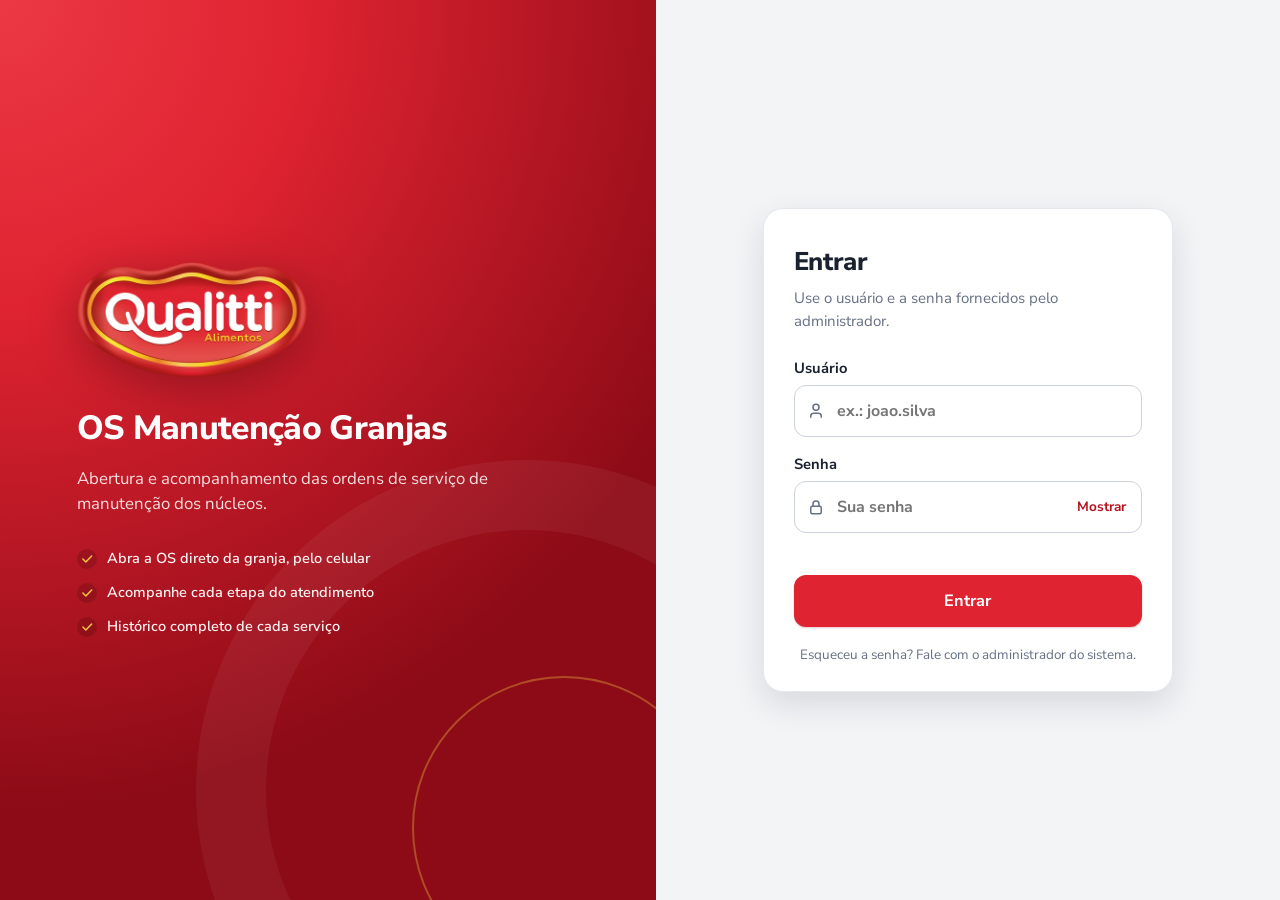
==== commit 4549a7a4: "Add files via upload" ====
--- a/index.html
+++ b/index.html
@@ -4,12 +4,12 @@
 <meta charset="utf-8">
 <meta name="viewport" content="width=device-width, initial-scale=1, viewport-fit=cover">
 <meta name="robots" content="noindex">
-<meta name="theme-color" content="#121417">
+<meta name="theme-color" content="#C41925">
 <title>OS Manutenção Granjas</title>
 <link rel="icon" href="logo.png">
 <link rel="preconnect" href="https://fonts.googleapis.com">
 <link rel="preconnect" href="https://fonts.gstatic.com" crossorigin>
-<link href="https://fonts.googleapis.com/css2?family=Geist:wght@400;500;600;700&family=Geist+Mono:wght@400;500&family=Nunito+Sans:opsz,wght@6..12,400;6..12,600;6..12,700;6..12,800&display=swap" rel="stylesheet">
+<link href="https://fonts.googleapis.com/css2?family=Plus+Jakarta+Sans:wght@400;500;600;700;800&family=Geist+Mono:wght@400;500&family=Nunito+Sans:opsz,wght@6..12,400;6..12,600;6..12,700;6..12,800&display=swap" rel="stylesheet">
 <link rel="stylesheet" href="style.css">
 </head>
 <body>
--- a/style.css
+++ b/style.css
@@ -512,3 +512,355 @@
 .det-bar .icon-btn { margin-left: auto; width: 34px; height: 34px; }
 .page-bar .fechar-t { margin-left: auto; }
 @media (max-width: 860px) { .sheet .kpis-4 { grid-template-columns: 1fr 1fr; } }
+
+/* ===================== v4: avisos, foto, relatórios, ajustes ===================== */
+/* logo */
+.rail-logo { width: 66px; height: auto; background: none; border-radius: 0; margin-bottom: 18px; }
+.rail-logo img { width: 66px; filter: drop-shadow(0 4px 10px rgba(0, 0, 0, .35)); }
+@media (max-width: 860px) {
+  .topbar .mark { width: auto; height: auto; border: 0; background: none; border-radius: 0; }
+  .topbar .mark img { width: 58px; }
+}
+/* filtros da lista: no computador quebram em linhas; no celular continuam deslizando */
+@media (min-width: 861px) {
+  .pane-list .seg { flex-wrap: wrap; overflow: visible; row-gap: 6px; }
+}
+/* avatar com foto */
+.avatar img { width: 100%; height: 100%; object-fit: cover; border-radius: 50%; display: block; }
+.avatar.sm { width: 26px; height: 26px; font-size: 10px; }
+.avatar.xl { width: 76px; height: 76px; font-size: 24px; }
+.av-btn { border: 0; background: none; padding: 0; border-radius: 50%; }
+.av-btn .avatar { width: 36px; height: 36px; }
+.rail .av-btn .avatar { background: #2A2E33; color: #fff; box-shadow: 0 0 0 2px #2A2E33; }
+.perfil-top { display: flex; gap: 16px; align-items: center; margin-bottom: 8px; }
+.perfil-top b { display: block; font-size: 16px; font-weight: 600; }
+.perfil-top small { color: var(--muted); }
+.acoes-foto { display: flex; gap: 6px; margin-top: 10px; flex-wrap: wrap; }
+.acoes-foto label.btn { cursor: pointer; }
+/* sino de avisos */
+.bell { position: relative; width: 40px; height: 40px; border-radius: 10px; border: 1px solid var(--line); background: var(--surface); display: grid; place-items: center; color: var(--ink-2); }
+.bell:hover { background: var(--hover); }
+.bell svg.i { width: 20px; height: 20px; }
+.bell-n { position: absolute; top: -5px; right: -5px; min-width: 19px; height: 19px; padding: 0 5px; border-radius: 10px; background: var(--ink); color: #fff; font-size: 11px; font-weight: 700; display: grid; place-items: center; border: 2px solid var(--bg); }
+.bell-n.urg { background: var(--brand); animation: pulsa 1.8s ease-in-out infinite; }
+@keyframes pulsa { 50% { box-shadow: 0 0 0 5px rgba(215, 31, 43, .18); } }
+.avisos { display: grid; gap: 8px; }
+.aviso { display: flex; align-items: flex-start; gap: 12px; width: 100%; text-align: left; border: 1px solid var(--line); background: var(--surface); border-radius: 12px; padding: 12px; position: relative; }
+.aviso::before { content: ""; position: absolute; left: 0; top: 10px; bottom: 10px; width: 3px; border-radius: 0 3px 3px 0; background: var(--ac); }
+.aviso:hover { background: var(--hover); }
+.aviso.urg { background: #FFF6F6; border-color: #F4CBCF; }
+.aviso-ic { width: 34px; height: 34px; border-radius: 10px; display: grid; place-items: center; flex: none; color: var(--ac); background: color-mix(in srgb, var(--ac) 11%, white); }
+.aviso-tx { flex: 1; min-width: 0; }
+.aviso-tx b { display: block; font-weight: 600; font-size: 13.5px; }
+.aviso-tx small { display: block; color: var(--muted); font-size: 12.5px; margin-top: 2px; }
+.aviso-t { font-size: 12px; color: var(--muted); white-space: nowrap; }
+.alerta-emerg { display: flex; align-items: center; gap: 12px; width: 100%; text-align: left; border: 0; border-radius: 14px; padding: 12px 14px; margin: -4px 0 18px;
+  background: linear-gradient(135deg, #D11A2A, #A10F1B); color: #fff; box-shadow: 0 8px 20px rgba(209, 26, 42, .25); }
+.alerta-emerg > svg.i:first-child { width: 22px; height: 22px; }
+.alerta-emerg span { flex: 1; min-width: 0; }
+.alerta-emerg b { display: block; font-weight: 600; }
+.alerta-emerg small { display: block; opacity: .88; font-size: 12.5px; white-space: nowrap; overflow: hidden; text-overflow: ellipsis; }
+/* relatórios */
+.rel-filtros { margin-bottom: 16px; }
+.rf-grid { display: grid; grid-template-columns: repeat(auto-fit, minmax(170px, 1fr)); gap: 0 12px; }
+.rf-grid .field { margin-bottom: 12px; }
+.rf-grid .input { min-height: 40px; font-size: 14px; }
+.rel-acoes { display: flex; align-items: center; gap: 8px; flex-wrap: wrap; border-top: 1px solid var(--line); padding-top: 12px; }
+.rel-acoes .grow { flex: 1; }
+.rel-kpis { grid-template-columns: repeat(4, 1fr); }
+.rel-sec { margin-bottom: 14px; }
+.rel-sec h3 { margin-bottom: 10px; }
+.rel-t.txt td { white-space: normal; min-width: 90px; }
+.rel-t.txt td:nth-child(5) { min-width: 200px; }
+@media (max-width: 860px) {
+  .rel-kpis { grid-template-columns: 1fr 1fr; }
+  .rel-acoes .btn { flex: 1; }
+  .rel-acoes .muted { width: 100%; font-size: 12.5px; }
+  .bell { width: 38px; height: 38px; }
+}
+
+
+/* ===================== v5: botões vermelhos, filtros verticais, avisos, relatório ===================== */
+.btn-primary { background: var(--brand); border-color: var(--brand); color: #fff; }
+.btn-primary:hover { background: var(--brand-600); border-color: var(--brand-600); }
+.seg button[aria-pressed="true"] { background: var(--ink); }
+
+/* filtros verticais */
+.split.tri { grid-template-columns: 220px minmax(340px, 420px) minmax(0, 1fr); }
+.pane-folders { border-right: 1px solid var(--line); padding: 20px 12px; overflow-y: auto; }
+.pf-t { font-size: 11.5px; font-weight: 600; color: var(--faint); padding: 0 10px 8px; text-transform: uppercase; letter-spacing: .04em; }
+#folders { display: grid; gap: 2px; }
+#folders button, .folders-v button { display: flex; align-items: center; gap: 10px; width: 100%; text-align: left; border: 0; background: none; border-radius: 9px; padding: 9px 10px; font-size: 14px; font-weight: 500; color: var(--ink-2); position: relative; }
+#folders button svg.i, .folders-v button svg.i { width: 17px; height: 17px; color: var(--muted); }
+#folders button span, .folders-v button span { flex: 1; }
+#folders button b, .folders-v button b { font-size: 12px; font-weight: 600; color: var(--muted); min-width: 22px; text-align: right; }
+#folders button:hover { background: var(--hover); }
+#folders button[aria-pressed="true"] { background: var(--surface); color: var(--ink); font-weight: 600; box-shadow: var(--sh-1); border: 1px solid var(--line); padding: 8px 9px; }
+#folders button[aria-pressed="true"]::before { content: ""; position: absolute; left: -12px; top: 9px; bottom: 9px; width: 3px; border-radius: 0 3px 3px 0; background: var(--brand); }
+#folders button[aria-pressed="true"] svg.i { color: var(--brand); }
+#folders button[data-g="emergencia"] b:not(:empty) { color: var(--p-EMERGENCIA); }
+.mostrar { display: none; width: 100%; align-items: center; gap: 10px; text-align: left; background: var(--surface); border: 1px solid var(--line-2); border-radius: var(--r); padding: 10px 12px; margin-bottom: 10px; box-shadow: var(--sh-1); }
+.mostrar small { color: var(--muted); font-size: 12px; }
+.mostrar span { flex: 1; display: flex; align-items: center; gap: 8px; font-weight: 600; }
+.mostrar span svg.i { color: var(--brand); width: 17px; height: 17px; }
+.mostrar span b { font-size: 12px; background: var(--hover); border-radius: 999px; padding: 0 8px; font-weight: 600; color: var(--ink-2); }
+.mostrar > svg.i { color: var(--muted); transform: rotate(90deg); }
+.folders-v { display: grid; gap: 4px; }
+.folders-v button { padding: 13px 12px; border: 1px solid var(--line); background: var(--surface); font-size: 15px; }
+.folders-v button[aria-pressed="true"] { border-color: var(--brand); background: var(--brand-50); color: var(--brand-600); }
+.folders-v button[aria-pressed="true"] svg.i { color: var(--brand); }
+@media (max-width: 1279px) {
+  .split.tri { grid-template-columns: minmax(360px, 440px) minmax(0, 1fr); }
+  .pane-folders { display: none; }
+  .mostrar { display: flex; }
+}
+@media (max-width: 860px) { .split.tri { display: block; } }
+
+/* avisos */
+.av-grupo { margin-bottom: 16px; }
+.av-h { display: flex; align-items: center; gap: 8px; font-size: 12.5px; font-weight: 600; color: var(--ink-2); margin-bottom: 8px; }
+.av-h svg.i { width: 15px; height: 15px; color: var(--muted); }
+.av-h span { background: var(--hover); border-radius: 999px; padding: 0 7px; font-size: 11.5px; }
+.av-h .linkish { margin-left: auto; font-size: 12.5px; }
+.aviso { align-items: center; padding: 10px 10px 10px 12px; transition: opacity .2s, transform .2s; }
+.aviso.saindo { opacity: 0; transform: translateX(16px); }
+.aviso.visto { opacity: .6; }
+.aviso-tx { border: 0; background: none; text-align: left; padding: 0; cursor: pointer; }
+.aviso-tx em { display: block; font-style: normal; font-size: 11.5px; color: var(--faint); margin-top: 3px; }
+.aviso .btn-sm { flex: none; }
+.av-vazio { text-align: center; padding: 26px 10px; color: var(--muted); }
+.av-vazio svg.i { width: 40px; height: 40px; color: var(--s-concluida); stroke-width: 1.5; }
+.av-vazio b { display: block; color: var(--ink); font-size: 15px; margin: 6px 0 2px; }
+.av-vistos summary { cursor: pointer; font-size: 12.5px; color: var(--muted); margin: 6px 0 8px; }
+
+/* relatório com cara de documento */
+.rel-doc { background: var(--surface); border: 1px solid var(--line); border-radius: var(--r-xl); box-shadow: var(--sh-2); overflow: hidden; }
+.rel-cab { display: flex; justify-content: space-between; align-items: flex-end; gap: 16px; flex-wrap: wrap; padding: 22px 26px; background: var(--rail); color: #fff; border-bottom: 3px solid var(--brand); }
+.rel-cab small { font-size: 12px; color: rgba(255, 255, 255, .65); text-transform: uppercase; letter-spacing: .06em; }
+.rel-cab h2 { font-size: 22px; font-weight: 600; letter-spacing: -.02em; margin-top: 2px; }
+.rel-cab p { color: rgba(255, 255, 255, .75); font-size: 13.5px; }
+.rel-chips { display: flex; gap: 6px; flex-wrap: wrap; }
+.rel-chips span { background: rgba(255, 255, 255, .08); border: 1px solid rgba(255, 255, 255, .14); border-radius: 8px; padding: 5px 10px; font-size: 12.5px; }
+.rel-chips em { font-style: normal; color: rgba(255, 255, 255, .6); margin-right: 6px; }
+.rel-paineis { display: grid; grid-template-columns: 1fr 1fr; border-bottom: 1px solid var(--line); }
+.rel-painel { padding: 18px 26px 20px; }
+.rel-painel + .rel-painel { border-left: 1px solid var(--line); }
+.rel-painel h4 { display: flex; align-items: center; gap: 8px; margin: 0 0 12px; font-size: 12px; font-weight: 600; color: var(--muted); text-transform: uppercase; letter-spacing: .05em; }
+.rel-painel h4 svg.i { width: 15px; height: 15px; }
+.rel-met { display: grid; grid-template-columns: 1fr 1fr; gap: 16px 20px; }
+.rm small { display: block; font-size: 12.5px; color: var(--muted); }
+.rm b { display: block; font-size: 26px; font-weight: 600; letter-spacing: -.02em; line-height: 1.15; margin: 2px 0; white-space: nowrap; }
+.rm span { font-size: 12px; color: var(--muted); }
+.rm.hot b { color: var(--brand); }
+.rel-bloco { padding: 20px 26px 4px; }
+.rel-bh { display: flex; align-items: baseline; gap: 10px; margin-bottom: 10px; }
+.rel-bh h3 { font-size: 15px; font-weight: 600; }
+.rel-bh span { font-size: 12.5px; color: var(--muted); }
+.rel-2 { display: grid; grid-template-columns: 1fr 1fr; }
+.rel-2 .rel-bloco + .rel-bloco { border-left: 1px solid var(--line); }
+.tscroll { overflow-x: auto; border: 1px solid var(--line); border-radius: 12px; }
+table.rt { width: 100%; border-collapse: collapse; font-size: 13.5px; }
+table.rt th { text-align: left; font-size: 11.5px; font-weight: 600; color: var(--muted); text-transform: uppercase; letter-spacing: .04em; padding: 10px 12px; background: var(--surface-2); border-bottom: 1px solid var(--line-2); white-space: nowrap; }
+table.rt td { padding: 10px 12px; border-bottom: 1px solid var(--line); white-space: nowrap; vertical-align: middle; }
+table.rt tbody tr:nth-child(even) td { background: #FBFBFA; }
+table.rt tbody tr:hover td { background: var(--hover); }
+table.rt .n { text-align: right; font-variant-numeric: tabular-nums; }
+table.rt .wide { white-space: normal; min-width: 200px; }
+table.rt tfoot td { font-weight: 700; background: var(--surface-2); border-top: 2px solid var(--ink); border-bottom: 0; }
+table.rt tbody tr:last-child td { border-bottom: 0; }
+.pct { display: inline-flex; align-items: center; gap: 8px; }
+.pbar { display: inline-block; width: 54px; height: 6px; border-radius: 3px; background: #EDEDEA; overflow: hidden; }
+.pbar i { display: block; height: 100%; background: var(--s-concluida); border-radius: 3px; }
+.rel-vazio { padding: 16px; text-align: center; color: var(--muted); border: 1px dashed var(--line-2); border-radius: 12px; font-size: 13.5px; }
+.rel-nota { padding: 16px 26px 22px; font-size: 12px; color: var(--muted); }
+@media (max-width: 1500px) { .rel-2 { grid-template-columns: 1fr; } .rel-2 .rel-bloco + .rel-bloco { border-left: 0; } }
+@media (max-width: 860px) {
+  .rel-doc { border-radius: 16px; }
+  .rel-cab, .rel-painel, .rel-bloco, .rel-nota { padding-left: 14px; padding-right: 14px; }
+  .rel-paineis { grid-template-columns: 1fr; }
+  .rel-painel + .rel-painel { border-left: 0; border-top: 1px solid var(--line); }
+  .rm b { font-size: 22px; }
+  table.rt { font-size: 13px; }
+  table.rt th, table.rt td { padding: 9px 10px; }
+  /* primeira coluna fixa ao rolar a tabela para o lado */
+  table.rt th:first-child, table.rt td:first-child, .team-t th:first-child, .team-t td:first-child { position: sticky; left: 0; z-index: 1; background: var(--surface); box-shadow: 1px 0 0 var(--line); }
+  table.rt th:first-child { background: var(--surface-2); }
+  table.rt tbody tr:nth-child(even) td:first-child { background: #FBFBFA; }
+  table.rt tfoot td:first-child { background: var(--surface-2); }
+  .team-t { font-size: 13px; }
+  .team-t th, .team-t td { padding: 9px 10px; }
+  .tbl { overflow-x: auto; }
+}
+@media (max-width: 860px) {
+  .aviso { flex-wrap: wrap; }
+  .aviso .btn-sm { flex: 1 1 100%; margin-left: 46px; min-height: 38px; }
+  .av-h { flex-wrap: wrap; }
+}
+
+/* =====================================================================
+   v6 — Identidade Qualitti: vermelho do logo, dourado do contorno,
+   neutros quentes; gráficos refinados; celular com cara de aplicativo
+   ===================================================================== */
+:root {
+  --bg: #F6F3EF; --surface: #FFFFFF; --surface-2: #FBF9F6; --hover: #F5F0EA;
+  --line: #EAE3DA; --line-2: #D9D0C5;
+  --ink: #221B17; --ink-2: #473D36; --muted: #7C7169; --faint: #AEA49A;
+  --brand: #DF2331; --brand-600: #BF1624; --brand-800: #7E0C16; --brand-50: #FDEEEE;
+  --gold: #F2B51B; --gold-600: #C98F06; --gold-50: #FEF6DD;
+  --s-aberta: #2F6BD9; --s-direcionada: #6D4AD4; --s-atendimento: #E39A12; --s-aguardando: #0F8C8C; --s-pendente: #B8325B; --s-concluida: #1E8E4E;
+  --r-lg: 16px; --r-xl: 22px;
+  --sh-1: 0 1px 2px rgba(70, 35, 20, .05);
+  --sh-2: 0 1px 2px rgba(70, 35, 20, .04), 0 10px 28px rgba(70, 35, 20, .07);
+  --font: "Plus Jakarta Sans", system-ui, -apple-system, "Segoe UI", Roboto, sans-serif;
+}
+body { font-size: 14.5px; }
+h1, h2, h3, .card h3, .section-h h3 { letter-spacing: -.015em; }
+
+/* barra lateral na cor da marca */
+.rail { background: linear-gradient(180deg, #8E1019 0%, #6A0B14 55%, #4E070E 100%); box-shadow: 1px 0 0 rgba(0, 0, 0, .15); }
+.rail a { color: rgba(255, 255, 255, .72); }
+.rail a:hover { background: rgba(255, 255, 255, .08); color: #fff; }
+.rail a[aria-current="page"] { background: rgba(255, 255, 255, .14); color: #fff; box-shadow: inset 0 0 0 1px rgba(255, 255, 255, .12); }
+.rail a[aria-current="page"]::before { background: var(--gold); }
+.rail a .dot { background: var(--gold); color: #3B2A00; }
+.rail .av-btn .avatar { background: rgba(255, 255, 255, .16); color: #fff; box-shadow: 0 0 0 2px var(--gold); }
+.topbar { background: color-mix(in srgb, var(--bg) 90%, transparent); }
+.topbar h1 { font-size: 19px; font-weight: 700; }
+
+/* botões */
+.btn { border-radius: 11px; font-weight: 600; }
+.btn-primary, .btn-brand { background: linear-gradient(180deg, #E6343F, #C91A27); border-color: #C41925; color: #fff; box-shadow: 0 1px 0 rgba(255, 255, 255, .18) inset, 0 4px 12px rgba(223, 35, 49, .22); }
+.btn-primary:hover, .btn-brand:hover { background: linear-gradient(180deg, #D82A36, #B01421); }
+.btn-danger { color: var(--brand-800); border-color: #EBC3C6; background: #fff; }
+
+/* início */
+.cta-nova { background: var(--surface); color: var(--ink); border: 1px solid var(--line); box-shadow: var(--sh-2); }
+.cta-nova .ic { background: linear-gradient(180deg, #E6343F, #C91A27); color: #fff; box-shadow: 0 6px 14px rgba(223, 35, 49, .28); }
+.cta-nova span { opacity: 1; }
+.cta-nova span span { color: var(--muted); }
+.cta-nova .go { color: var(--brand); }
+.stat { border-radius: 16px; }
+.stat b { font-size: 26px; font-weight: 700; }
+.section-h h3 { font-size: 15px; font-weight: 700; }
+
+/* cartões de OS */
+.os { border-radius: 16px; padding: 15px 15px 13px 20px; }
+.os::before { left: 7px; width: 4px; }
+.os.emerg { background: #FFF6F5; border-color: #F3C7C9; }
+.os-title { font-size: 15.5px; font-weight: 700; }
+.os-id { color: var(--muted); }
+
+/* indicadores */
+.kpis { gap: 12px; }
+.kpi { border-radius: 16px; padding: 14px 16px 15px; box-shadow: var(--sh-1); }
+.kpi-h { display: flex; align-items: center; gap: 9px; }
+.kpi-ic { width: 30px; height: 30px; border-radius: 9px; display: grid; place-items: center; color: var(--kc); background: color-mix(in srgb, var(--kc) 12%, white); flex: none; }
+.kpi-ic svg.i { width: 16px; height: 16px; }
+.kpi-h small { font-size: 12.5px; font-weight: 600; color: var(--ink-2); }
+.kpi b { font-size: 27px; font-weight: 700; margin: 10px 0 2px; }
+.kpi-s { display: block; font-size: 12px; color: var(--muted); }
+.dl { display: inline-block; margin-top: 8px; font-size: 11.5px; font-weight: 700; color: var(--muted); background: var(--surface-2); border-radius: 999px; padding: 2px 8px; }
+.dl em { font-style: normal; font-weight: 500; color: var(--muted); }
+.dl.up { color: #177A42; background: #EAF7EF; }
+.dl.down { color: #B3261E; background: #FDEEEE; }
+.kpi.hot { background: linear-gradient(180deg, #FFF7F6, #fff); border-color: #F3C7C9; }
+
+/* cartões e gráficos */
+.card { border-radius: 18px; padding: 20px; box-shadow: var(--sh-1); }
+.card h3 { font-size: 15px; font-weight: 700; }
+.donut-bloco { display: grid; grid-template-columns: auto minmax(0, 1fr); gap: 22px; align-items: center; }
+.donut { position: relative; width: var(--t); height: var(--t); flex: none; }
+.donut svg { width: 100%; height: 100%; transform: rotate(-90deg); }
+.donut-c { position: absolute; inset: 0; display: grid; place-content: center; text-align: center; }
+.donut-c b { font-size: 28px; font-weight: 700; letter-spacing: -.02em; line-height: 1; }
+.donut-c small { font-size: 11.5px; color: var(--muted); margin-top: 3px; }
+.leg { display: grid; gap: 9px; }
+.leg > div { display: grid; grid-template-columns: 10px minmax(0, 1fr) auto 42px; gap: 10px; align-items: center; font-size: 13px; }
+.leg i { width: 10px; height: 10px; border-radius: 3px; }
+.leg span { color: var(--ink-2); }
+.leg b { font-weight: 700; }
+.leg em { font-style: normal; font-size: 12px; color: var(--muted); text-align: right; }
+.leg.leg-h { display: flex; flex-wrap: wrap; gap: 8px 20px; margin-top: 8px; }
+.leg.leg-h > div { display: flex; gap: 7px; }
+.chart svg { width: 100%; height: auto; display: block; overflow: visible; }
+.chart .gl { stroke: #EFE8E0; stroke-width: 1; }
+.chart .gy { font-size: 11px; fill: var(--faint); text-anchor: end; font-family: var(--font); }
+.chart .gx { font-size: 11px; fill: var(--muted); text-anchor: middle; font-family: var(--font); }
+.gauge { position: relative; width: 210px; margin: 6px auto 0; }
+.gauge svg { width: 100%; display: block; }
+.gauge-c { position: absolute; left: 0; right: 0; bottom: 2px; text-align: center; }
+.gauge-c b { display: block; font-size: 32px; font-weight: 700; letter-spacing: -.02em; line-height: 1; }
+.gauge-c small { font-size: 12px; color: var(--muted); }
+.bar .t { height: 10px; background: #F2EDE7; border-radius: 6px; }
+.bar .t i { border-radius: 6px; background: linear-gradient(90deg, color-mix(in srgb, var(--bc) 60%, white), var(--bc)); }
+.bar b { font-weight: 700; }
+.stacked { background: #F2EDE7; border-radius: 7px; }
+.col .h { background: #F2EDE7; border-radius: 10px; }
+.col .h i { background: linear-gradient(180deg, #C9BFB4, #A99D90); border-radius: 10px 10px 0 0; }
+.col.hot .h i { background: linear-gradient(180deg, #F0525D, var(--brand)); }
+.seg button[aria-pressed="true"] { background: var(--brand-800); color: #fff; }
+.team-t th, table.t th { background: var(--surface-2); }
+
+/* avisos e selo */
+.bell-n { background: var(--ink); }
+.bell-n.urg { background: var(--brand); }
+
+/* relatório na cor da marca */
+.rel-doc { border-radius: 22px; }
+.rel-cab { background: linear-gradient(120deg, #8E1019 0%, #5E0911 100%); border-bottom: 3px solid var(--gold); }
+.rel-chips span { background: rgba(255, 255, 255, .1); border-color: rgba(255, 255, 255, .18); }
+.rm b { font-weight: 700; }
+.rel-graf { display: grid; grid-template-columns: 1.3fr .8fr 1.3fr; border-bottom: 1px solid var(--line); }
+.rel-graf > section { padding: 18px 26px 20px; min-width: 0; }
+.rel-graf > section + section { border-left: 1px solid var(--line); }
+.rel-graf h4 { margin: 0 0 14px; font-size: 12px; font-weight: 700; color: var(--muted); text-transform: uppercase; letter-spacing: .05em; }
+table.rt th { background: #FBF7F2; color: var(--muted); }
+table.rt tbody tr:nth-child(even) td { background: #FDFBF8; }
+table.rt tfoot td { border-top-color: var(--brand-800); background: #FBF7F2; }
+.pbar i { background: linear-gradient(90deg, #58B37E, var(--s-concluida)); }
+@media (max-width: 1280px) { .rel-graf { grid-template-columns: 1fr 1fr; } .rel-graf > section:last-child { grid-column: 1 / -1; border-left: 0; border-top: 1px solid var(--line); } }
+
+/* ---------------- celular: aplicativo ---------------- */
+@media (max-width: 860px) {
+  body { font-size: 15px; }
+  .topbar { background: linear-gradient(180deg, #D51E2C 0%, #B3121F 100%); border-bottom: 0; color: #fff; height: 60px; box-shadow: 0 2px 10px rgba(120, 10, 20, .25); }
+  .topbar h1 { color: #fff; font-size: 17px; }
+  .topbar .mark img { width: 56px; filter: drop-shadow(0 2px 6px rgba(0, 0, 0, .3)); }
+  .topbar .bell { background: rgba(255, 255, 255, .14); border-color: rgba(255, 255, 255, .22); color: #fff; }
+  .topbar .bell-n { border-color: #C41925; background: var(--gold); color: #3B2A00; }
+  .topbar .bell-n.urg { background: #fff; color: var(--brand); }
+  .topbar .av-btn .avatar { background: rgba(255, 255, 255, .18); color: #fff; box-shadow: 0 0 0 2px rgba(255, 255, 255, .5); }
+  /* saudação continua o vermelho do topo */
+  .hello { background: linear-gradient(180deg, #B3121F 0%, #8E1019 100%); color: #fff; margin: -16px -14px 18px; padding: 14px 16px 34px; border-radius: 0 0 26px 26px; }
+  .hello small { color: rgba(255, 255, 255, .75); }
+  .hello h2 { color: #fff; font-size: 23px; }
+  .hello + .cta-nova, .hello + .stats, .hello + .alerta-emerg, .hello + .section { margin-top: -30px; position: relative; }
+  .rail { background: var(--surface); box-shadow: 0 -4px 18px rgba(70, 35, 20, .08); }
+  .rail a { color: var(--muted); font-size: 11.5px; }
+  .rail a svg.i { width: 24px; height: 24px; padding: 3px 14px; box-sizing: content-box; border-radius: 999px; transition: background .15s; }
+  .rail a[aria-current="page"] { background: none; color: var(--brand-600); box-shadow: none; font-weight: 700; }
+  .rail a[aria-current="page"] svg.i { background: var(--brand-50); }
+  .rail a[aria-current="page"]::before { display: none; }
+  .rail a .dot { background: var(--brand); color: #fff; }
+  /* toques maiores para quem está em campo */
+  .os-actions .btn { min-height: 50px; font-size: 15.5px; border-radius: 13px; }
+  .os-actions .btn svg.i { width: 20px; height: 20px; }
+  .os { padding: 16px 15px 14px 20px; }
+  .os-title { font-size: 16.5px; }
+  .os-meta { font-size: 13px; }
+  .next .row .btn { min-height: 52px; font-size: 16px; }
+  .stat b { font-size: 24px; }
+  .kpi b { font-size: 23px; }
+  .kpi .dl em { display: none; }
+  .donut-bloco { grid-template-columns: 1fr; justify-items: center; gap: 14px; }
+  .donut-bloco .leg { width: 100%; }
+  .rel-graf { grid-template-columns: 1fr; }
+  .rel-graf > section { padding: 16px 14px; }
+  .rel-graf > section + section { border-left: 0; border-top: 1px solid var(--line); }
+}
+@media (max-width: 860px) {
+  .rail a:hover { background: none; color: var(--ink-2); }
+  .rail a[aria-current="page"]:hover { color: var(--brand-600); }
+  .hello:has(+ .section) { padding-bottom: 18px; }
+  .hello + .section { margin-top: 0; }
+}
